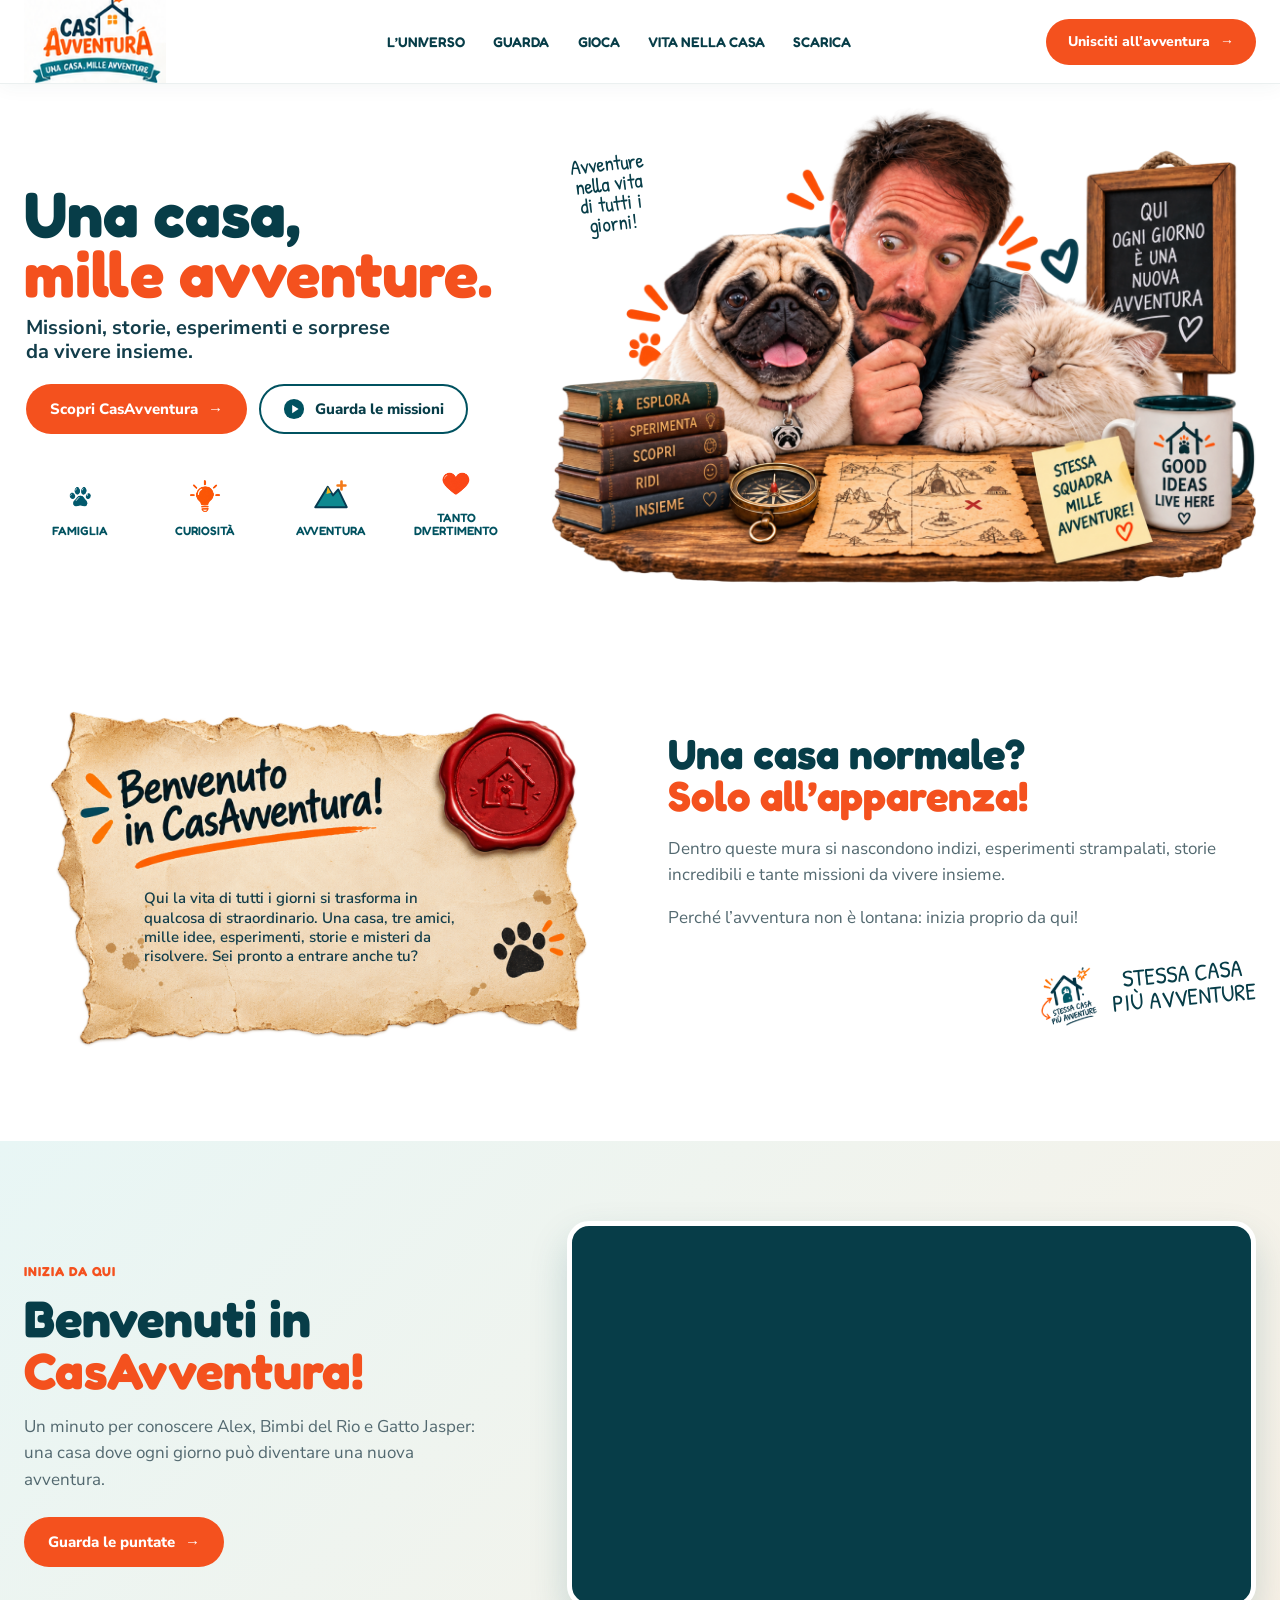
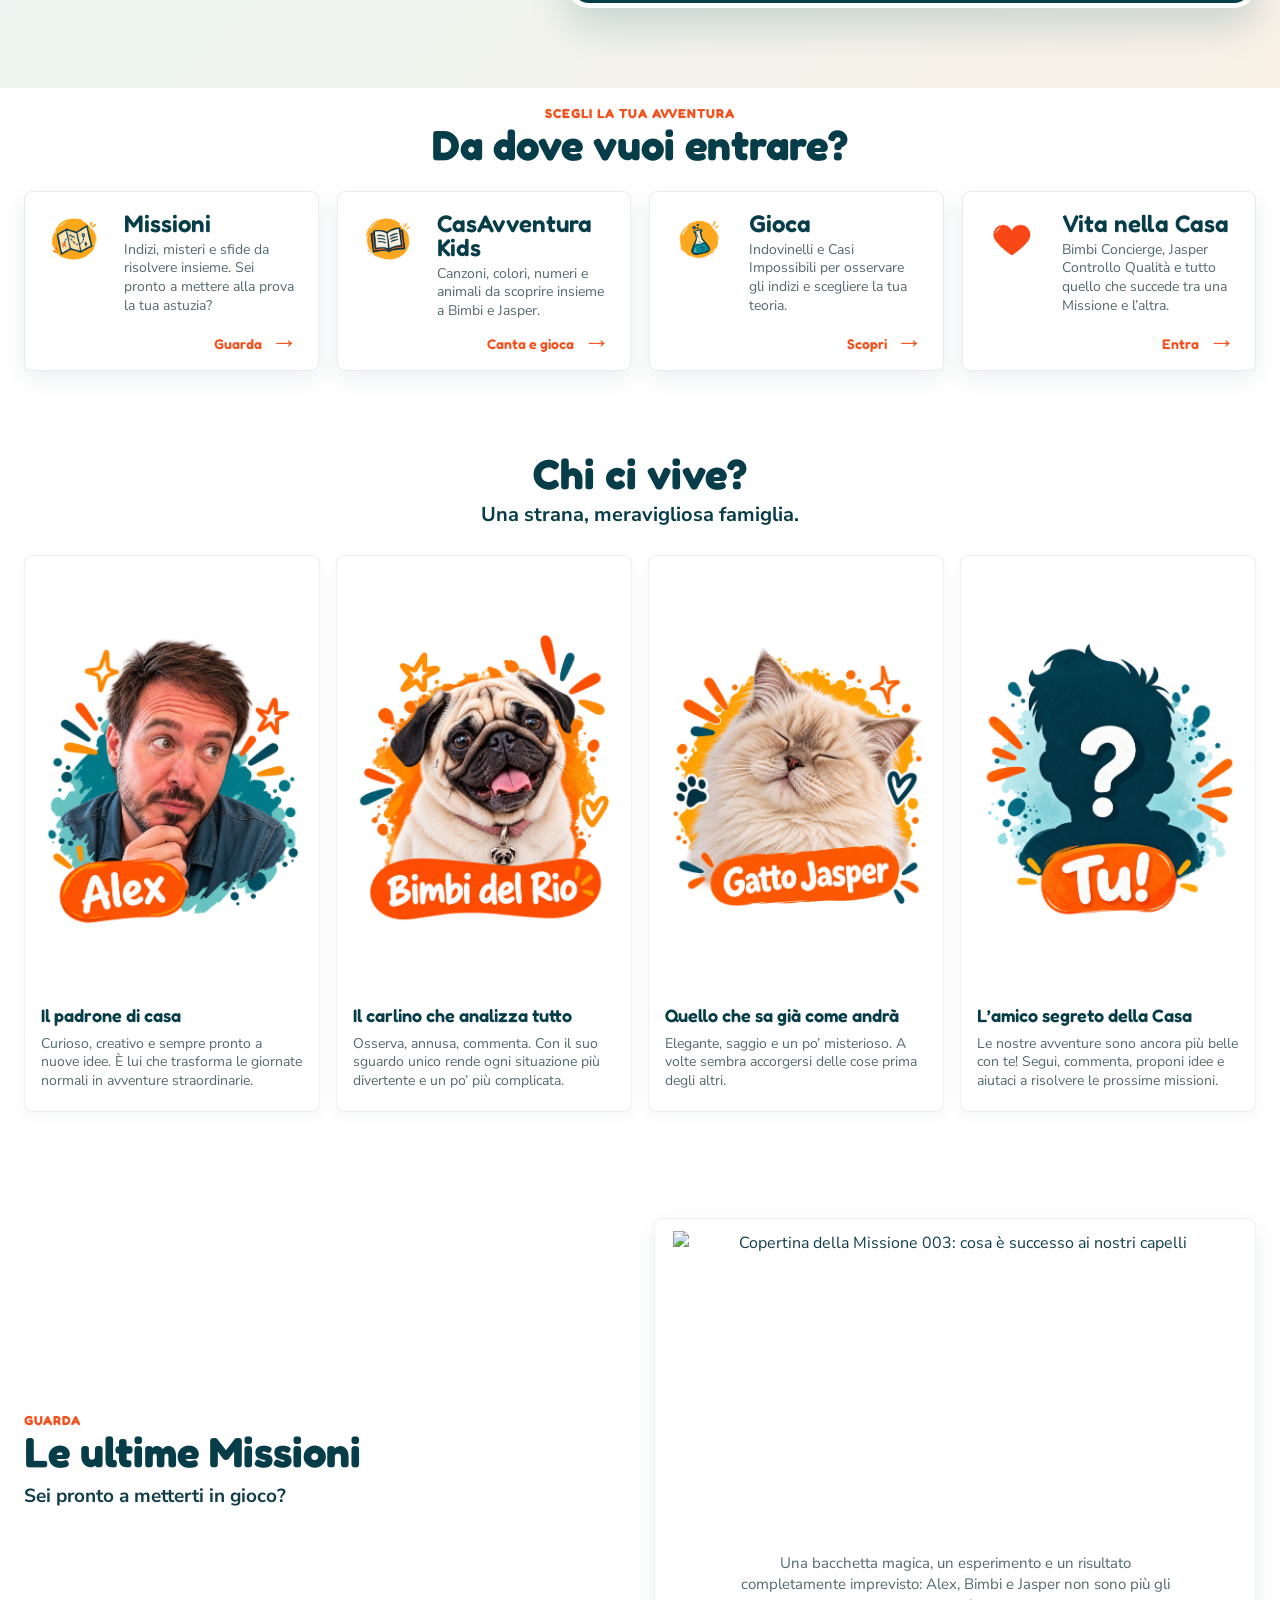
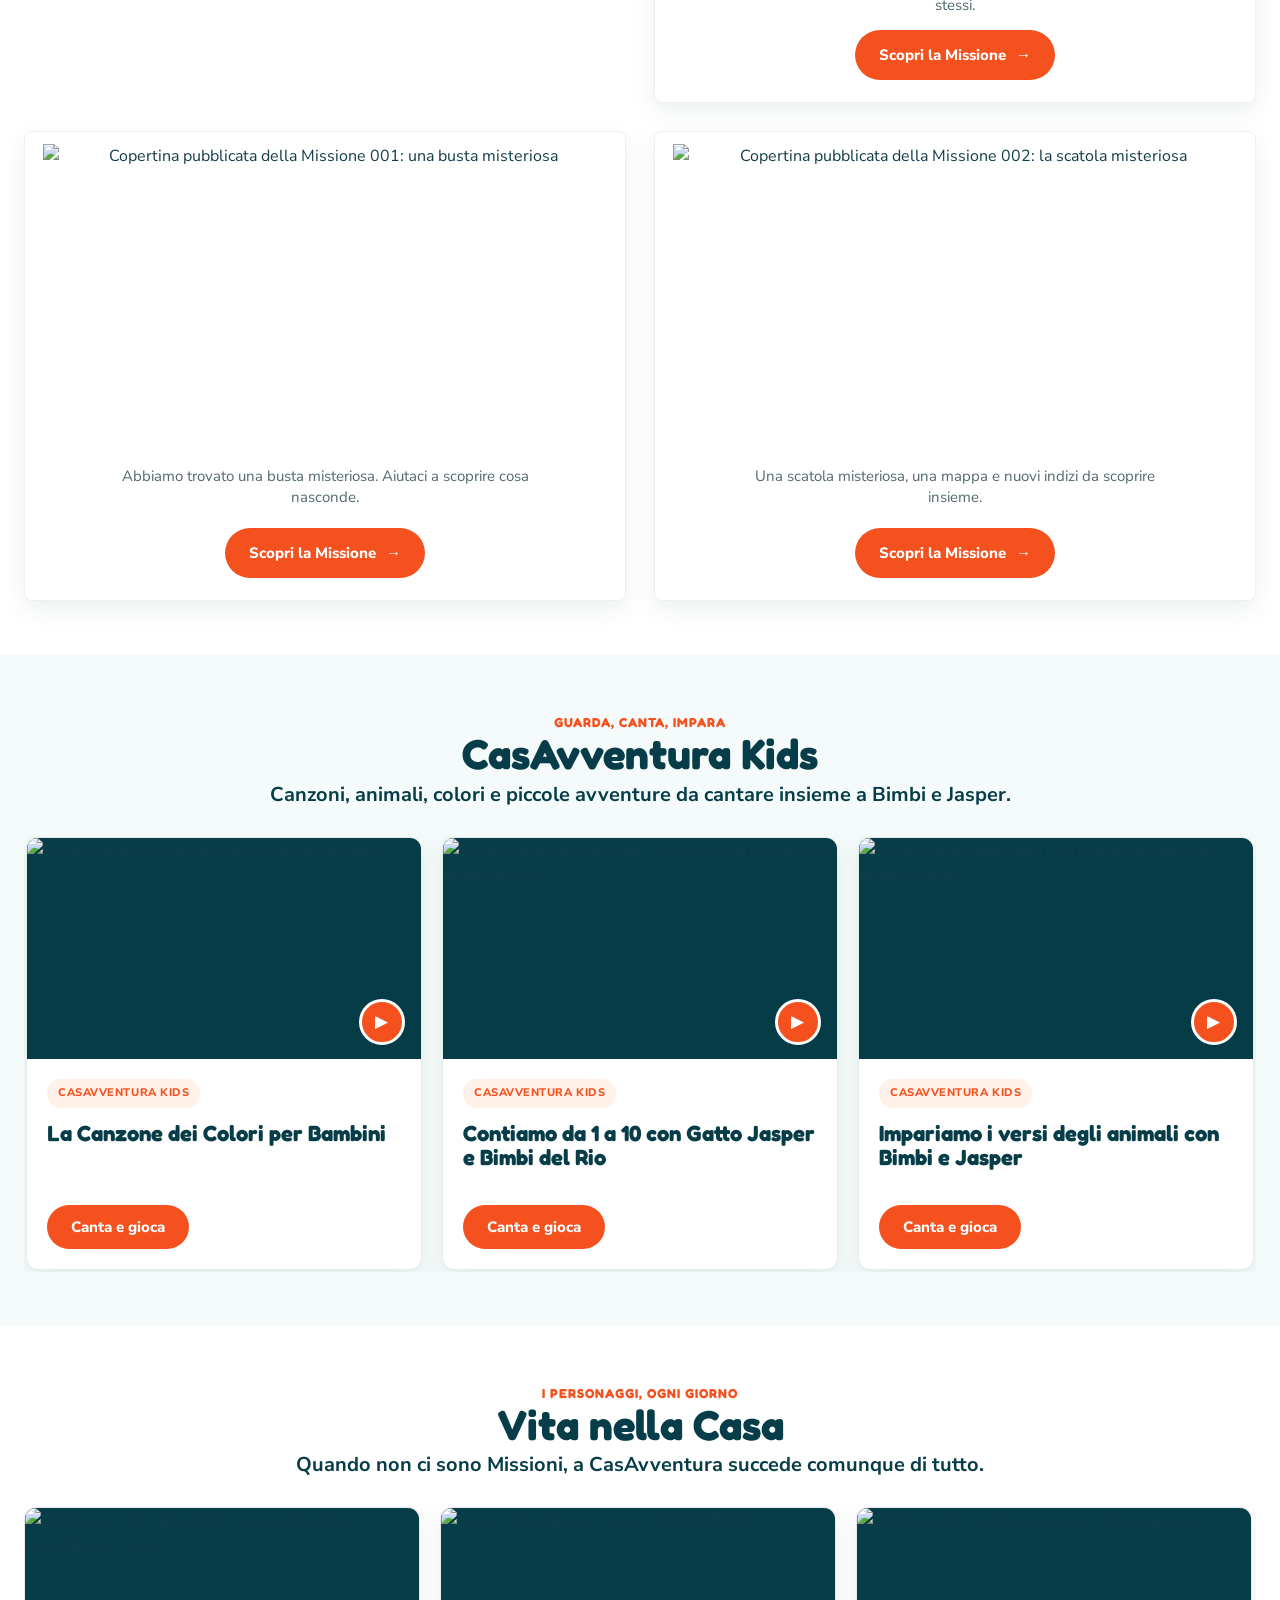
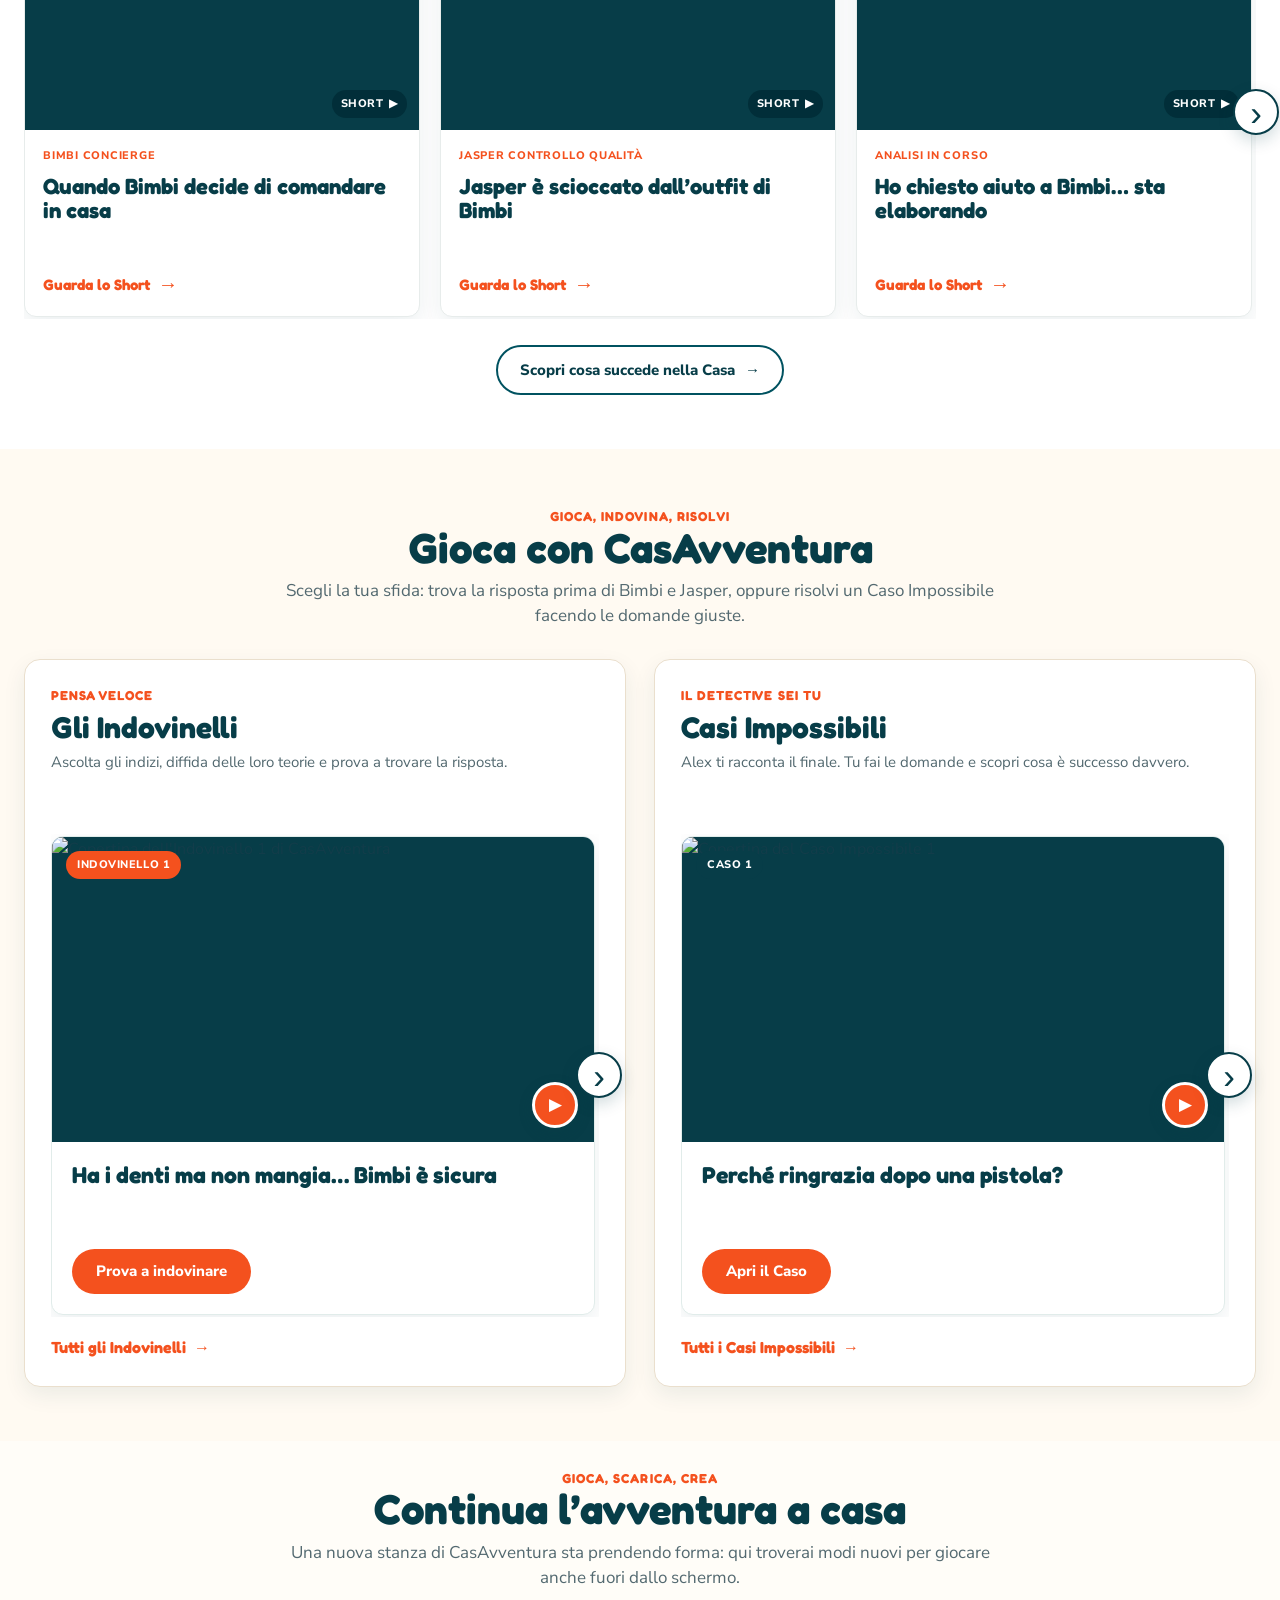
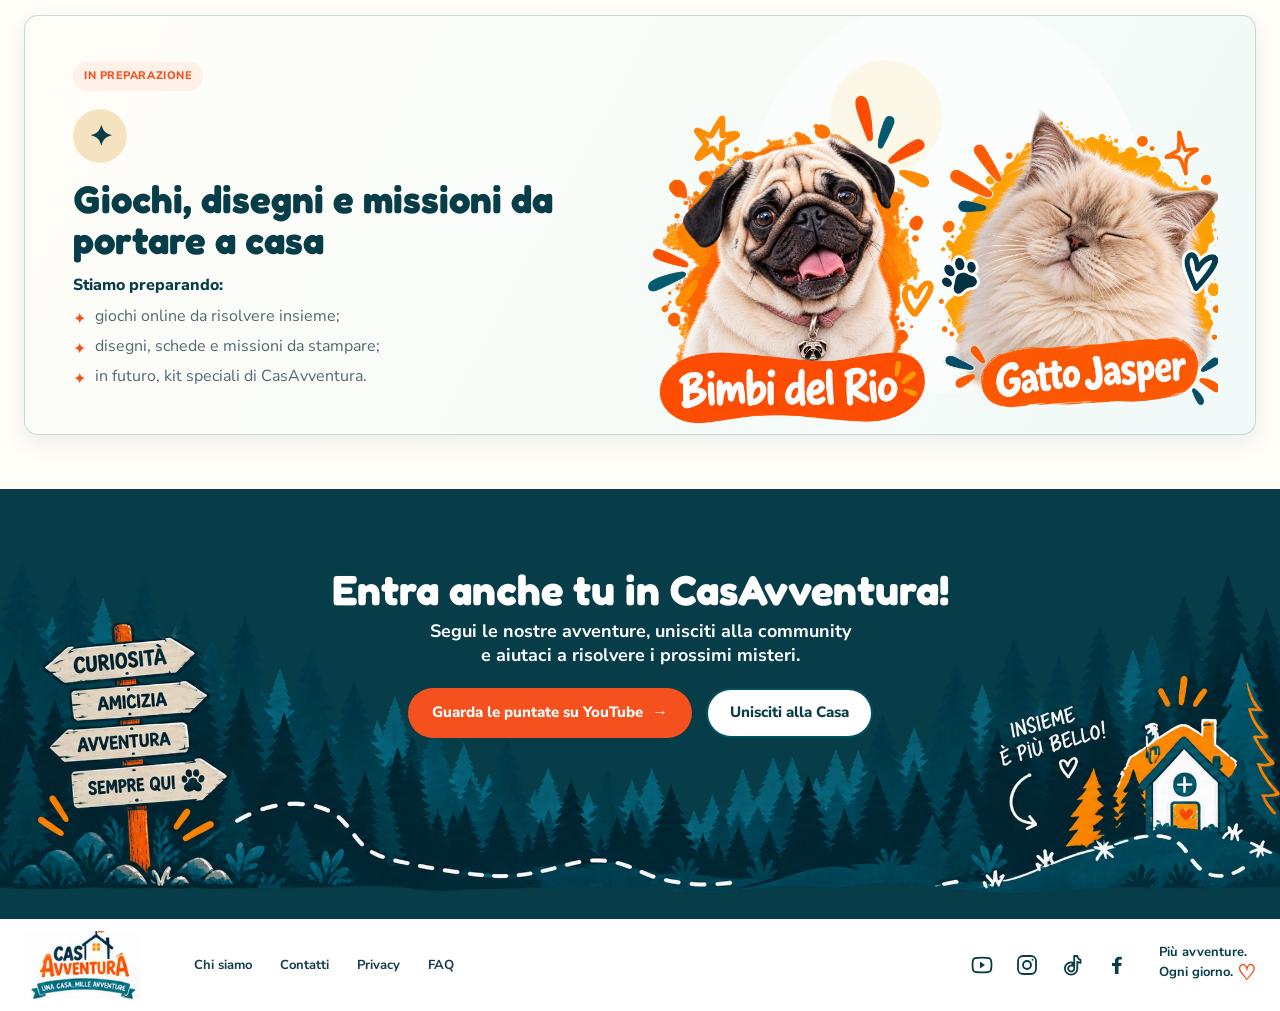
==== index.html @ 4837376b "Move trailer after CasAvventura introduction" ====
<!doctype html>
<html lang="it">
  <head>
    <meta charset="UTF-8" />
    <meta name="viewport" content="width=device-width, initial-scale=1.0" />
    <meta name="theme-color" content="#ffffff" />
    <meta name="robots" content="index,follow,max-image-preview:large" />
    <link rel="canonical" href="https://casavventura.it/" />
    <meta name="description" content="Entra a CasAvventura: Missioni, canzoni per bambini, indovinelli, animali e storie con Alex, Bimbi del Rio e Gatto Jasper." />
    <meta property="og:type" content="website" />
    <meta property="og:url" content="https://casavventura.it/" />
    <meta property="og:locale" content="it_IT" />
    <meta property="og:title" content="CasAvventura | Una casa, mille avventure" />
    <meta property="og:description" content="Missioni, canzoni per bambini, indovinelli, animali e storie con Alex, Bimbi del Rio e Gatto Jasper." />
    <meta property="og:image" content="https://casavventura.it/referenza/hero.png" />
    <meta name="twitter:card" content="summary_large_image" />
    <meta name="twitter:title" content="CasAvventura | Una casa, mille avventure" />
    <meta name="twitter:description" content="Missioni, canzoni per bambini, indovinelli, animali e storie con Alex, Bimbi del Rio e Gatto Jasper." />
    <meta name="twitter:image" content="https://casavventura.it/referenza/hero.png" />
    <title>CasAvventura | Una casa, mille avventure</title>
    <link rel="icon" href="data:image/svg+xml,%3Csvg xmlns='http://www.w3.org/2000/svg' viewBox='0 0 64 64'%3E%3Crect width='64' height='64' rx='16' fill='%23005260'/%3E%3Cpath d='M13 31 32 14l19 17v20H13z' fill='none' stroke='%23fff' stroke-width='5'/%3E%3Cpath d='M25 51V38h14v13' fill='none' stroke='%23ff641f' stroke-width='5'/%3E%3C/svg%3E" />
    <link rel="preload" href="referenza/hero.png" as="image" fetchpriority="high" />
    <link rel="preload" href="referenza/fonts/X7nP4b87HvSqjb_WIi2yDCRwoQ_k7367_B-i2yQag0-mac3OFiXMFg.ttf" as="font" type="font/ttf" crossorigin />
    <link rel="stylesheet" href="styles.css" />
    <script type="application/ld+json">
      {
        "@context": "https://schema.org",
        "@graph": [
          {
            "@type": "Organization",
            "@id": "https://casavventura.it/#organization",
            "name": "CasAvventura",
            "url": "https://casavventura.it/",
            "logo": "https://casavventura.it/public/approved/logo-approved.png",
            "description": "CasAvventura è un universo italiano di Missioni, indovinelli, canzoni per bambini e storie con Alex, Bimbi del Rio e Gatto Jasper.",
            "sameAs": [
              "https://www.youtube.com/@CasAvventura",
              "https://www.instagram.com/casavventura.it/",
              "https://www.tiktok.com/@casavventura.it",
              "https://www.facebook.com/profile.php?id=61593976480629"
            ]
          },
          {
            "@type": "WebSite",
            "@id": "https://casavventura.it/#website",
            "url": "https://casavventura.it/",
            "name": "CasAvventura",
            "description": "Una casa, mille avventure.",
            "inLanguage": "it-IT",
            "publisher": { "@id": "https://casavventura.it/#organization" }
          },
          {
            "@type": "WebPage",
            "@id": "https://casavventura.it/#webpage",
            "url": "https://casavventura.it/",
            "name": "CasAvventura | Una casa, mille avventure",
            "description": "Entra a CasAvventura: Missioni, canzoni per bambini, indovinelli, animali e storie con Alex, Bimbi del Rio e Gatto Jasper.",
            "inLanguage": "it-IT",
            "isPartOf": { "@id": "https://casavventura.it/#website" },
            "about": [
              "Missioni per bambini",
              "Indovinelli",
              "Casi Impossibili",
              "Canzoni per bambini",
              "Bimbi del Rio",
              "Gatto Jasper"
            ]
          }
        ]
      }
    </script>
    <script src="site.js" defer></script>
  </head>
  <body>
    <a class="skip-link" href="#main-content">Vai al contenuto</a>

    <header class="site-header">
      <div class="header-inner container">
        <a class="brand" href="#top" aria-label="CasAvventura, pagina iniziale">
          <img src="public/approved/logo-approved.png" alt="CasAvventura — Una casa, mille avventure" width="157" height="92" />
        </a>

        <button class="menu-toggle" type="button" aria-controls="primary-navigation" aria-expanded="false">
          <span class="menu-toggle-lines" aria-hidden="true"><i></i><i></i><i></i></span>
          <span class="visually-hidden">Apri il menu</span>
        </button>

        <nav class="main-nav" id="primary-navigation" aria-label="Navigazione principale">
          <a href="#universo">L’universo</a>
          <a href="#missioni">Guarda</a>
          <a href="#gioca">Gioca</a>
          <a href="#vita-casa">Vita nella Casa</a>
          <a href="#scarica">Scarica</a>
        </nav>

        <a class="button button-primary header-cta" href="#entra">Unisciti all’avventura <span aria-hidden="true">→</span></a>
      </div>
    </header>

    <main id="main-content">
      <section class="hero" id="top" aria-labelledby="hero-title">
        <div class="hero-inner container">
          <div class="hero-copy">
            <p class="hero-note">Avventure<br />nella vita<br />di tutti i giorni!</p>
            <h1 id="hero-title" aria-label="Una casa, mille avventure.">Una casa,<br /> <span>mille avventure.</span></h1>
            <p class="hero-summary">Missioni, storie, esperimenti e sorprese<br class="desktop-break" /> da vivere insieme.</p>
            <div class="hero-actions">
              <a class="button button-primary" href="#universo">Scopri CasAvventura <span aria-hidden="true">→</span></a>
              <a class="button button-secondary" href="https://www.youtube.com/playlist?list=PLPsmUCACW2MM" target="_blank" rel="noopener noreferrer">
                <svg class="play-icon" viewBox="0 0 24 24" aria-hidden="true"><circle cx="12" cy="12" r="11" fill="currentColor"/><path d="M10 7.5 17 12l-7 4.5z" fill="#fff"/></svg>
                Guarda le missioni
              </a>
            </div>
            <div class="values" aria-label="I valori di CasAvventura">
              <div class="value-item"><img src="referenza/zampa.png" alt="" width="1254" height="1254" /><span>Famiglia</span></div>
              <div class="value-item"><img src="referenza/lampadina.png" alt="" width="1254" height="1254" /><span>Curiosità</span></div>
              <div class="value-item"><img src="public/icons/avventura.svg" alt="" width="64" height="64" /><span>Avventura</span></div>
              <div class="value-item"><img src="referenza/cuore.png" alt="" width="1254" height="1254" /><span>Tanto divertimento</span></div>
            </div>
          </div>
          <div class="hero-art">
            <img src="referenza/hero.png" alt="Alex, Bimbi del Rio con collare rosa e targhetta a forma di cane, e Gatto Jasper esplorano una mappa con una busta sigillata, una bussola e una lente." width="1448" height="1086" fetchpriority="high" />
          </div>
        </div>
      </section>

      <section class="welcome section-space" id="universo" aria-labelledby="welcome-title">
        <div class="welcome-inner container">
          <div class="welcome-paper">
            <img src="referenza/pergamena.png" alt="" width="1448" height="1086" loading="lazy" />
            <p>Qui la vita di tutti i giorni si trasforma in qualcosa di straordinario. Una casa, tre amici, mille idee, esperimenti, storie e misteri da risolvere. Sei pronto a entrare anche tu?</p>
          </div>
          <div class="welcome-copy">
            <h2 id="welcome-title">Una casa normale?<br /><span>Solo all’apparenza!</span></h2>
            <p>Dentro queste mura si nascondono indizi, esperimenti strampalati, storie incredibili e tante missioni da vivere insieme.</p>
            <p>Perché l’avventura non è lontana: inizia proprio da qui!</p>
            <div class="house-doodle" aria-label="Stessa casa, più avventure">
              <img src="referenza/casa.png" alt="" width="1254" height="1254" loading="lazy" />
              <span>STESSA CASA<br />PIÙ AVVENTURE</span>
            </div>
          </div>
        </div>
      </section>


      <section class="trailer-section" id="trailer" aria-labelledby="trailer-title">
        <div class="container trailer-inner">
          <div class="trailer-copy">
            <p class="eyebrow">Inizia da qui</p>
            <h2 id="trailer-title">Benvenuti in<br /><span>CasAvventura!</span></h2>
            <p>Un minuto per conoscere Alex, Bimbi del Rio e Gatto Jasper: una casa dove ogni giorno può diventare una nuova avventura.</p>
            <a class="button button-primary" href="https://www.youtube.com/playlist?list=PLPsmUCACW2MM" target="_blank" rel="noopener noreferrer">Guarda le puntate <span aria-hidden="true">→</span></a>
          </div>
          <div class="trailer-player">
            <iframe src="https://www.youtube-nocookie.com/embed/9OMfd0qINvo?rel=0" title="Benvenuti a CasAvventura — Trailer ufficiale" loading="lazy" referrerpolicy="strict-origin-when-cross-origin" allow="accelerometer; autoplay; clipboard-write; encrypted-media; gyroscope; picture-in-picture; web-share" allowfullscreen></iframe>
          </div>
        </div>
      </section>

      <section class="features section-space" id="contenuti" aria-labelledby="adventure-title">
        <div class="container">
          <header class="section-heading">
            <p class="eyebrow">Scegli la tua avventura</p>
            <h2 id="adventure-title">Da dove vuoi entrare?</h2>
          </header>
          <div class="feature-grid">
            <article class="feature-card">
              <img class="feature-icon" src="referenza/missioni.png" alt="" width="1254" height="1254" loading="lazy" />
              <div class="feature-copy"><h3>Missioni</h3><p>Indizi, misteri e sfide da risolvere insieme. Sei pronto a mettere alla prova la tua astuzia?</p></div>
              <a class="feature-link" href="#missioni" aria-label="Scopri le missioni"><span>Guarda</span><b aria-hidden="true">→</b></a>
            </article>
            <article class="feature-card">
              <img class="feature-icon" src="referenza/libro.png" alt="" width="1254" height="1254" loading="lazy" />
              <div class="feature-copy"><h3>CasAvventura Kids</h3><p>Canzoni, colori, numeri e animali da scoprire insieme a Bimbi e Jasper.</p></div>
              <a class="feature-link" href="#kids" aria-label="Scopri CasAvventura Kids"><span>Canta e gioca</span><b aria-hidden="true">→</b></a>
            </article>
            <article class="feature-card">
              <img class="feature-icon" src="referenza/esperimenti.png" alt="" width="1254" height="1254" loading="lazy" />
              <div class="feature-copy"><h3>Gioca</h3><p>Indovinelli e Casi Impossibili per osservare gli indizi e scegliere la tua teoria.</p></div>
              <a class="feature-link" href="#gioca" aria-label="Scopri i giochi in arrivo"><span>Scopri</span><b aria-hidden="true">→</b></a>
            </article>
            <article class="feature-card">
              <img class="feature-icon" src="referenza/cuore.png" alt="" width="1254" height="1254" loading="lazy" />
              <div class="feature-copy"><h3>Vita nella Casa</h3><p>Bimbi Concierge, Jasper Controllo Qualità e tutto quello che succede tra una Missione e l’altra.</p></div>
              <a class="feature-link" href="#vita-casa" aria-label="Entra nella vita della Casa"><span>Entra</span><b aria-hidden="true">→</b></a>
            </article>
          </div>
        </div>
      </section>

      <section class="characters section-space" id="chi-ci-vive" aria-labelledby="characters-title">
        <div class="container">
          <header class="section-heading">
            <h2 id="characters-title">Chi ci vive?</h2>
            <p>Una strana, meravigliosa famiglia.</p>
          </header>
          <div class="character-grid">
            <article class="character-card">
              <div class="character-art"><img src="referenza/alex.png" alt="Ritratto approvato di Alex" width="1086" height="1448" loading="lazy" /></div>
              <h3 class="visually-hidden">Alex</h3>
              <h4>Il padrone di casa</h4>
              <p>Curioso, creativo e sempre pronto a nuove idee. È lui che trasforma le giornate normali in avventure straordinarie.</p>
            </article>
            <article class="character-card">
              <div class="character-art"><img src="referenza/bimbidelrio.png" alt="Ritratto approvato di Bimbi del Rio, con collare rosa e targhetta metallica a forma di cane" width="1086" height="1448" loading="lazy" /></div>
              <h3 class="visually-hidden">Bimbi del Rio</h3>
              <h4>Il carlino che analizza tutto</h4>
              <p>Osserva, annusa, commenta. Con il suo sguardo unico rende ogni situazione più divertente e un po’ più complicata.</p>
            </article>
            <article class="character-card">
              <div class="character-art"><img src="referenza/gatto%20jasper.png" alt="Ritratto approvato di Gatto Jasper" width="1086" height="1448" loading="lazy" /></div>
              <h3 class="visually-hidden">Gatto Jasper</h3>
              <h4>Quello che sa già come andrà</h4>
              <p>Elegante, saggio e un po’ misterioso. A volte sembra accorgersi delle cose prima degli altri.</p>
            </article>
            <article class="character-card">
              <div class="character-art"><img src="referenza/tu.png" alt="Silhouette approvata di un personaggio con punto interrogativo" width="1086" height="1448" loading="lazy" /></div>
              <h3 class="visually-hidden">Tu!</h3>
              <h4>L’amico segreto della Casa</h4>
              <p>Le nostre avventure sono ancora più belle con te! Segui, commenta, proponi idee e aiutaci a risolvere le prossime missioni.</p>
            </article>
          </div>
        </div>
      </section>

      <section class="missions section-space" id="missioni" aria-labelledby="missions-title">
        <div class="container">
          <header class="missions-heading">
            <div>
              <p class="eyebrow">Guarda</p>
              <h2 id="missions-title">Le ultime Missioni</h2>
              <p class="missions-intro">Sei pronto a metterti in gioco?</p>
            </div>
          </header>
          <div class="mission-grid">
            <a class="mission-card mission-card-current" href="https://www.youtube.com/watch?v=XoDnbZqmpvA" target="_blank" rel="noopener noreferrer">
              <img class="mission-art mission-video-thumb" src="https://img.youtube.com/vi/XoDnbZqmpvA/maxresdefault.jpg" alt="Copertina della Missione 003: cosa è successo ai nostri capelli" width="1280" height="720" loading="lazy" />
              <h3 class="visually-hidden">Missione 003: Cosa è successo ai nostri capelli?</h3>
              <p>Una bacchetta magica, un esperimento e un risultato completamente imprevisto: Alex, Bimbi e Jasper non sono più gli stessi.</p>
              <span class="button button-primary">Scopri la Missione <span aria-hidden="true">→</span></span>
            </a>
            <a class="mission-card" href="https://www.youtube.com/watch?v=BpN09pbK9RM" target="_blank" rel="noopener noreferrer">
              <img class="mission-art mission-video-thumb" src="https://img.youtube.com/vi/BpN09pbK9RM/maxresdefault.jpg" alt="Copertina pubblicata della Missione 001: una busta misteriosa" width="1280" height="720" loading="lazy" />
              <h3 class="visually-hidden">Missione 001: Cosa c’è dentro?</h3>
              <p>Abbiamo trovato una busta misteriosa. Aiutaci a scoprire cosa nasconde.</p>
              <span class="button button-primary">Scopri la Missione <span aria-hidden="true">→</span></span>
            </a>
            <a class="mission-card" href="https://www.youtube.com/watch?v=KFKEp5t91QI" target="_blank" rel="noopener noreferrer">
              <img class="mission-art mission-video-thumb" src="https://img.youtube.com/vi/KFKEp5t91QI/maxresdefault.jpg" alt="Copertina pubblicata della Missione 002: la scatola misteriosa" width="1280" height="720" loading="lazy" />
              <h3 class="visually-hidden">Missione 002: La scatola misteriosa</h3>
              <p>Una scatola misteriosa, una mappa e nuovi indizi da scoprire insieme.</p>
              <span class="button button-primary">Scopri la Missione <span aria-hidden="true">→</span></span>
            </a>
          </div>
        </div>
      </section>

      <section class="kids section-space" id="kids" aria-labelledby="kids-title">
        <div class="container">
          <header class="section-heading">
            <p class="eyebrow">Guarda, canta, impara</p>
            <h2 id="kids-title">CasAvventura Kids</h2>
            <p>Canzoni, animali, colori e piccole avventure da cantare insieme a Bimbi e Jasper.</p>
          </header>
          <div class="carousel-shell" data-carousel>
            <button class="carousel-button carousel-button-prev" type="button" aria-label="Video Kids precedenti" aria-controls="kids-carousel" disabled><span aria-hidden="true">‹</span></button>
            <div class="video-card-grid carousel-track" id="kids-carousel" tabindex="0" aria-label="Video CasAvventura Kids">
            <article class="video-card">
              <a href="https://www.youtube.com/watch?v=tFwk2NNmTDI" target="_blank" rel="noopener noreferrer" aria-label="Guarda La Canzone dei Colori per Bambini su YouTube">
                <div class="video-thumb"><img src="https://img.youtube.com/vi/tFwk2NNmTDI/maxresdefault.jpg" alt="Copertina de La Canzone dei Colori per Bambini" width="1280" height="720" loading="lazy" /><span class="play-badge" aria-hidden="true">▶</span></div>
                <div class="video-copy"><span class="content-badge">CasAvventura Kids</span><h3>La Canzone dei Colori per Bambini</h3><span class="button button-primary">Canta e gioca</span></div>
              </a>
            </article>
            <article class="video-card">
              <a href="https://www.youtube.com/watch?v=2VinsjH8l4A" target="_blank" rel="noopener noreferrer" aria-label="Guarda Contiamo da 1 a 10 su YouTube">
                <div class="video-thumb"><img src="https://img.youtube.com/vi/2VinsjH8l4A/maxresdefault.jpg" alt="Copertina di Contiamo da 1 a 10 con Gatto Jasper e Bimbi del Rio" width="1280" height="720" loading="lazy" /><span class="play-badge" aria-hidden="true">▶</span></div>
                <div class="video-copy"><span class="content-badge">CasAvventura Kids</span><h3>Contiamo da 1 a 10 con Gatto Jasper e Bimbi del Rio</h3><span class="button button-primary">Canta e gioca</span></div>
              </a>
            </article>
            <article class="video-card">
              <a href="https://www.youtube.com/watch?v=KaRyonJ6BM0" target="_blank" rel="noopener noreferrer" aria-label="Guarda Impariamo i versi degli animali su YouTube">
                <div class="video-thumb"><img src="https://img.youtube.com/vi/KaRyonJ6BM0/maxresdefault.jpg" alt="Copertina di Impariamo i versi degli animali con Bimbi e Jasper" width="1280" height="720" loading="lazy" /><span class="play-badge" aria-hidden="true">▶</span></div>
                <div class="video-copy"><span class="content-badge">CasAvventura Kids</span><h3>Impariamo i versi degli animali con Bimbi e Jasper</h3><span class="button button-primary">Canta e gioca</span></div>
              </a>
            </article>
            </div>
            <button class="carousel-button carousel-button-next" type="button" aria-label="Altri video Kids" aria-controls="kids-carousel" disabled><span aria-hidden="true">›</span></button>
          </div>
        </div>
      </section>

      <section class="house-life section-space" id="vita-casa" aria-labelledby="house-life-title">
        <div class="container">
          <header class="section-heading">
            <p class="eyebrow">I personaggi, ogni giorno</p>
            <h2 id="house-life-title">Vita nella Casa</h2>
            <p>Quando non ci sono Missioni, a CasAvventura succede comunque di tutto.</p>
          </header>
          <div class="carousel-shell" data-carousel>
            <button class="carousel-button carousel-button-prev" type="button" aria-label="Short precedenti della Vita nella Casa" aria-controls="life-carousel" disabled><span aria-hidden="true">‹</span></button>
            <div class="life-grid carousel-track" id="life-carousel" tabindex="0" aria-label="Short della Vita nella Casa">
            <a class="life-card life-card-video" href="https://www.youtube.com/shorts/oz83cMyIlSY" target="_blank" rel="noopener noreferrer">
              <div class="life-card-media"><img src="https://i.ytimg.com/vi/oz83cMyIlSY/hqdefault.jpg" alt="Bimbi nel video Quando il tuo cane decide di comandare in casa" width="480" height="360" loading="lazy" /><span class="life-video-badge">Short <b aria-hidden="true">▶</b></span></div>
              <div class="life-card-body"><p class="life-kicker">Bimbi Concierge</p><h3>Quando Bimbi decide di comandare in casa</h3><span class="life-action">Guarda lo Short <b aria-hidden="true">→</b></span></div>
            </a>
            <a class="life-card life-card-video" href="https://www.youtube.com/shorts/auT_URd8Vuo" target="_blank" rel="noopener noreferrer">
              <div class="life-card-media"><img src="https://i.ytimg.com/vi/auT_URd8Vuo/hqdefault.jpg" alt="Jasper nel video sul nuovo outfit di Bimbi" width="480" height="360" loading="lazy" /><span class="life-video-badge">Short <b aria-hidden="true">▶</b></span></div>
              <div class="life-card-body"><p class="life-kicker">Jasper Controllo Qualità</p><h3>Jasper è scioccato dall’outfit di Bimbi</h3><span class="life-action">Guarda lo Short <b aria-hidden="true">→</b></span></div>
            </a>
            <a class="life-card life-card-video" href="https://www.youtube.com/shorts/PF2UidvdM-I" target="_blank" rel="noopener noreferrer">
              <div class="life-card-media"><img src="https://i.ytimg.com/vi/PF2UidvdM-I/hqdefault.jpg" alt="Bimbi mentre elabora un aiuto chiesto da Alex" width="480" height="360" loading="lazy" /><span class="life-video-badge">Short <b aria-hidden="true">▶</b></span></div>
              <div class="life-card-body"><p class="life-kicker">Analisi in corso</p><h3>Ho chiesto aiuto a Bimbi… sta elaborando</h3><span class="life-action">Guarda lo Short <b aria-hidden="true">→</b></span></div>
            </a>
            <a class="life-card life-card-video" href="https://www.youtube.com/shorts/SPSXxUUwZvg" target="_blank" rel="noopener noreferrer">
              <div class="life-card-media"><img src="https://i.ytimg.com/vi/SPSXxUUwZvg/hqdefault.jpg" alt="Alex nel video La sorpresa di Alex a casa" width="480" height="360" loading="lazy" /><span class="life-video-badge">Short <b aria-hidden="true">▶</b></span></div>
              <div class="life-card-body"><p class="life-kicker">Alex fa una cavolata</p><h3>La sorpresa di Alex a casa</h3><span class="life-action">Guarda lo Short <b aria-hidden="true">→</b></span></div>
            </a>
            </div>
            <button class="carousel-button carousel-button-next" type="button" aria-label="Altri Short della Vita nella Casa" aria-controls="life-carousel" disabled><span aria-hidden="true">›</span></button>
          </div>
          <div class="section-action"><a class="button button-secondary" href="https://www.youtube.com/@CasAvventura/shorts" target="_blank" rel="noopener noreferrer">Scopri cosa succede nella Casa <span aria-hidden="true">→</span></a></div>
        </div>
      </section>

                  <section class="play-hub section-space" id="gioca" aria-labelledby="play-title">
        <div class="container">
          <header class="section-heading">
            <p class="eyebrow">Gioca, indovina, risolvi</p>
            <h2 id="play-title">Gioca con CasAvventura</h2>
            <p>Scegli la tua sfida: trova la risposta prima di Bimbi e Jasper, oppure risolvi un Caso Impossibile facendo le domande giuste.</p>
          </header>

          <div class="play-collections">
            <section class="play-collection" aria-labelledby="riddles-title">
              <header class="play-collection-heading">
                <p class="eyebrow">Pensa veloce</p>
                <h3 id="riddles-title">Gli Indovinelli</h3>
                <p>Ascolta gli indizi, diffida delle loro teorie e prova a trovare la risposta.</p>
              </header>
              <div class="carousel-shell" data-carousel>
                <button class="carousel-button carousel-button-prev" type="button" aria-label="Indovinelli precedenti" aria-controls="riddles-carousel" disabled><span aria-hidden="true">‹</span></button>
                <div class="video-card-grid carousel-track" id="riddles-carousel" tabindex="0" aria-label="Raccolta degli Indovinelli">
                  <article class="video-card riddle-card">
                    <a href="https://www.youtube.com/shorts/T7DZ0Qqjdnc" target="_blank" rel="noopener noreferrer" aria-label="Apri l'Indovinello 1 su YouTube">
                      <div class="video-thumb"><img src="https://i.ytimg.com/vi/T7DZ0Qqjdnc/hqdefault.jpg" alt="Copertina dell'Indovinello 1 di CasAvventura" width="480" height="360" loading="lazy" /><span class="content-badge riddle-badge">Indovinello 1</span><span class="play-badge" aria-hidden="true">▶</span></div>
                      <div class="video-copy"><h4>Ha i denti ma non mangia… Bimbi è sicura</h4><span class="button button-primary">Prova a indovinare</span></div>
                    </a>
                  </article>
                  <article class="video-card riddle-card">
                    <a href="https://www.youtube.com/shorts/VB2hSF0dsL4" target="_blank" rel="noopener noreferrer" aria-label="Apri l'Indovinello 2 su YouTube">
                      <div class="video-thumb"><img src="https://i.ytimg.com/vi/VB2hSF0dsL4/hqdefault.jpg" alt="Copertina dell'Indovinello 2 di CasAvventura" width="480" height="360" loading="lazy" /><span class="content-badge riddle-badge">Indovinello 2</span><span class="play-badge" aria-hidden="true">▶</span></div>
                      <div class="video-copy"><h4>Più asciuga, più si bagna… Jasper è sicuro</h4><span class="button button-primary">Prova a indovinare</span></div>
                    </a>
                  </article>
                  <article class="video-card riddle-card">
                    <a href="https://www.youtube.com/shorts/WQAWI6QhrNE" target="_blank" rel="noopener noreferrer" aria-label="Apri l'Indovinello 3 su YouTube">
                      <div class="video-thumb"><img src="https://i.ytimg.com/vi/WQAWI6QhrNE/hqdefault.jpg" alt="Copertina dell'Indovinello 3 di CasAvventura" width="480" height="360" loading="lazy" /><span class="content-badge riddle-badge">Indovinello 3</span><span class="play-badge" aria-hidden="true">▶</span></div>
                      <div class="video-copy"><h4>Più ne togli, più diventa grande… Bimbi è sicura</h4><span class="button button-primary">Prova a indovinare</span></div>
                    </a>
                  </article>
                </div>
                <button class="carousel-button carousel-button-next" type="button" aria-label="Altri Indovinelli" aria-controls="riddles-carousel" disabled><span aria-hidden="true">›</span></button>
              </div>
              <a class="play-collection-link" href="https://www.youtube.com/playlist?list=PLfNiM0KgQefM" target="_blank" rel="noopener noreferrer">Tutti gli Indovinelli <span aria-hidden="true">→</span></a>
            </section>

            <section class="play-collection" aria-labelledby="cases-title">
              <header class="play-collection-heading">
                <p class="eyebrow">Il detective sei tu</p>
                <h3 id="cases-title">Casi Impossibili</h3>
                <p>Alex ti racconta il finale. Tu fai le domande e scopri cosa è successo davvero.</p>
              </header>
              <div class="carousel-shell" data-carousel>
                <button class="carousel-button carousel-button-prev" type="button" aria-label="Casi precedenti" aria-controls="cases-carousel" disabled><span aria-hidden="true">‹</span></button>
                <div class="video-card-grid carousel-track" id="cases-carousel" tabindex="0" aria-label="Raccolta dei Casi Impossibili">
                  <article class="video-card case-card">
                    <a href="https://www.youtube.com/shorts/Te0BZPPb0Kw" target="_blank" rel="noopener noreferrer" aria-label="Apri il Caso Impossibile 1 su YouTube">
                      <div class="video-thumb"><img src="https://i.ytimg.com/vi/Te0BZPPb0Kw/hqdefault.jpg" alt="Copertina del Caso Impossibile 1" width="480" height="360" loading="lazy" /><span class="content-badge case-badge">Caso 1</span><span class="play-badge" aria-hidden="true">▶</span></div>
                      <div class="video-copy"><h4>Perché ringrazia dopo una pistola?</h4><span class="button button-primary">Apri il Caso</span></div>
                    </a>
                  </article>
                  <article class="video-card case-card">
                    <a href="https://www.youtube.com/shorts/NO4c37TQB2g" target="_blank" rel="noopener noreferrer" aria-label="Apri il Caso Impossibile 2 su YouTube">
                      <div class="video-thumb"><img src="https://i.ytimg.com/vi/NO4c37TQB2g/hqdefault.jpg" alt="Copertina del Caso Impossibile 2" width="480" height="360" loading="lazy" /><span class="content-badge case-badge">Caso 2</span><span class="play-badge" aria-hidden="true">▶</span></div>
                      <div class="video-copy"><h4>Perché arriva al decimo piano solo quando piove?</h4><span class="button button-primary">Apri il Caso</span></div>
                    </a>
                  </article>
                  <article class="video-card case-card">
                    <a href="https://www.youtube.com/shorts/jXhB_4Ksw4E" target="_blank" rel="noopener noreferrer" aria-label="Apri il Caso Impossibile 3 su YouTube">
                      <div class="video-thumb"><img src="https://i.ytimg.com/vi/jXhB_4Ksw4E/hqdefault.jpg" alt="Copertina del Caso Impossibile 3" width="480" height="360" loading="lazy" /><span class="content-badge case-badge">Caso 3</span><span class="play-badge" aria-hidden="true">▶</span></div>
                      <div class="video-copy"><h4>Stessa bibita: uno vive, l’altro muore. Perché?</h4><span class="button button-primary">Apri il Caso</span></div>
                    </a>
                  </article>
                </div>
                <button class="carousel-button carousel-button-next" type="button" aria-label="Altri Casi Impossibili" aria-controls="cases-carousel" disabled><span aria-hidden="true">›</span></button>
              </div>
              <a class="play-collection-link" href="https://www.youtube.com/playlist?list=PLZn339Wxx0XM" target="_blank" rel="noopener noreferrer">Tutti i Casi Impossibili <span aria-hidden="true">→</span></a>
            </section>
          </div>
        </div>
      </section>

      <section class="coming downloads section-space" id="scarica" aria-labelledby="downloads-title">
        <div class="container">
          <header class="section-heading">
            <p class="eyebrow">Gioca, scarica, crea</p>
            <h2 id="downloads-title">Continua l’avventura a casa</h2>
            <p>Una nuova stanza di CasAvventura sta prendendo forma: qui troverai modi nuovi per giocare anche fuori dallo schermo.</p>
          </header>
          <div class="coming-grid">
            <article class="coming-card coming-card-download">
              <div class="download-copy">
                <span class="coming-label">In preparazione</span>
                <span class="coming-icon" aria-hidden="true">✦</span>
                <h3>Giochi, disegni e missioni da portare a casa</h3>
                <p>Stiamo preparando:</p>
                <ul class="download-list">
                  <li>giochi online da risolvere insieme;</li>
                  <li>disegni, schede e missioni da stampare;</li>
                  <li>in futuro, kit speciali di CasAvventura.</li>
                </ul>
              </div>
              <div class="download-characters" aria-hidden="true">
                <img class="download-bimbi" src="referenza/bimbidelrio.png" alt="" width="1086" height="1448" loading="lazy" />
                <img class="download-jasper" src="referenza/gatto%20jasper.png" alt="" width="1086" height="1448" loading="lazy" />
              </div>
            </article>
          </div>
        </div>
      </section>

<section class="community" id="entra" aria-labelledby="community-title">
        <div class="community-art" aria-hidden="true"><img src="referenza/footer.png" alt="" width="2172" height="724" loading="lazy" /></div>
        <div class="community-copy container">
          <h2 id="community-title">Entra anche tu in CasAvventura!</h2>
          <p>Segui le nostre avventure, unisciti alla community<br class="desktop-break" /> e aiutaci a risolvere i prossimi misteri.</p>
          <div class="community-actions">
            <a class="button button-primary" href="https://www.youtube.com/playlist?list=PLPsmUCACW2MM" target="_blank" rel="noopener noreferrer">Guarda le puntate su YouTube <span aria-hidden="true">→</span></a>
            <a class="button button-secondary" href="mailto:casavventura@alessandroveneziani.it">Unisciti alla Casa</a>
          </div>
        </div>
      </section>
    </main>

    <footer class="site-footer">
      <div class="footer-inner container">
        <a class="footer-brand" href="#top" aria-label="Torna all’inizio">
          <img src="public/approved/logo-approved.png" alt="CasAvventura" width="157" height="92" loading="lazy" />
        </a>
        <nav class="footer-nav" aria-label="Link utili">
          <a href="#universo">Chi siamo</a>
          <a href="mailto:casavventura@alessandroveneziani.it">Contatti</a>
          <a href="mailto:casavventura@alessandroveneziani.it?subject=Informazioni%20Privacy">Privacy</a>
          <a href="mailto:casavventura@alessandroveneziani.it?subject=Domande%20CasAvventura">FAQ</a>
        </nav>
        <div class="social-links" aria-label="Social CasAvventura">
          <a href="https://www.youtube.com/@CasAvventura" aria-label="YouTube CasAvventura" target="_blank" rel="noopener noreferrer">
            <svg viewBox="0 0 24 24" aria-hidden="true"><path d="M21 7.2a2.8 2.8 0 0 0-2-2C17.2 4.7 12 4.7 12 4.7s-5.2 0-7 .5a2.8 2.8 0 0 0-2 2A29 29 0 0 0 2.5 12 29 29 0 0 0 3 16.8a2.8 2.8 0 0 0 2 2c1.8.5 7 .5 7 .5s5.2 0 7-.5a2.8 2.8 0 0 0 2-2 29 29 0 0 0 .5-4.8 29 29 0 0 0-.5-4.8Z"/><path class="social-fill" d="m10 15.5 5-3.5-5-3.5z"/></svg>
          </a>
          <a href="https://www.instagram.com/casavventura.it/" aria-label="Instagram CasAvventura" target="_blank" rel="noopener noreferrer">
            <svg viewBox="0 0 24 24" aria-hidden="true"><rect x="3" y="3" width="18" height="18" rx="5"/><circle cx="12" cy="12" r="4"/><circle class="social-dot" cx="17.5" cy="6.8" r="1"/></svg>
          </a>
          <a href="https://www.tiktok.com/@casavventura.it" aria-label="TikTok CasAvventura" target="_blank" rel="noopener noreferrer">
            <svg viewBox="0 0 24 24" aria-hidden="true"><path d="M14.2 3h3.1c.2 1.8 1.2 3.2 3.2 3.8v3.1a9 9 0 0 1-3.2-1.2v6.8a6.2 6.2 0 1 1-6.2-6.2c.5 0 1 .1 1.4.2v3.3a3 3 0 1 0 1.7 2.7V3Z"/></svg>
          </a>
          <a href="https://www.facebook.com/profile.php?id=61593976480629&amp;locale=it_IT" aria-label="Facebook CasAvventura" target="_blank" rel="noopener noreferrer">
            <svg viewBox="0 0 24 24" aria-hidden="true"><path class="social-fill" d="M13.5 21v-8h2.7l.4-3h-3.1V8.1c0-.9.3-1.5 1.6-1.5h1.7V3.9c-.3 0-1.4-.1-2.6-.1-2.6 0-4.3 1.6-4.3 4.4V10H7v3h2.9v8h3.6Z"/></svg>
          </a>
        </div>
        <p class="footer-motto">Più avventure.<br />Ogni giorno. <span aria-hidden="true">♡</span></p>
      </div>
    </footer>
  </body>
</html>
---- styles.css ----
@font-face {
  font-family: "Fredoka";
  src: url("referenza/fonts/X7nP4b87HvSqjb_WIi2yDCRwoQ_k7367_B-i2yQag0-mac3O8SLMFg.ttf") format("truetype");
  font-style: normal;
  font-weight: 400;
  font-display: swap;
}

@font-face {
  font-family: "Fredoka";
  src: url("referenza/fonts/X7nP4b87HvSqjb_WIi2yDCRwoQ_k7367_B-i2yQag0-mac3OwyLMFg.ttf") format("truetype");
  font-style: normal;
  font-weight: 500;
  font-display: swap;
}

@font-face {
  font-family: "Fredoka";
  src: url("referenza/fonts/X7nP4b87HvSqjb_WIi2yDCRwoQ_k7367_B-i2yQag0-mac3OLyXMFg.ttf") format("truetype");
  font-style: normal;
  font-weight: 600;
  font-display: swap;
}

@font-face {
  font-family: "Fredoka";
  src: url("referenza/fonts/X7nP4b87HvSqjb_WIi2yDCRwoQ_k7367_B-i2yQag0-mac3OFiXMFg.ttf") format("truetype");
  font-style: normal;
  font-weight: 700;
  font-display: swap;
}

@font-face {
  font-family: "Nunito Sans";
  src: url("referenza/fonts/pe1mMImSLYBIv1o4X1M8ce2xCx3yop4tQpF_MeTm0lfGWVpNn64CL7U8upHZIbMV51Q42ptCp5F5bxqqtQ1yiU4G1ilntA.ttf") format("truetype");
  font-style: normal;
  font-weight: 400;
  font-display: swap;
}

@font-face {
  font-family: "Nunito Sans";
  src: url("referenza/fonts/pe1mMImSLYBIv1o4X1M8ce2xCx3yop4tQpF_MeTm0lfGWVpNn64CL7U8upHZIbMV51Q42ptCp5F5bxqqtQ1yiU4GCC5ntA.ttf") format("truetype");
  font-style: normal;
  font-weight: 600;
  font-display: swap;
}

@font-face {
  font-family: "Nunito Sans";
  src: url("referenza/fonts/pe1mMImSLYBIv1o4X1M8ce2xCx3yop4tQpF_MeTm0lfGWVpNn64CL7U8upHZIbMV51Q42ptCp5F5bxqqtQ1yiU4GMS5ntA.ttf") format("truetype");
  font-style: normal;
  font-weight: 700;
  font-display: swap;
}

@font-face {
  font-family: "Nunito Sans";
  src: url("referenza/fonts/pe1mMImSLYBIv1o4X1M8ce2xCx3yop4tQpF_MeTm0lfGWVpNn64CL7U8upHZIbMV51Q42ptCp5F5bxqqtQ1yiU4GVi5ntA.ttf") format("truetype");
  font-style: normal;
  font-weight: 800;
  font-display: swap;
}

@font-face {
  font-family: "Patrick Hand";
  src: url("referenza/fonts/LDI1apSQOAYtSuYWp8ZhfYeMWQ.ttf") format("truetype");
  font-style: normal;
  font-weight: 400;
  font-display: swap;
}

:root {
  --color-teal: #005260;
  --color-teal-dark: #073d48;
  --color-orange: #f4511e;
  --color-cream: #fffdf8;
  --color-parchment: #f5e3bf;
  --color-text: #123d4a;
  --color-muted: #536970;
  --radius-card: 8px;
  --radius-pill: 999px;
  --shadow-soft: 0 8px 22px rgba(7, 61, 72, .08);
  --container-width: 1280px;
  --section-spacing: 54px;
  --font-display: "Fredoka", sans-serif;
  --font-body: "Nunito Sans", sans-serif;
  --font-handwritten: "Patrick Hand", cursive;
}

*,
*::before,
*::after {
  box-sizing: border-box;
}

html {
  scroll-behavior: smooth;
  scroll-padding-top: 92px;
}

body {
  margin: 0;
  background: #fff;
  color: var(--color-text);
  font-family: var(--font-body);
  font-size: 16px;
  line-height: 1.5;
  overflow-x: clip;
}

img,
svg {
  display: block;
}

img {
  max-width: 100%;
}

a {
  color: inherit;
  text-decoration: none;
}

button,
a {
  -webkit-tap-highlight-color: transparent;
}

a:focus-visible,
button:focus-visible {
  outline: 3px solid #e88700;
  outline-offset: 4px;
}

.container {
  width: min(var(--container-width), calc(100% - 48px));
  margin-inline: auto;
}

.visually-hidden {
  position: absolute;
  width: 1px;
  height: 1px;
  padding: 0;
  margin: -1px;
  overflow: hidden;
  clip: rect(0, 0, 0, 0);
  white-space: nowrap;
  border: 0;
}

.skip-link {
  position: fixed;
  z-index: 100;
  top: 10px;
  left: 10px;
  padding: 10px 16px;
  border-radius: var(--radius-pill);
  background: var(--color-teal-dark);
  color: white;
  transform: translateY(-160%);
}

.skip-link:focus {
  transform: translateY(0);
}

.site-header {
  position: sticky;
  top: 0;
  z-index: 20;
  min-height: 76px;
  background: rgba(255, 255, 255, .97);
  border-bottom: 1px solid rgba(7, 61, 72, .08);
  box-shadow: 0 4px 18px rgba(7, 61, 72, .045);
  backdrop-filter: blur(10px);
}

.header-inner {
  min-height: 76px;
  display: grid;
  grid-template-columns: 168px minmax(0, 1fr) auto;
  align-items: center;
  gap: 22px;
}

.brand {
  display: inline-flex;
  width: 142px;
  align-items: center;
}

.brand img,
.footer-brand img {
  width: 100%;
  height: auto;
}

.main-nav {
  display: flex;
  justify-content: center;
  align-items: center;
  gap: clamp(16px, 2.2vw, 32px);
  color: var(--color-teal-dark);
  font-family: var(--font-display);
  font-size: 14px;
  font-weight: 600;
  text-transform: uppercase;
}

.main-nav a,
.footer-nav a {
  transition: color .18s ease;
}

.main-nav a:hover,
.footer-nav a:hover {
  color: var(--color-orange);
}

.button {
  min-height: 50px;
  display: inline-flex;
  align-items: center;
  justify-content: center;
  gap: 10px;
  padding: 12px 22px;
  border: 2px solid transparent;
  border-radius: var(--radius-pill);
  font-family: var(--font-body);
  font-size: 15px;
  font-weight: 800;
  line-height: 1.1;
  text-align: center;
  transition: transform .18s ease, box-shadow .18s ease, filter .18s ease;
}

.button:hover {
  transform: translateY(-2px);
  box-shadow: 0 8px 18px rgba(7, 61, 72, .14);
}

.button-primary {
  background: var(--color-orange);
  color: #fff;
}

.button-primary:hover {
  filter: brightness(1.05);
}

.button-secondary {
  border-color: var(--color-teal);
  background: #fff;
  color: var(--color-teal-dark);
}

.header-cta {
  min-height: 46px;
  padding-inline: 20px;
  font-size: 14px;
  white-space: nowrap;
}

.menu-toggle {
  display: none;
}

.hero {
  background: #fff;
}

.hero-inner {
  min-height: 510px;
  display: grid;
  grid-template-columns: 45% 55%;
  align-items: stretch;
  position: relative;
}

.hero-copy {
  position: relative;
  z-index: 2;
  align-self: center;
  padding-block: 40px 34px;
}

.hero-note {
  position: absolute;
  top: 28px;
  right: -82px;
  width: 100px;
  margin: 0;
  color: var(--color-teal-dark);
  font-family: var(--font-handwritten);
  font-size: 21px;
  font-weight: 400;
  line-height: .95;
  text-align: center;
  transform: rotate(-6deg);
}

.hero h1 {
  margin: 18px 0 12px;
  color: var(--color-teal-dark);
  font-family: var(--font-display);
  font-size: 64px;
  font-weight: 700;
  line-height: .94;
}

.hero h1 span {
  color: var(--color-orange);
  white-space: nowrap;
}

.hero-summary {
  max-width: 495px;
  margin: 0 0 20px 2px;
  color: var(--color-text);
  font-size: 20px;
  font-weight: 700;
  line-height: 1.2;
}

.hero-actions {
  display: flex;
  flex-wrap: wrap;
  gap: 12px;
  margin-left: 2px;
}

.play-icon {
  width: 22px;
  height: 22px;
  color: var(--color-teal);
  flex: 0 0 auto;
}

.values {
  position: relative;
  z-index: 3;
  display: grid;
  grid-template-columns: repeat(4, minmax(0, 1fr));
  gap: 14px;
  align-items: end;
  width: 88%;
  margin: 28px 0 0;
}

.value-item {
  display: grid;
  justify-items: center;
  gap: 7px;
  color: var(--color-teal);
  font-family: var(--font-display);
  font-size: 12px;
  font-weight: 600;
  line-height: 1.1;
  text-align: center;
  text-transform: uppercase;
}

.value-item img {
  width: 42px;
  height: 42px;
  object-fit: contain;
}

.hero-art {
  position: relative;
  z-index: 1;
  width: 104%;
  min-width: 0;
  margin-left: -4%;
  display: flex;
  align-items: flex-end;
  justify-content: center;
  align-self: stretch;
}

.hero-art img {
  width: 100%;
  height: 100%;
  max-height: 560px;
  object-fit: contain;
  object-position: center bottom;
}

.section-space {
  padding-block: var(--section-spacing);
}

.welcome {
  background: #fff;
}

.welcome-inner {
  display: grid;
  grid-template-columns: 1fr 1fr;
  align-items: center;
  gap: 56px;
}

.welcome-paper {
  position: relative;
  width: 100%;
  max-width: 560px;
  margin-inline: auto;
}

.welcome-paper > img {
  width: 100%;
  height: auto;
}

.welcome-paper p {
  position: absolute;
  top: 53%;
  left: 19%;
  width: 59%;
  margin: 0;
  color: var(--color-text);
  font-size: 15px;
  font-weight: 600;
  line-height: 1.28;
}

.welcome-copy h2,
.section-heading h2,
.missions-heading h2,
.community-copy h2 {
  margin: 0;
  color: var(--color-teal-dark);
  font-family: var(--font-display);
  font-size: 42px;
  font-weight: 700;
  line-height: 1.02;
}

.welcome-copy h2 span {
  color: var(--color-orange);
}

.welcome-copy > p {
  max-width: 565px;
  margin: 18px 0 0;
  color: var(--color-muted);
  font-size: 17px;
  line-height: 1.5;
}

.house-doodle {
  display: flex;
  align-items: center;
  gap: 12px;
  margin: 26px 0 0 auto;
  width: max-content;
  color: var(--color-teal-dark);
  font-family: var(--font-handwritten);
  font-size: 24px;
  line-height: .98;
  text-align: center;
  transform: rotate(-5deg);
}

.house-doodle img {
  width: 64px;
  height: 64px;
  object-fit: contain;
}

.features {
  padding-top: 12px;
}

.feature-grid {
  display: grid;
  grid-template-columns: repeat(3, minmax(0, 1fr));
  gap: 18px;
}

.feature-card {
  min-width: 0;
  min-height: 176px;
  display: grid;
  grid-template-columns: 78px minmax(0, 1fr);
  grid-template-rows: auto 1fr;
  align-items: start;
  column-gap: 15px;
  padding: 18px 20px 16px;
  border: 1px solid #e7eceb;
  border-radius: var(--radius-card);
  background: #fff;
  box-shadow: var(--shadow-soft);
}

.feature-icon {
  width: 72px;
  height: 72px;
  grid-row: 1 / span 2;
  object-fit: contain;
}

.feature-copy h3 {
  margin: 2px 0 5px;
  color: var(--color-teal-dark);
  font-family: var(--font-display);
  font-size: 24px;
  font-weight: 600;
  line-height: 1;
}

.feature-copy p {
  margin: 0;
  color: var(--color-muted);
  font-size: 14px;
  line-height: 1.34;
}

.feature-link {
  grid-column: 2;
  justify-self: end;
  align-self: end;
  display: flex;
  align-items: center;
  gap: 9px;
  margin-top: 12px;
  color: var(--color-orange);
  font-family: var(--font-display);
  font-size: 14px;
  font-weight: 600;
}

.feature-link b {
  font-family: var(--font-body);
  font-size: 27px;
  font-weight: 600;
  line-height: .75;
}

.characters {
  padding-top: 28px;
}

.section-heading {
  margin-bottom: 25px;
  text-align: center;
}

.section-heading p {
  margin: 4px 0 0;
  color: var(--color-teal-dark);
  font-size: 20px;
  font-weight: 700;
}

.character-grid {
  display: grid;
  grid-template-columns: repeat(4, minmax(0, 1fr));
  gap: 16px;
}

.character-card {
  min-width: 0;
  padding: 0 16px 20px;
  border: 1px solid #edf0ef;
  border-radius: var(--radius-card);
  background: #fff;
  box-shadow: 0 4px 14px rgba(7, 61, 72, .04);
  transition: transform .2s ease, box-shadow .2s ease;
}

.character-card:hover {
  transform: translateY(-3px);
  box-shadow: var(--shadow-soft);
}

.character-art {
  min-height: 450px;
  height: auto;
  display: grid;
  place-items: center;
  align-content: center;
  overflow: visible;
}

.character-art img {
  width: 100%;
  height: auto;
  object-fit: contain;
  object-position: center;
}

.character-card h4 {
  margin: 0 0 9px;
  color: var(--color-teal-dark);
  font-family: var(--font-display);
  font-size: 18px;
  font-weight: 600;
  line-height: 1.1;
}

.character-card p {
  margin: 0;
  color: var(--color-muted);
  font-size: 14px;
  line-height: 1.35;
}

.missions {
  padding-top: 52px;
}

.missions-heading {
  display: flex;
  align-items: baseline;
  gap: 24px;
  margin-bottom: 20px;
}

.missions-heading p {
  margin: 0;
  color: var(--color-text);
  font-weight: 700;
}

.mission-grid {
  display: grid;
  grid-template-columns: repeat(2, minmax(0, 1fr));
  gap: 28px;
}

.mission-card {
  min-width: 0;
  display: flex;
  flex-direction: column;
  align-items: center;
  padding: 12px 18px 22px;
  border: 1px solid #edf0ef;
  border-radius: var(--radius-card);
  background: #fff;
  box-shadow: var(--shadow-soft);
  text-align: center;
}

.mission-art {
  width: 100%;
  height: 320px;
  object-fit: contain;
}

.mission-card > p {
  max-width: 450px;
  min-height: 48px;
  margin: 2px 0 14px;
  color: var(--color-muted);
  font-size: 15px;
  line-height: 1.4;
}

.community {
  min-height: max(430px, 33.333vw);
  position: relative;
  z-index: 1;
  margin-top: 0;
  padding-top: 0;
  overflow: hidden;
  background: var(--color-teal-dark);
}

.community-art {
  position: absolute;
  z-index: 0;
  bottom: 0;
  left: 50%;
  width: 100%;
  transform: translateX(-50%);
  pointer-events: none;
}

.community-art img {
  width: 100%;
  height: auto;
}

.community-copy {
  position: relative;
  z-index: 1;
  padding-top: 80px;
  color: #fff;
  text-align: center;
}

.community-copy h2 {
  color: #fff;
  font-size: 42px;
}

.community-copy p {
  margin: 8px auto 0;
  color: #fff;
  font-size: 18px;
  font-weight: 700;
  line-height: 1.32;
}

.community-actions {
  display: flex;
  justify-content: center;
  flex-wrap: wrap;
  gap: 14px;
  margin-top: 20px;
}

.site-footer {
  position: relative;
  z-index: 2;
  background: #fff;
}

.footer-inner {
  min-height: 92px;
  display: grid;
  grid-template-columns: 142px minmax(0, 1fr) auto auto;
  align-items: center;
  gap: 28px;
  padding-block: 12px;
}

.footer-brand {
  width: 116px;
}

.footer-nav {
  display: flex;
  align-items: center;
  gap: 28px;
  color: var(--color-text);
  font-size: 13px;
  font-weight: 700;
}

.social-links {
  display: flex;
  align-items: center;
  gap: 17px;
}

.social-links a {
  width: 28px;
  height: 28px;
  display: grid;
  place-items: center;
  color: var(--color-teal-dark);
}

.social-links a:hover {
  color: var(--color-orange);
}

.social-links svg {
  width: 24px;
  height: 24px;
  fill: none;
  stroke: currentColor;
  stroke-width: 1.8;
  stroke-linecap: round;
  stroke-linejoin: round;
}

.social-links .social-dot,
.social-links .social-fill {
  fill: currentColor;
  stroke: none;
}

.footer-motto {
  margin: 0;
  color: var(--color-teal-dark);
  font-size: 13px;
  font-weight: 700;
  line-height: 1.25;
  white-space: nowrap;
}

.footer-motto span {
  color: var(--color-orange);
  font-size: 21px;
  vertical-align: middle;
}

@media (max-width: 1080px) {
  :root {
    --section-spacing: 44px;
  }

  .header-inner {
    grid-template-columns: 140px minmax(0, 1fr) auto;
    gap: 14px;
  }

  .brand {
    width: 128px;
  }

  .main-nav {
    gap: 14px;
    font-size: 12px;
  }

  .header-cta {
    padding-inline: 15px;
    font-size: 13px;
  }

  .hero h1 {
    font-size: 56px;
  }

  .hero-summary {
    font-size: 18px;
  }

  .values {
    gap: 8px;
  }

  .value-item {
    font-size: 10px;
  }

  .feature-grid {
    gap: 12px;
  }

  .feature-card {
    grid-template-columns: 62px minmax(0, 1fr);
    gap: 12px;
    padding-inline: 14px;
  }

  .feature-icon {
    width: 60px;
    height: 60px;
  }

  .footer-inner {
    grid-template-columns: 120px minmax(0, 1fr) auto;
  }

  .footer-motto {
    display: none;
  }
}

@media (max-width: 780px) {
  html {
    scroll-padding-top: 78px;
  }

  .site-header,
  .header-inner {
    min-height: 72px;
  }

  .header-inner {
    grid-template-columns: 1fr auto auto;
    gap: 12px;
    position: relative;
  }

  .brand {
    width: 112px;
  }

  .header-cta {
    min-height: 44px;
    padding-inline: 14px;
    font-size: 13px;
  }

  .menu-toggle {
    width: 44px;
    height: 44px;
    display: grid;
    place-items: center;
    padding: 0;
    border: 1.5px solid var(--color-teal);
    border-radius: 50%;
    background: #fff;
    color: var(--color-teal-dark);
    cursor: pointer;
  }

  .menu-toggle-lines {
    width: 19px;
    display: grid;
    gap: 4px;
  }

  .menu-toggle-lines i {
    height: 2px;
    display: block;
    border-radius: 2px;
    background: currentColor;
    transition: transform .18s ease, opacity .18s ease;
  }

  .menu-toggle[aria-expanded="true"] .menu-toggle-lines i:first-child {
    transform: translateY(6px) rotate(45deg);
  }

  .menu-toggle[aria-expanded="true"] .menu-toggle-lines i:nth-child(2) {
    opacity: 0;
  }

  .menu-toggle[aria-expanded="true"] .menu-toggle-lines i:last-child {
    transform: translateY(-6px) rotate(-45deg);
  }

  .main-nav {
    position: absolute;
    top: calc(100% - 1px);
    right: -24px;
    left: -24px;
    display: none;
    padding: 12px 24px 18px;
    border-bottom: 1px solid #e6edeb;
    background: #fff;
    box-shadow: 0 12px 18px rgba(7, 61, 72, .08);
  }

  .main-nav.is-open {
    display: grid;
    justify-content: stretch;
    gap: 0;
  }

  .main-nav a {
    min-height: 44px;
    display: flex;
    align-items: center;
    border-bottom: 1px solid #edf1f0;
  }

  .main-nav a:last-child {
    border-bottom: 0;
  }

  .hero-inner {
    min-height: 0;
    grid-template-columns: 1fr;
  }

  .hero-copy {
    padding-block: 38px 10px;
  }

  .hero-note {
    top: 28px;
    right: 8px;
    width: 82px;
    font-size: 18px;
  }

  .hero h1 {
    max-width: 600px;
    margin-top: 14px;
    font-size: 56px;
  }

  .hero-summary {
    max-width: 470px;
    font-size: 19px;
  }

  .values {
    max-width: 520px;
    width: 100%;
    margin-top: 24px;
  }

  .hero-art {
    width: min(100%, 690px);
    max-height: 470px;
    margin: -2px auto 0;
  }

  .hero-art img {
    height: auto;
    max-height: 470px;
  }

  .welcome-inner {
    grid-template-columns: 1fr;
    gap: 32px;
  }

  .welcome-paper {
    width: min(100%, 520px);
  }

  .welcome-copy h2,
  .section-heading h2,
  .missions-heading h2 {
    font-size: 38px;
  }

  .feature-grid {
    grid-template-columns: repeat(2, minmax(0, 1fr));
  }

  .feature-card:last-child {
    grid-column: 1 / -1;
  }

  .character-grid {
    grid-template-columns: repeat(2, minmax(0, 1fr));
    gap: 14px;
  }

  .character-card {
    padding-inline: 14px;
  }

  .character-art {
    min-height: 480px;
    height: auto;
    overflow: visible;
  }

  .mission-grid {
    gap: 18px;
  }

  .mission-card {
    padding-inline: 12px;
  }

  .mission-art {
    height: 250px;
  }

  .community {
    min-height: 430px;
    margin-top: 0;
    padding-top: 0;
  }

  .community-art {
    left: 50%;
    width: 100%;
  }

  .community-copy {
    padding-top: 70px;
  }

  .community-copy h2 {
    font-size: 36px;
  }

  .footer-inner {
    grid-template-columns: 1fr auto;
    gap: 12px 24px;
  }

  .footer-brand {
    width: 105px;
  }

  .footer-nav {
    grid-column: 1 / -1;
    grid-row: 2;
    flex-wrap: wrap;
    gap: 12px 22px;
  }

  .social-links {
    justify-self: end;
  }
}

@media (max-width: 560px) {
  :root {
    --section-spacing: 36px;
  }

  .container {
    width: calc(100% - 36px);
  }

  .header-inner {
    width: calc(100% - 28px);
    gap: 8px;
  }

  .brand {
    width: 96px;
  }

  .header-cta {
    min-height: 42px;
    gap: 5px;
    padding: 9px 10px;
    font-size: 12px;
  }

  .menu-toggle {
    width: 42px;
    height: 42px;
  }

  .main-nav {
    right: -14px;
    left: -14px;
    padding-inline: 18px;
  }

  .hero-copy {
    padding-top: 28px;
  }

  .hero-note {
    top: 25px;
    right: 0;
    width: 74px;
    font-size: 16px;
  }

  .hero h1 {
    max-width: 355px;
    font-size: 46px;
  }

  .hero h1 span {
    white-space: normal;
  }

  .hero-summary {
    max-width: 320px;
    font-size: 17px;
  }

  .desktop-break {
    display: none;
  }

  .hero-actions {
    width: min(100%, 330px);
    flex-direction: column;
    align-items: stretch;
  }

  .values {
    gap: 10px 6px;
  }

  .value-item {
    font-size: 10px;
  }

  .value-item img {
    width: 36px;
    height: 36px;
  }

  .hero-art {
    width: calc(100% + 12px);
    margin-left: -6px;
  }

  .welcome-paper p {
    top: 52%;
    left: 18%;
    width: 60%;
    font-size: 13px;
    line-height: 1.25;
  }

  .welcome-copy h2,
  .section-heading h2,
  .missions-heading h2 {
    font-size: 34px;
  }

  .welcome-copy > p {
    font-size: 16px;
  }

  .house-doodle {
    margin-top: 20px;
    font-size: 22px;
  }

  .feature-grid {
    grid-template-columns: 1fr;
  }

  .feature-card:last-child {
    grid-column: auto;
  }

  .feature-card {
    min-height: 150px;
  }

  .character-grid {
    grid-template-columns: 1fr;
    gap: 16px;
  }

  .character-card {
    padding: 0 18px 18px;
  }

  .character-art {
    min-height: 560px;
    height: auto;
    overflow: visible;
  }

  .character-art img {
    width: 76%;
  }

  .character-card h4 {
    font-size: 19px;
  }

  .character-card p {
    font-size: 15px;
  }

  .missions-heading {
    display: block;
  }

  .missions-heading p {
    margin-top: 6px;
  }

  .mission-grid {
    grid-template-columns: 1fr;
    gap: 16px;
  }

  .mission-card {
    padding: 10px 14px 18px;
  }

  .mission-art {
    height: 260px;
  }

  .mission-card > p {
    min-height: 0;
  }

  .community {
    min-height: 430px;
    margin-top: 0;
    padding-top: 0;
  }

  .community-art {
    left: 50%;
    width: 100%;
  }

  .community-copy {
    padding-top: 48px;
  }

  .community-copy h2 {
    font-size: 32px;
  }

  .community-copy p {
    max-width: 360px;
    font-size: 16px;
  }

  .community-actions {
    width: min(100%, 330px);
    margin-inline: auto;
    flex-direction: column;
    gap: 10px;
  }

  .footer-inner {
    min-height: 142px;
    gap: 12px 16px;
  }

  .footer-nav {
    gap: 10px 18px;
    font-size: 12px;
  }
}

@media (max-width: 380px) {
  .hero h1 {
    font-size: 42px;
  }

  .header-cta {
    font-size: 11px;
  }
}

@media (prefers-reduced-motion: reduce) {
  *,
  *::before,
  *::after {
    scroll-behavior: auto !important;
    animation-duration: .01ms !important;
    animation-iteration-count: 1 !important;
    transition-duration: .01ms !important;
  }
}


/* Content hub — Phase 1 */
.eyebrow {
  margin: 0 0 6px;
  color: var(--color-orange) !important;
  font-family: var(--font-display);
  font-size: 13px !important;
  font-weight: 700 !important;
  letter-spacing: .08em;
  text-transform: uppercase;
}

.features .section-heading {
  margin-bottom: 24px;
}

.features .feature-grid {
  grid-template-columns: repeat(4, minmax(0, 1fr));
}

.features .feature-card {
  grid-template-columns: 64px minmax(0, 1fr);
}

.features .feature-icon {
  width: 58px;
  height: 58px;
}

.missions-heading > div {
  min-width: 0;
}

.mission-card-latest {
  grid-column: 1 / -1;
  display: grid;
  grid-template-columns: minmax(0, 1.25fr) minmax(280px, .75fr);
  align-items: center;
  gap: 28px;
  padding: 22px;
  border-color: rgba(244, 81, 30, .24);
  background: linear-gradient(135deg, #fff 0%, #fff9f2 100%);
  text-align: left;
}

.mission-card-latest .mission-art {
  height: auto;
  aspect-ratio: 16 / 9;
  border-radius: 7px;
  object-fit: cover;
}

.mission-card-copy {
  display: flex;
  flex-direction: column;
  align-items: flex-start;
}

.mission-card-copy h3 {
  margin: 12px 0 10px;
  color: var(--color-teal-dark);
  font-family: var(--font-display);
  font-size: clamp(25px, 3vw, 38px);
  line-height: 1.04;
}

.mission-card-copy p {
  margin: 0 0 20px;
  color: var(--color-muted);
  font-size: 16px;
  line-height: 1.5;
}

.content-badge,
.coming-label {
  display: inline-flex;
  width: max-content;
  padding: 6px 11px;
  border-radius: var(--radius-pill);
  background: #fff0e8;
  color: var(--color-orange);
  font-size: 11px;
  font-weight: 800;
  letter-spacing: .05em;
  text-transform: uppercase;
}

.kids {
  background: #f5fbfa;
}

.video-card-grid {
  display: grid;
  grid-template-columns: repeat(3, minmax(0, 1fr));
  gap: 20px;
}

.video-card {
  overflow: hidden;
  border: 1px solid #e1ecea;
  border-radius: 12px;
  background: #fff;
  box-shadow: var(--shadow-soft);
  transition: transform .2s ease, box-shadow .2s ease;
}

.video-card:hover {
  transform: translateY(-4px);
  box-shadow: 0 14px 28px rgba(7, 61, 72, .14);
}

.video-thumb {
  position: relative;
  overflow: hidden;
  aspect-ratio: 16 / 9;
  background: var(--color-teal-dark);
}

.video-thumb img {
  width: 100%;
  height: 100%;
  object-fit: cover;
}

.play-badge {
  position: absolute;
  right: 16px;
  bottom: 14px;
  width: 46px;
  height: 46px;
  display: grid;
  place-items: center;
  border: 3px solid #fff;
  border-radius: 50%;
  background: var(--color-orange);
  color: #fff;
  font-size: 17px;
  box-shadow: 0 5px 14px rgba(7, 61, 72, .24);
}

.video-copy {
  min-height: 210px;
  display: flex;
  flex-direction: column;
  align-items: flex-start;
  padding: 20px;
}

.video-copy h3 {
  flex: 1;
  margin: 13px 0 18px;
  color: var(--color-teal-dark);
  font-family: var(--font-display);
  font-size: 22px;
  line-height: 1.12;
}

.video-copy .button {
  min-height: 44px;
}

.name-songs {
  max-width: 830px;
  display: flex;
  align-items: center;
  gap: 18px;
  margin: 28px auto 0;
  padding: 20px 24px;
  border: 2px dashed rgba(0, 82, 96, .28);
  border-radius: 14px;
  background: #fff;
}

.name-songs > span {
  color: var(--color-orange);
  font-family: var(--font-display);
  font-size: 46px;
  line-height: 1;
}

.name-songs h3 {
  margin: 0 0 3px;
  color: var(--color-teal-dark);
  font-family: var(--font-display);
  font-size: 23px;
}

.name-songs p {
  margin: 0;
  color: var(--color-muted);
}

.house-life {
  background: #fff;
}

.life-grid {
  display: grid;
  grid-template-columns: repeat(4, minmax(0, 1fr));
  gap: 16px;
}

.life-card {
  min-height: 190px;
  padding: 22px;
  border: 1px solid #e7eceb;
  border-radius: 12px;
  background: #fff;
  box-shadow: var(--shadow-soft);
}

.life-symbol {
  width: 44px;
  height: 44px;
  display: grid;
  place-items: center;
  border-radius: 50%;
  background: var(--color-teal);
  color: #fff;
  font-family: var(--font-display);
  font-size: 23px;
  font-weight: 700;
}

.life-card:nth-child(even) .life-symbol {
  background: var(--color-orange);
}

.life-card h3,
.coming-card h3 {
  margin: 18px 0 8px;
  color: var(--color-teal-dark);
  font-family: var(--font-display);
  font-size: 22px;
  line-height: 1.08;
}

.life-card p,
.coming-card p {
  margin: 0;
  color: var(--color-muted);
  line-height: 1.45;
}

.section-action {
  display: flex;
  justify-content: center;
  margin-top: 26px;
}

.coming {
  padding-top: 24px;
  background: #fffdf8;
}

.coming-grid {
  display: grid;
  grid-template-columns: repeat(2, minmax(0, 1fr));
  gap: 22px;
}

.coming-card {
  position: relative;
  min-height: 220px;
  padding: 28px;
  border: 1px solid #eadfcd;
  border-radius: 14px;
  background: #fff;
  box-shadow: var(--shadow-soft);
}

.coming-label {
  position: absolute;
  top: 20px;
  right: 20px;
}

.coming-icon {
  width: 54px;
  height: 54px;
  display: grid;
  place-items: center;
  border-radius: 50%;
  background: var(--color-parchment);
  color: var(--color-teal-dark);
  font-family: var(--font-display);
  font-size: 28px;
  font-weight: 700;
}

.coming-card h3 {
  font-size: 27px;
}

@media (max-width: 1080px) {
  .features .feature-grid,
  .life-grid {
    grid-template-columns: repeat(2, minmax(0, 1fr));
  }
}

@media (max-width: 780px) {
  .mission-card-latest {
    grid-template-columns: 1fr;
    gap: 18px;
    text-align: left;
  }

  .mission-card-latest .mission-art {
    order: -1;
  }

  .video-card-grid {
    grid-template-columns: 1fr;
  }

  .video-card {
    max-width: 620px;
    width: 100%;
    margin-inline: auto;
  }

  .video-copy {
    min-height: 0;
  }

  .coming-grid {
    grid-template-columns: 1fr;
  }
}

@media (max-width: 560px) {
  .features .feature-grid,
  .life-grid {
    grid-template-columns: 1fr;
  }

  .mission-card-latest {
    padding: 14px;
  }

  .mission-card-copy h3 {
    font-size: 27px;
  }

  .name-songs {
    align-items: flex-start;
    padding: 18px;
  }

  .life-card {
    min-height: 0;
  }

  .coming-label {
    position: static;
    margin-bottom: 16px;
  }

  .coming-card {
    min-height: 0;
    padding: 22px;
  }
}


/* Vita nella Casa: contenuti reali */
.missions-heading {
  display: block;
  margin-bottom: 24px;
}

.missions-intro {
  max-width: 520px;
  margin: 8px 0 0 !important;
  color: var(--color-text) !important;
  font-size: 19px;
  font-weight: 700;
}

.life-card-video {
  min-height: 0;
  display: flex;
  flex-direction: column;
  overflow: hidden;
  padding: 0;
  color: inherit;
  text-decoration: none;
  transition: transform .2s ease, box-shadow .2s ease;
}

.life-card-video:hover {
  transform: translateY(-4px);
  box-shadow: 0 14px 28px rgba(7, 61, 72, .14);
}

.life-card-media,
.coming-card-media {
  position: relative;
  overflow: hidden;
  aspect-ratio: 16 / 9;
  background: var(--color-teal-dark);
}

.life-card-media img,
.coming-card-media img {
  width: 100%;
  height: 100%;
  display: block;
  object-fit: cover;
  transition: transform .25s ease;
}

.life-card-video:hover .life-card-media img,
.coming-card-live:hover .coming-card-media img {
  transform: scale(1.04);
}

.life-video-badge {
  position: absolute;
  right: 12px;
  bottom: 12px;
  display: inline-flex;
  align-items: center;
  gap: 6px;
  padding: 6px 9px;
  border-radius: var(--radius-pill);
  background: rgba(0, 45, 55, .88);
  color: #fff;
  font-size: 11px;
  font-weight: 800;
  letter-spacing: .05em;
  text-transform: uppercase;
}

.life-card-body {
  min-height: 186px;
  display: flex;
  flex: 1;
  flex-direction: column;
  align-items: flex-start;
  padding: 18px 18px 20px;
}

.life-kicker {
  margin: 0 !important;
  color: var(--color-orange) !important;
  font-size: 11px !important;
  font-weight: 800 !important;
  letter-spacing: .07em;
  text-transform: uppercase;
}

.life-card-video h3 {
  margin: 11px 0 16px;
  font-size: 22px;
}

.life-action {
  display: inline-flex;
  align-items: center;
  gap: 8px;
  margin-top: auto;
  color: var(--color-orange);
  font-family: var(--font-display);
  font-size: 15px;
  font-weight: 700;
}

.life-action b {
  font-family: var(--font-body);
  font-size: 20px;
  line-height: .7;
}

.coming .section-heading > p:last-child {
  max-width: 680px;
  margin: 10px auto 0;
  color: var(--color-muted);
  font-size: 17px;
  font-weight: 500;
  line-height: 1.45;
}

.coming-card-live {
  display: flex;
  flex-direction: column;
  overflow: hidden;
  padding: 0;
  color: inherit;
  text-decoration: none;
  transition: transform .2s ease, box-shadow .2s ease;
}

.coming-card-live:hover {
  transform: translateY(-4px);
  box-shadow: 0 14px 28px rgba(7, 61, 72, .14);
}

.coming-card-media .coming-label {
  position: absolute;
  top: 14px;
  right: 14px;
}

.coming-card-copy {
  min-height: 220px;
  display: flex;
  flex: 1;
  flex-direction: column;
  align-items: flex-start;
  padding: 20px 24px 24px;
}

.coming-card-copy h3 {
  margin-top: 14px;
}

.coming-card-copy .life-action {
  margin-top: 16px;
}

.coming-card-download {
  overflow: hidden;
  padding-right: 38%;
}

.coming-card-download .coming-label {
  position: static;
  margin-bottom: 16px;
}

.coming-card-illustration {
  position: absolute;
  right: -9%;
  bottom: -17%;
  width: 47%;
  height: auto;
  opacity: .96;
  transform: rotate(9deg);
}

.coming-card-download .coming-icon {
  position: relative;
  z-index: 1;
}

.coming-card-download h3,
.coming-card-download p {
  position: relative;
  z-index: 1;
}

@media (max-width: 780px) {
  .missions-intro {
    font-size: 17px;
  }

  .life-card-body {
    min-height: 0;
  }

  .coming-card-download {
    min-height: 250px;
  }
}

@media (max-width: 560px) {
  .missions-intro {
    margin-top: 7px !important;
    font-size: 16px;
  }

  .coming-card-media .coming-label {
    position: absolute;
    margin: 0;
  }

  .coming-card-download {
    padding-right: 42%;
  }

  .coming-card-illustration {
    right: -13%;
    width: 58%;
  }
}


/* Tablet: il testo resta sempre dentro la pergamena di benvenuto */
@media (min-width: 781px) and (max-width: 1080px) {
  .welcome-inner {
    gap: 32px;
  }

  .welcome-paper p {
    top: 51%;
    left: 19%;
    width: 60%;
    font-size: clamp(10px, 1.25vw, 13px);
    line-height: 1.23;
  }
}


/* Desktop: la Missione 3 allinea la copertina alla colonna delle Missioni precedenti */
@media (min-width: 1081px) {
  .mission-card-latest {
    grid-template-columns: minmax(0, 1.12fr) minmax(0, 1fr);
    padding-inline: 42px;
  }
}


/* Desktop: composizione a L per allineare Missione 3 sopra Missione 2 */
@media (min-width: 1081px) {
  .missions .container {
    display: grid;
    grid-template-columns: repeat(2, minmax(0, 1fr));
    gap: 28px;
  }

  .missions-heading {
    grid-column: 1;
    grid-row: 1;
    align-self: center;
    margin: 0;
  }

  .mission-grid {
    display: contents;
  }

  .mission-card-latest {
    grid-column: 2;
    grid-row: 1;
    display: flex;
    flex-direction: column;
    align-items: center;
    gap: 0;
    padding: 12px 18px 22px;
    border-color: #edf0ef;
    background: #fff;
    text-align: center;
  }

  .mission-grid > .mission-card:nth-child(2) {
    grid-column: 1;
    grid-row: 2;
  }

  .mission-grid > .mission-card:nth-child(3) {
    grid-column: 2;
    grid-row: 2;
  }

  .mission-card-latest .mission-art {
    order: -1;
    width: 100%;
    height: 320px;
    aspect-ratio: auto;
    border-radius: 0;
    object-fit: cover;
  }

  .mission-card-latest .mission-card-copy {
    width: 100%;
    display: flex;
    align-items: center;
  }

  .mission-card-latest .content-badge,
  .mission-card-latest h3 {
    display: none;
  }

  .mission-card-latest .mission-card-copy p {
    max-width: 450px;
    min-height: 48px;
    margin: 16px 0 14px;
    color: var(--color-muted);
    font-size: 15px;
    line-height: 1.4;
  }
}


/* La copertina della Missione più recente usa lo stesso taglio delle altre */
.mission-card-latest .mission-art {
  border-radius: 0;
}


/* Missione 3: stessa card delle altre, soltanto nella posizione più recente */
@media (min-width: 1081px) {
  .mission-card-current {
    grid-column: 2;
    grid-row: 1;
  }
}


/* Caroselli editoriali: stessi contenuti, più spazio per le nuove uscite */
.carousel-shell {
  position: relative;
}

.carousel-track {
  display: grid;
  grid-auto-flow: column;
  grid-auto-columns: calc((100% - 40px) / 3);
  grid-template-columns: none !important;
  gap: 20px;
  overflow-x: auto;
  overscroll-behavior-inline: contain;
  padding: 2px;
  scroll-behavior: smooth;
  scroll-snap-type: x mandatory;
  scrollbar-width: none;
}

.carousel-track::-webkit-scrollbar {
  display: none;
}

.carousel-track > * {
  width: auto;
  scroll-snap-align: start;
}

.carousel-button {
  position: absolute;
  z-index: 2;
  top: 50%;
  width: 46px;
  height: 46px;
  display: grid;
  place-items: center;
  padding: 0;
  border: 2px solid var(--color-teal-dark);
  border-radius: 50%;
  background: #fff;
  color: var(--color-teal-dark);
  font-family: Arial, sans-serif;
  font-size: 35px;
  line-height: 1;
  box-shadow: 0 6px 16px rgba(7, 61, 72, .18);
  cursor: pointer;
  transform: translateY(-50%);
  transition: background .2s ease, color .2s ease, opacity .2s ease, transform .2s ease;
}

.carousel-button:hover:not(:disabled),
.carousel-button:focus-visible:not(:disabled) {
  background: var(--color-teal-dark);
  color: #fff;
  transform: translateY(-50%) scale(1.06);
}

.carousel-button:focus-visible {
  outline: 3px solid var(--color-orange);
  outline-offset: 3px;
}

.carousel-button:disabled {
  cursor: default;
}

.carousel-shell:not(.has-overflow) .carousel-button,
.carousel-button:disabled {
  visibility: hidden;
  pointer-events: none;
}

.carousel-button-prev {
  left: -23px;
}

.carousel-button-next {
  right: -23px;
}

.video-card-grid.carousel-track .video-card,
.life-grid.carousel-track .life-card {
  margin: 0;
}

@media (max-width: 1080px) {
  .carousel-track {
    grid-auto-columns: calc((100% - 20px) / 2);
  }
}

@media (max-width: 780px) {
  .carousel-track {
    grid-auto-columns: minmax(84%, 440px);
  }

  .carousel-button {
    width: 42px;
    height: 42px;
    font-size: 31px;
  }

  .carousel-button-prev {
    left: -13px;
  }

  .carousel-button-next {
    right: -13px;
  }
}


/* Casi Impossibili: raccolta reale e archivio pronto a crescere */
.cases {
  background: #fffaf2;
}

.cases .section-heading > p:last-child,
.downloads .section-heading > p:last-child {
  max-width: 650px;
  margin: 10px auto 0;
  color: var(--color-muted);
  font-size: 17px;
  font-weight: 500;
  line-height: 1.45;
}

.case-card .video-copy {
  min-height: 185px;
}

.case-badge {
  position: absolute;
  top: 14px;
  left: 14px;
  z-index: 1;
  background: var(--color-teal-dark);
  color: #fff;
}

.downloads .coming-grid {
  grid-template-columns: minmax(0, 760px);
  justify-content: center;
}

.downloads .coming-card-download {
  min-height: 245px;
}

@media (max-width: 560px) {
  .cases .section-heading > p:last-child,
  .downloads .section-heading > p:last-child {
    font-size: 16px;
  }
}


/* Hub Gioca: due raccolte sorelle, una per indovinare e una per investigare */
.play-hub {
  background: #fffaf2;
}

.play-hub .section-heading > p:last-child,
.downloads .section-heading > p:last-child {
  max-width: 720px;
  margin: 10px auto 0;
  color: var(--color-muted);
  font-size: 17px;
  font-weight: 500;
  line-height: 1.45;
}

.play-collections {
  display: grid;
  grid-template-columns: repeat(2, minmax(0, 1fr));
  gap: 28px;
  margin-top: 30px;
}

.play-collection {
  min-width: 0;
  padding: 26px;
  border: 1px solid #eadfcd;
  border-radius: 16px;
  background: #fff;
  box-shadow: var(--shadow-soft);
}

.play-collection-heading {
  min-height: 148px;
}

.play-collection-heading .eyebrow {
  margin-bottom: 7px;
}

.play-collection-heading h3 {
  margin: 0 0 8px;
  color: var(--color-teal-dark);
  font-family: var(--font-display);
  font-size: 30px;
  line-height: 1.06;
}

.play-collection-heading > p:last-child {
  margin: 0;
  color: var(--color-muted);
  font-size: 15px;
  line-height: 1.42;
}

.play-collection .carousel-track {
  grid-auto-columns: 100%;
}

.play-collection .carousel-button {
  top: 50%;
}

.play-collection .video-copy {
  min-height: 172px;
}

.play-collection .video-copy h4 {
  flex: 1;
  margin: 0 0 18px;
  color: var(--color-teal-dark);
  font-family: var(--font-display);
  font-size: 23px;
  line-height: 1.12;
}

.case-badge,
.riddle-badge {
  position: absolute;
  top: 14px;
  left: 14px;
  z-index: 1;
  background: var(--color-teal-dark);
  color: #fff;
}

.riddle-badge {
  background: var(--color-orange);
}

.play-collection-link {
  display: inline-flex;
  align-items: center;
  gap: 8px;
  margin-top: 18px;
  color: var(--color-orange);
  font-family: var(--font-display);
  font-size: 16px;
  font-weight: 700;
  text-decoration: none;
}

.play-collection-link:hover,
.play-collection-link:focus-visible {
  text-decoration: underline;
  text-underline-offset: 4px;
}

.downloads .coming-grid {
  grid-template-columns: minmax(0, 760px);
  justify-content: center;
}

.downloads .coming-card-download {
  min-height: 245px;
}

@media (max-width: 900px) {
  .play-collections {
    grid-template-columns: 1fr;
    max-width: 620px;
    margin-inline: auto;
  }
}

@media (max-width: 560px) {
  .play-collection {
    padding: 22px 18px;
  }

  .play-collection-heading {
    min-height: 0;
    margin-bottom: 18px;
  }

  .play-collection-heading h3 {
    font-size: 28px;
  }

  .play-hub .section-heading > p:last-child,
  .downloads .section-heading > p:last-child {
    font-size: 16px;
  }
}


/* Fascia Scarica: promessa editoriale a tutta larghezza */
.downloads .coming-grid {
  grid-template-columns: 1fr;
  max-width: none;
}

.downloads .coming-card-download {
  min-height: 420px;
  display: flex;
  align-items: center;
  padding: 46px 48% 46px 48px;
  border-color: rgba(0, 82, 96, .2);
  background:
    radial-gradient(circle at 70% 24%, rgba(255, 203, 61, .28) 0 6%, transparent 6.2%),
    linear-gradient(118deg, #fffdf8 0%, #f0faf8 100%);
}

.download-copy {
  position: relative;
  z-index: 1;
  max-width: 540px;
}

.downloads .coming-card-download .coming-label {
  display: inline-flex;
  margin-bottom: 18px;
}

.downloads .coming-card-download .coming-icon {
  margin-bottom: 16px;
}

.downloads .coming-card-download h3 {
  max-width: 510px;
  margin: 0 0 12px;
  font-size: clamp(29px, 3vw, 40px);
}

.downloads .coming-card-download p {
  margin: 0 0 8px;
  color: var(--color-teal-dark);
  font-weight: 800;
}

.download-list {
  display: grid;
  gap: 7px;
  margin: 0;
  padding: 0;
  color: var(--color-muted);
  list-style: none;
  line-height: 1.45;
}

.download-list li {
  position: relative;
  padding-left: 22px;
}

.download-list li::before {
  position: absolute;
  top: .2em;
  left: 0;
  color: var(--color-orange);
  content: "✦";
}

.download-characters {
  position: absolute;
  right: 3%;
  bottom: 0;
  width: 47%;
  height: 100%;
  overflow: hidden;
  pointer-events: none;
}

.download-characters::before {
  position: absolute;
  right: 13%;
  bottom: 10%;
  width: 68%;
  aspect-ratio: 1;
  border-radius: 50%;
  background: rgba(255, 255, 255, .6);
  content: "";
}

.download-characters img {
  position: absolute;
  bottom: -7%;
  z-index: 1;
  width: auto;
  max-width: none;
  height: 106%;
  object-fit: contain;
  object-position: bottom;
}

.download-bimbi {
  right: 48%;
  height: 96% !important;
}

.download-jasper {
  right: -2%;
  height: 96% !important;
}

@media (max-width: 900px) {
  .downloads .coming-card-download {
    min-height: 400px;
    padding-right: 45%;
  }

  .download-characters {
    right: 0;
    width: 52%;
  }
}

@media (max-width: 620px) {
  .downloads .coming-card-download {
    min-height: 560px;
    align-items: flex-start;
    padding: 34px 26px 230px;
  }

  .download-characters {
    width: 100%;
    height: 260px;
  }

  .download-characters::before {
    right: 18%;
    bottom: 3%;
    width: 58%;
  }

  .download-characters img {
    height: 112%;
    bottom: -8%;
  }

  .download-bimbi {
    right: 49%;
    height: 104% !important;
  }

  .download-jasper {
    right: -3%;
    height: 100% !important;
  }
}


/* Trailer ufficiale */
.trailer-section {
  padding-block: clamp(46px, 7vw, 80px);
  background: linear-gradient(135deg, #e8f6f5 0%, #f9f1e6 100%);
}

.trailer-inner {
  display: grid;
  grid-template-columns: minmax(260px, .82fr) minmax(0, 1.18fr);
  gap: clamp(28px, 5vw, 70px);
  align-items: center;
}

.trailer-copy .eyebrow {
  margin-bottom: 10px;
}

.trailer-copy h2 {
  margin: 0;
  color: var(--color-teal-dark);
  font-family: var(--font-display);
  font-size: clamp(36px, 4vw, 52px);
  font-weight: 700;
  line-height: 1.02;
}

.trailer-copy h2 span {
  color: var(--color-orange);
}

.trailer-copy > p:not(.eyebrow) {
  max-width: 470px;
  margin: 18px 0 24px;
  color: var(--color-muted);
  font-size: 17px;
  line-height: 1.55;
}

.trailer-player {
  overflow: hidden;
  aspect-ratio: 16 / 9;
  border: 5px solid #fff;
  border-radius: 22px;
  background: var(--color-teal-dark);
  box-shadow: 0 18px 38px rgba(0, 82, 96, .18);
}

.trailer-player iframe {
  width: 100%;
  height: 100%;
  border: 0;
}

@media (max-width: 780px) {
  .trailer-inner {
    grid-template-columns: 1fr;
    gap: 28px;
  }

  .trailer-copy {
    text-align: center;
  }

  .trailer-copy > p:not(.eyebrow) {
    margin-inline: auto;
  }

  .trailer-player {
    border-width: 4px;
    border-radius: 16px;
  }
}
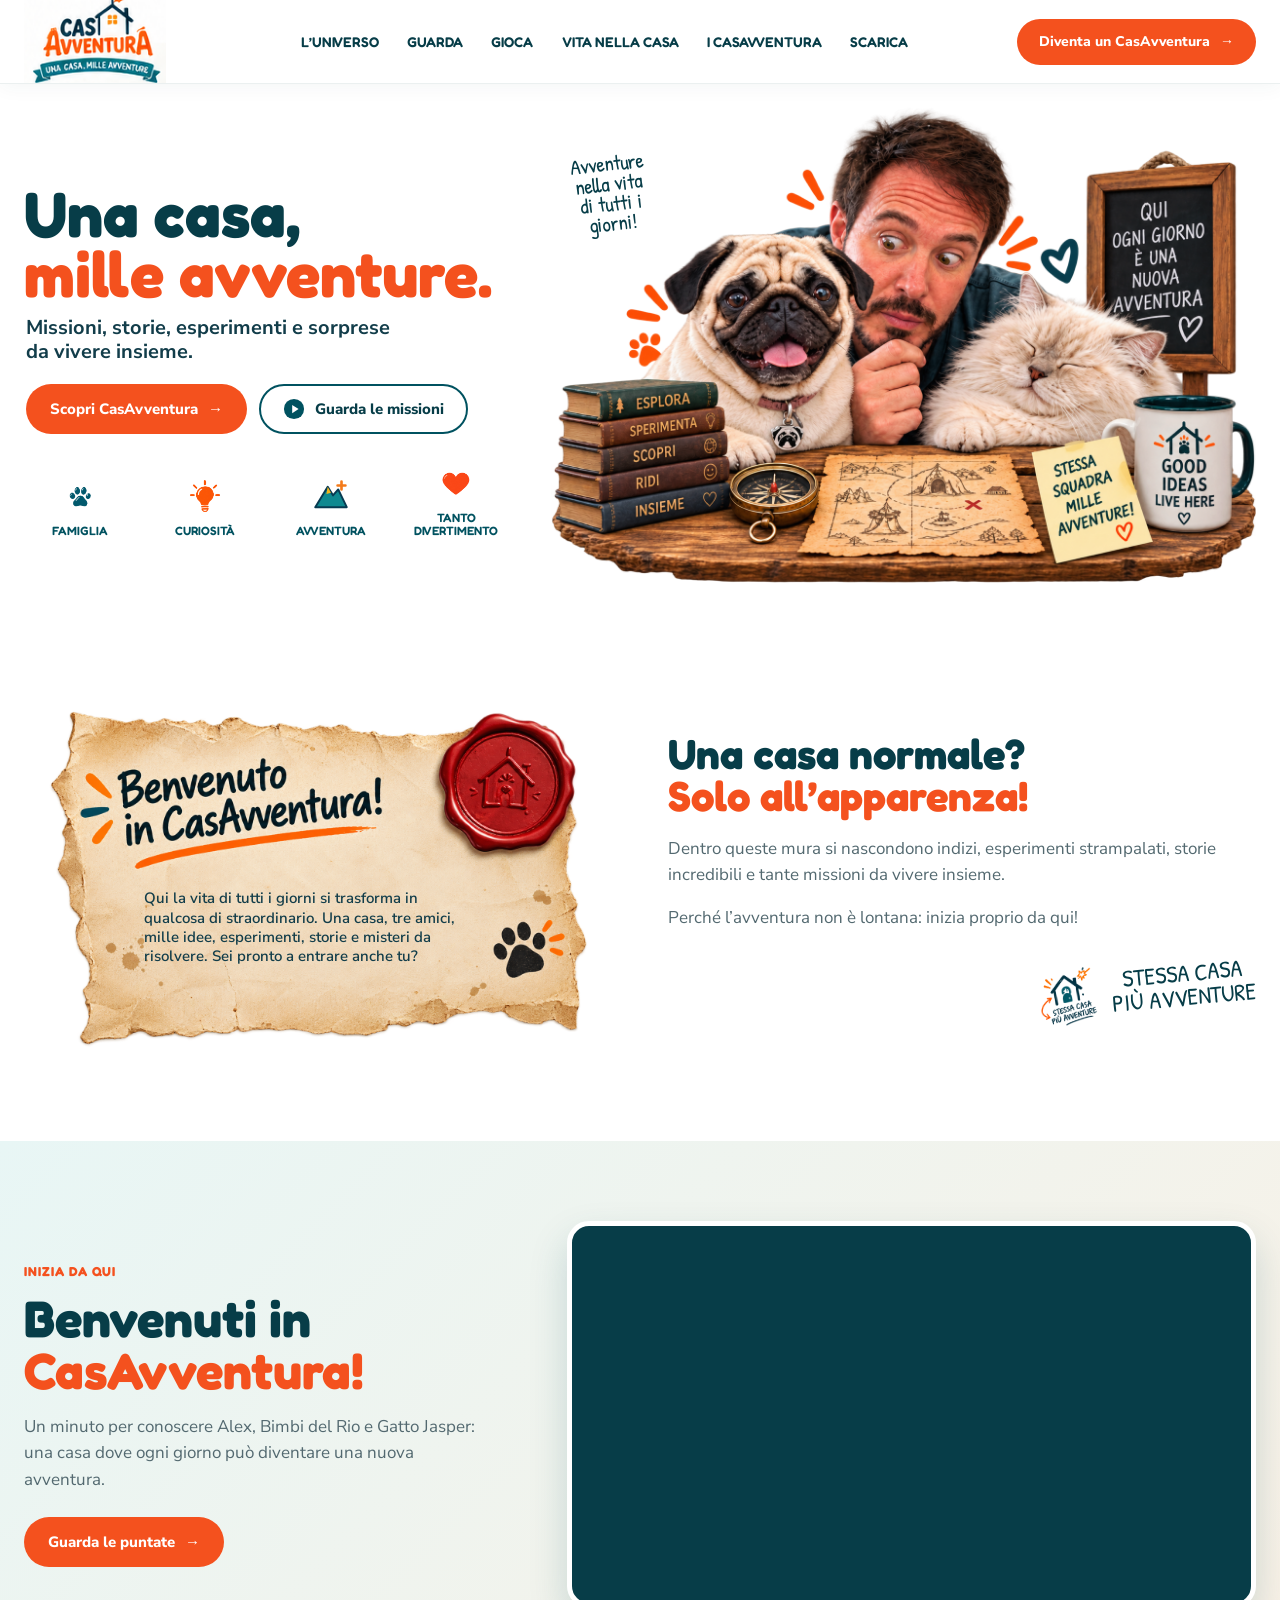
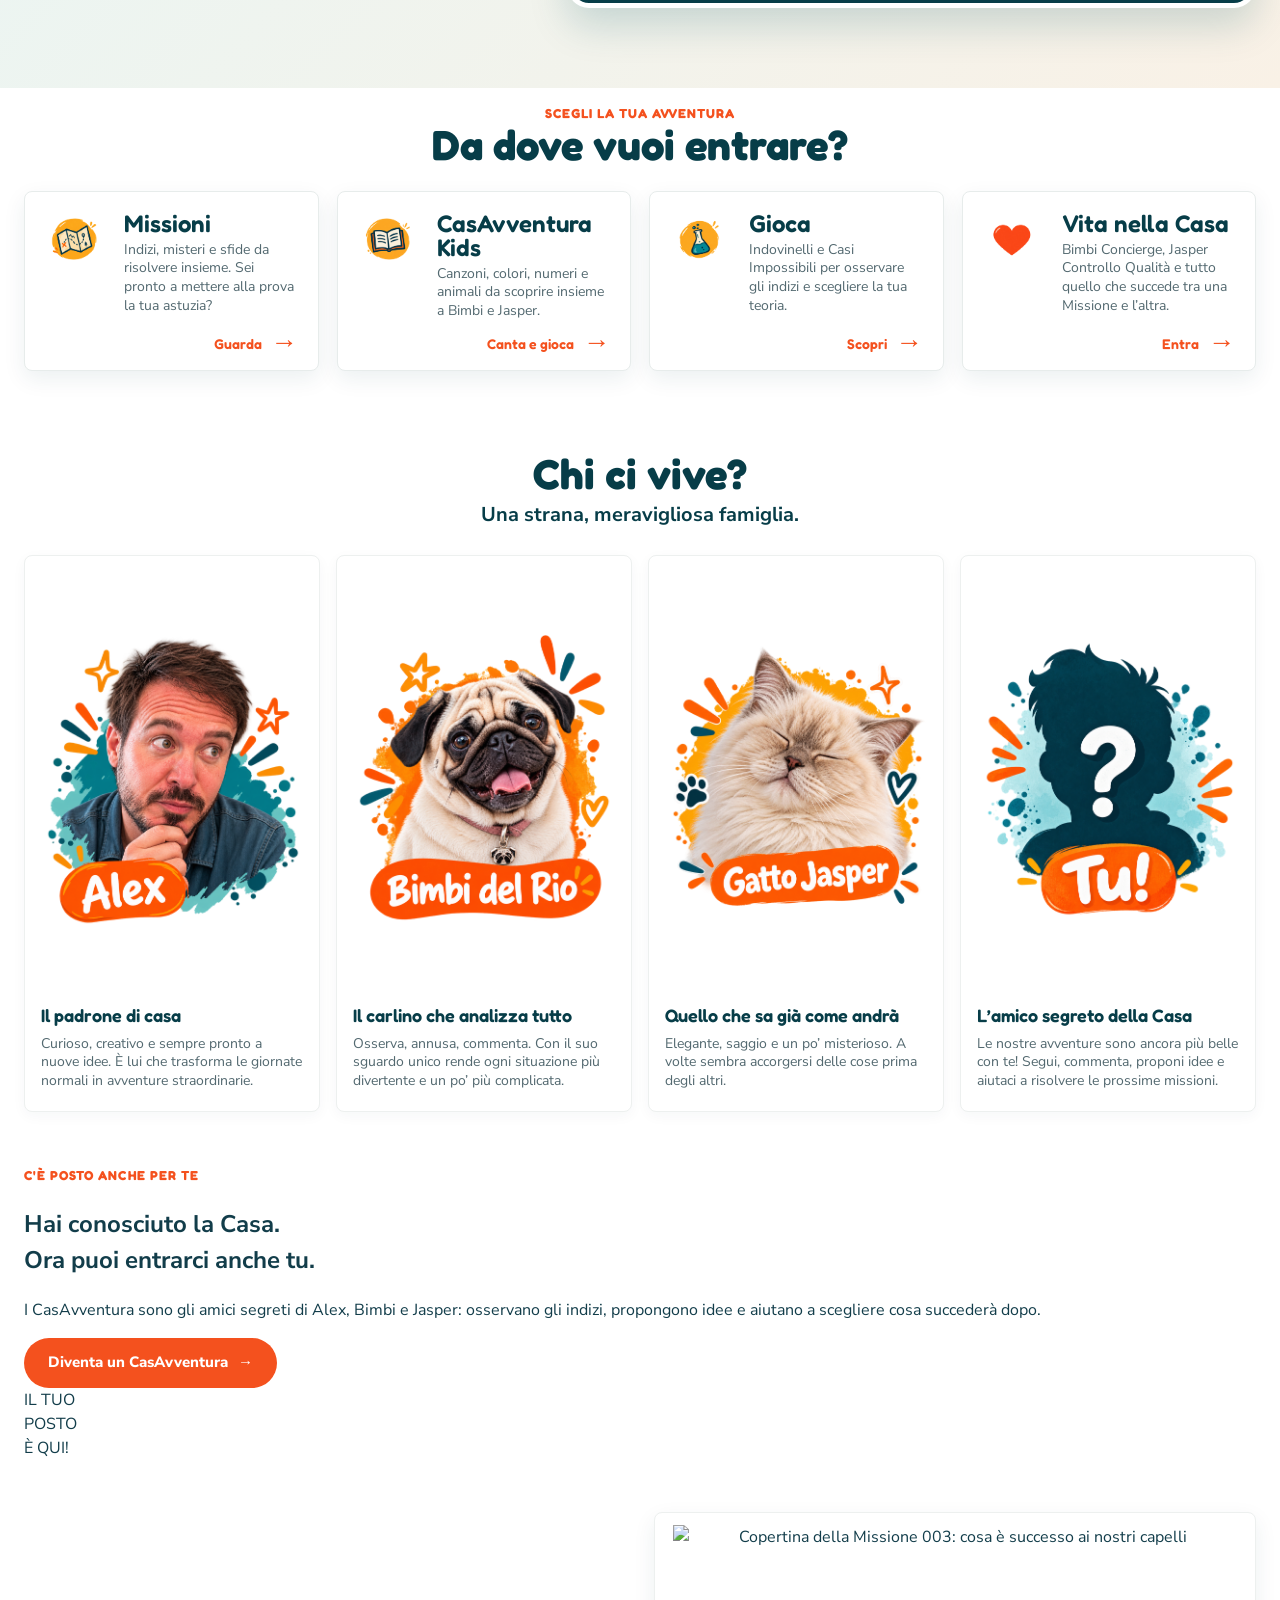
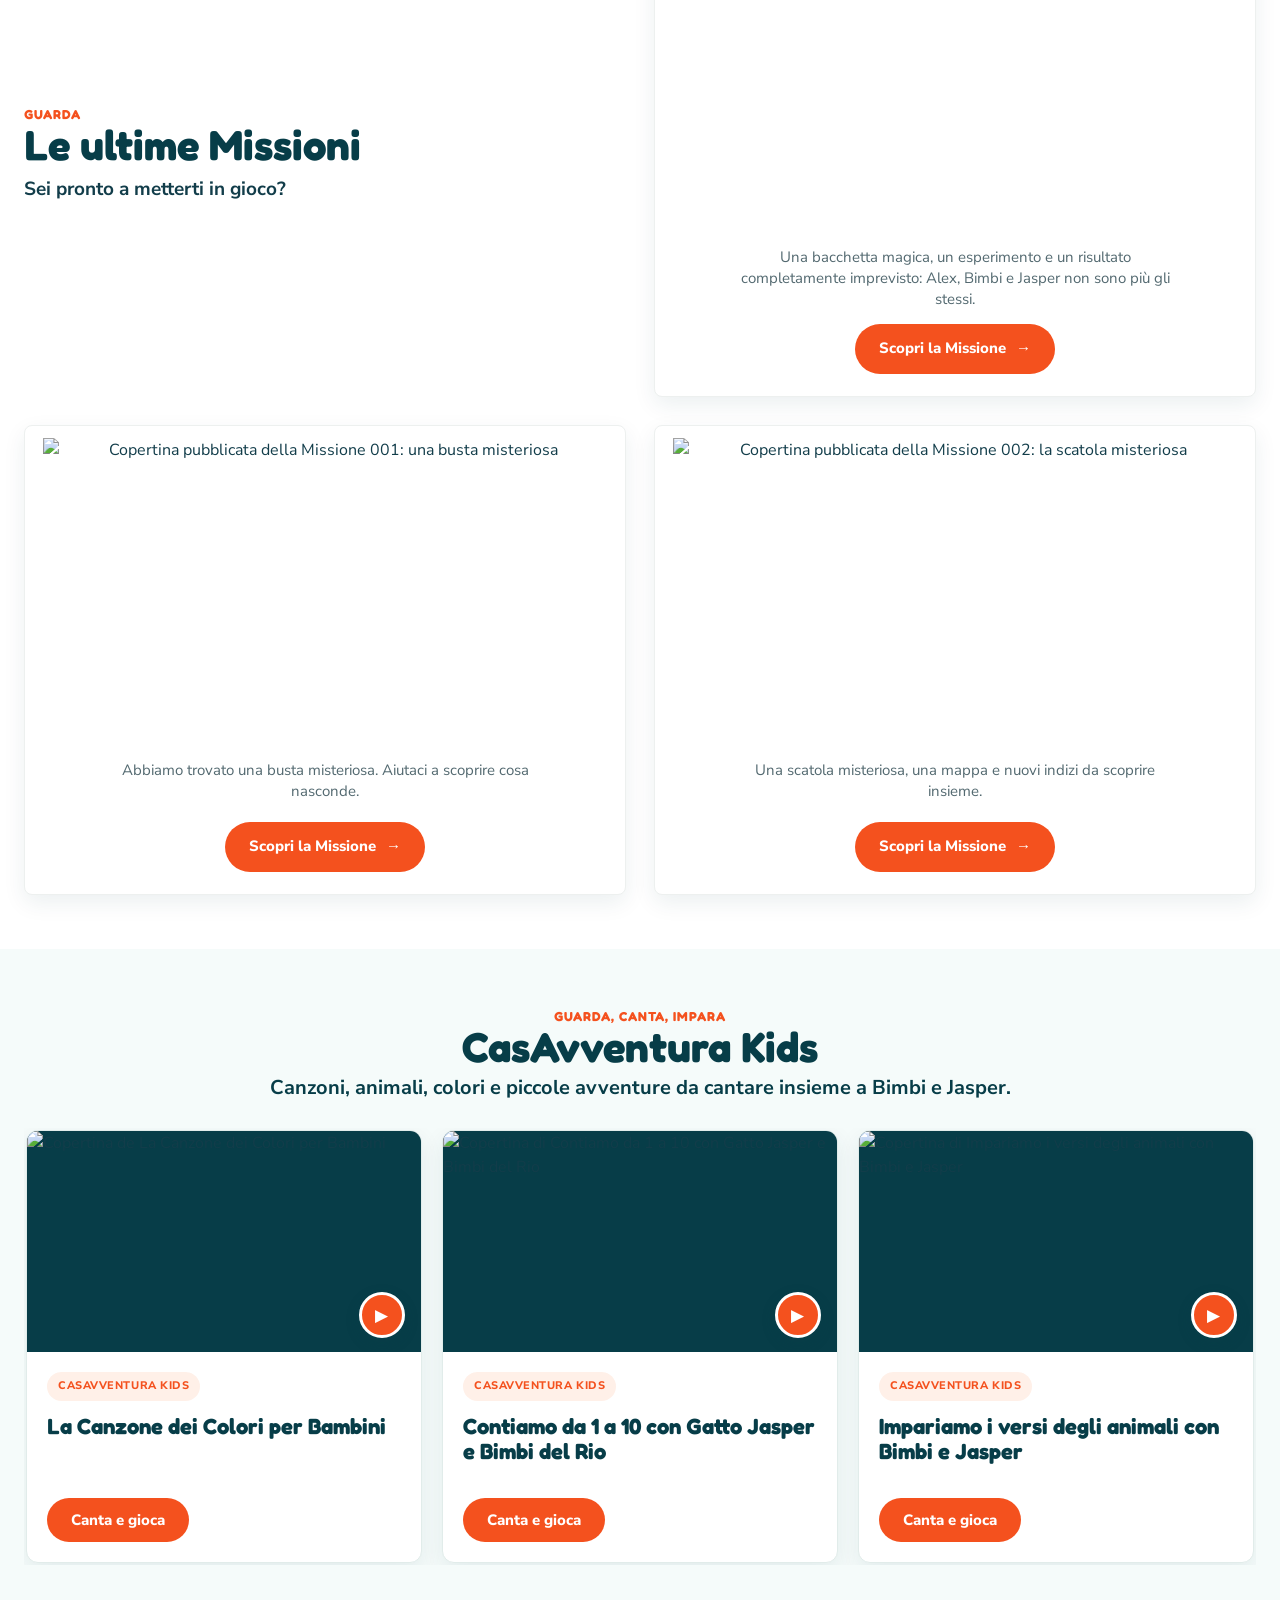
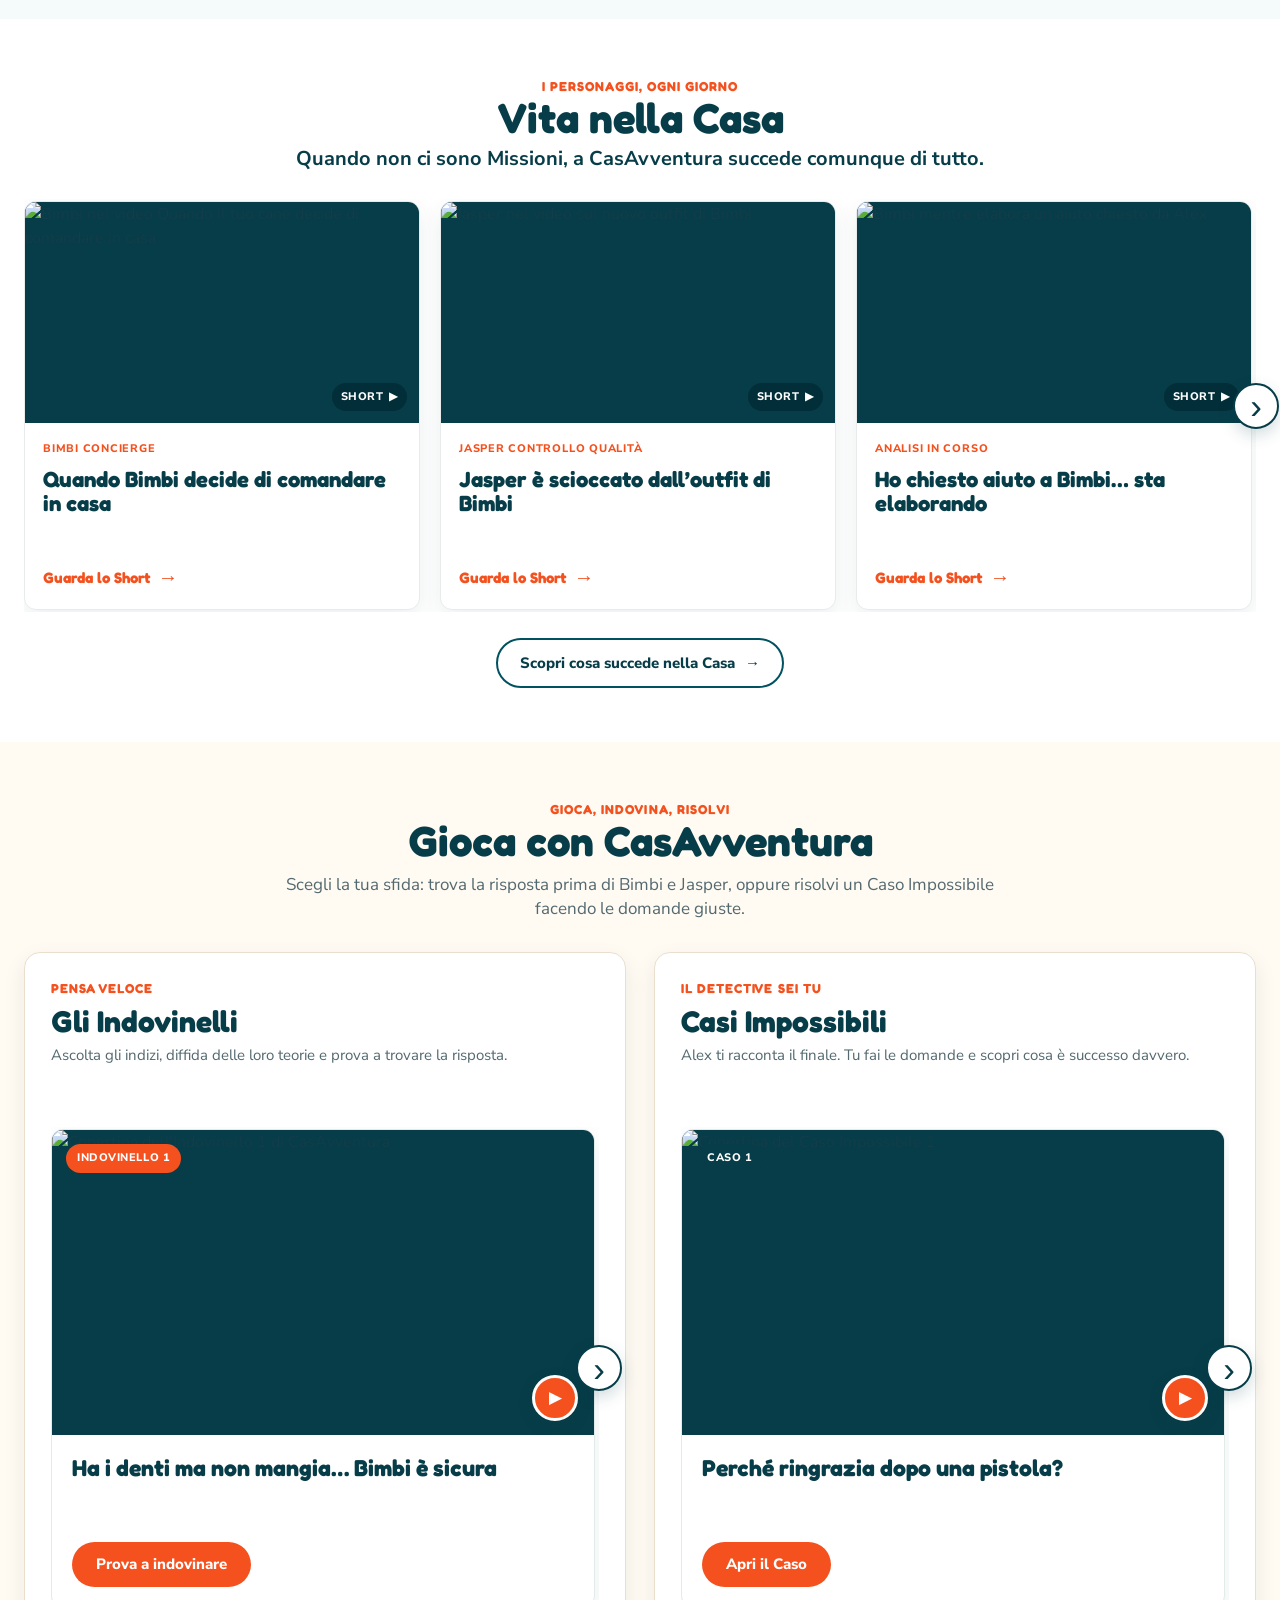
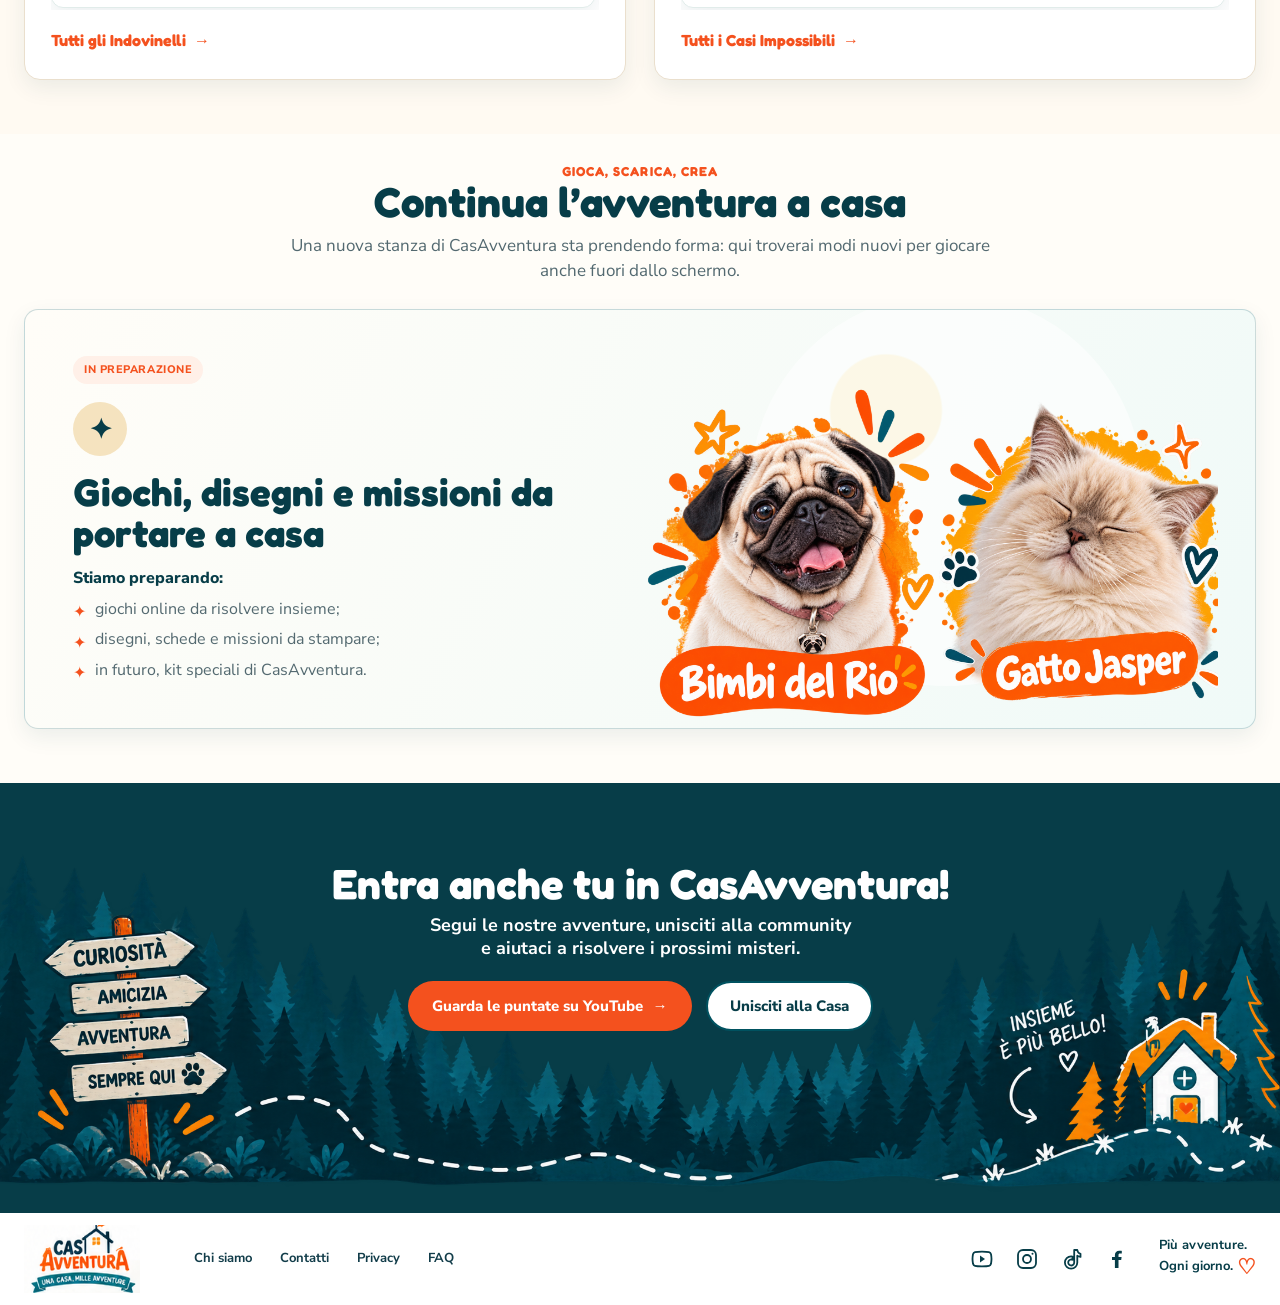
==== commit 3cbc8216: "Link home navigation to I CasAvventura" ====
--- a/index.html
+++ b/index.html
@@ -90,10 +90,11 @@
           <a href="#missioni">Guarda</a>
           <a href="#gioca">Gioca</a>
           <a href="#vita-casa">Vita nella Casa</a>
+          <a href="/i-casavventura/">I CasAvventura</a>
           <a href="#scarica">Scarica</a>
         </nav>
 
-        <a class="button button-primary header-cta" href="#entra">Unisciti all’avventura <span aria-hidden="true">→</span></a>
+        <a class="button button-primary header-cta" href="/i-casavventura/">Diventa un CasAvventura <span aria-hidden="true">→</span></a>
       </div>
     </header>
 
@@ -219,6 +220,21 @@
               <h4>L’amico segreto della Casa</h4>
               <p>Le nostre avventure sono ancora più belle con te! Segui, commenta, proponi idee e aiutaci a risolvere le prossime missioni.</p>
             </article>
+          </div>
+        </div>
+      </section>
+
+
+      <section class="community-ribbon" aria-labelledby="community-ribbon-title">
+        <div class="container community-ribbon-inner">
+          <div class="community-ribbon-copy">
+            <p class="eyebrow">C'è posto anche per te</p>
+            <h2 id="community-ribbon-title">Hai conosciuto la Casa.<br /><span>Ora puoi entrarci anche tu.</span></h2>
+            <p>I CasAvventura sono gli amici segreti di Alex, Bimbi e Jasper: osservano gli indizi, propongono idee e aiutano a scegliere cosa succederà dopo.</p>
+            <a class="button button-primary" href="/i-casavventura/">Diventa un CasAvventura <span aria-hidden="true">→</span></a>
+          </div>
+          <div class="community-ribbon-note" aria-label="Il tuo posto è qui">
+            <span>IL TUO<br />POSTO<br />È QUI!</span>
           </div>
         </div>
       </section>
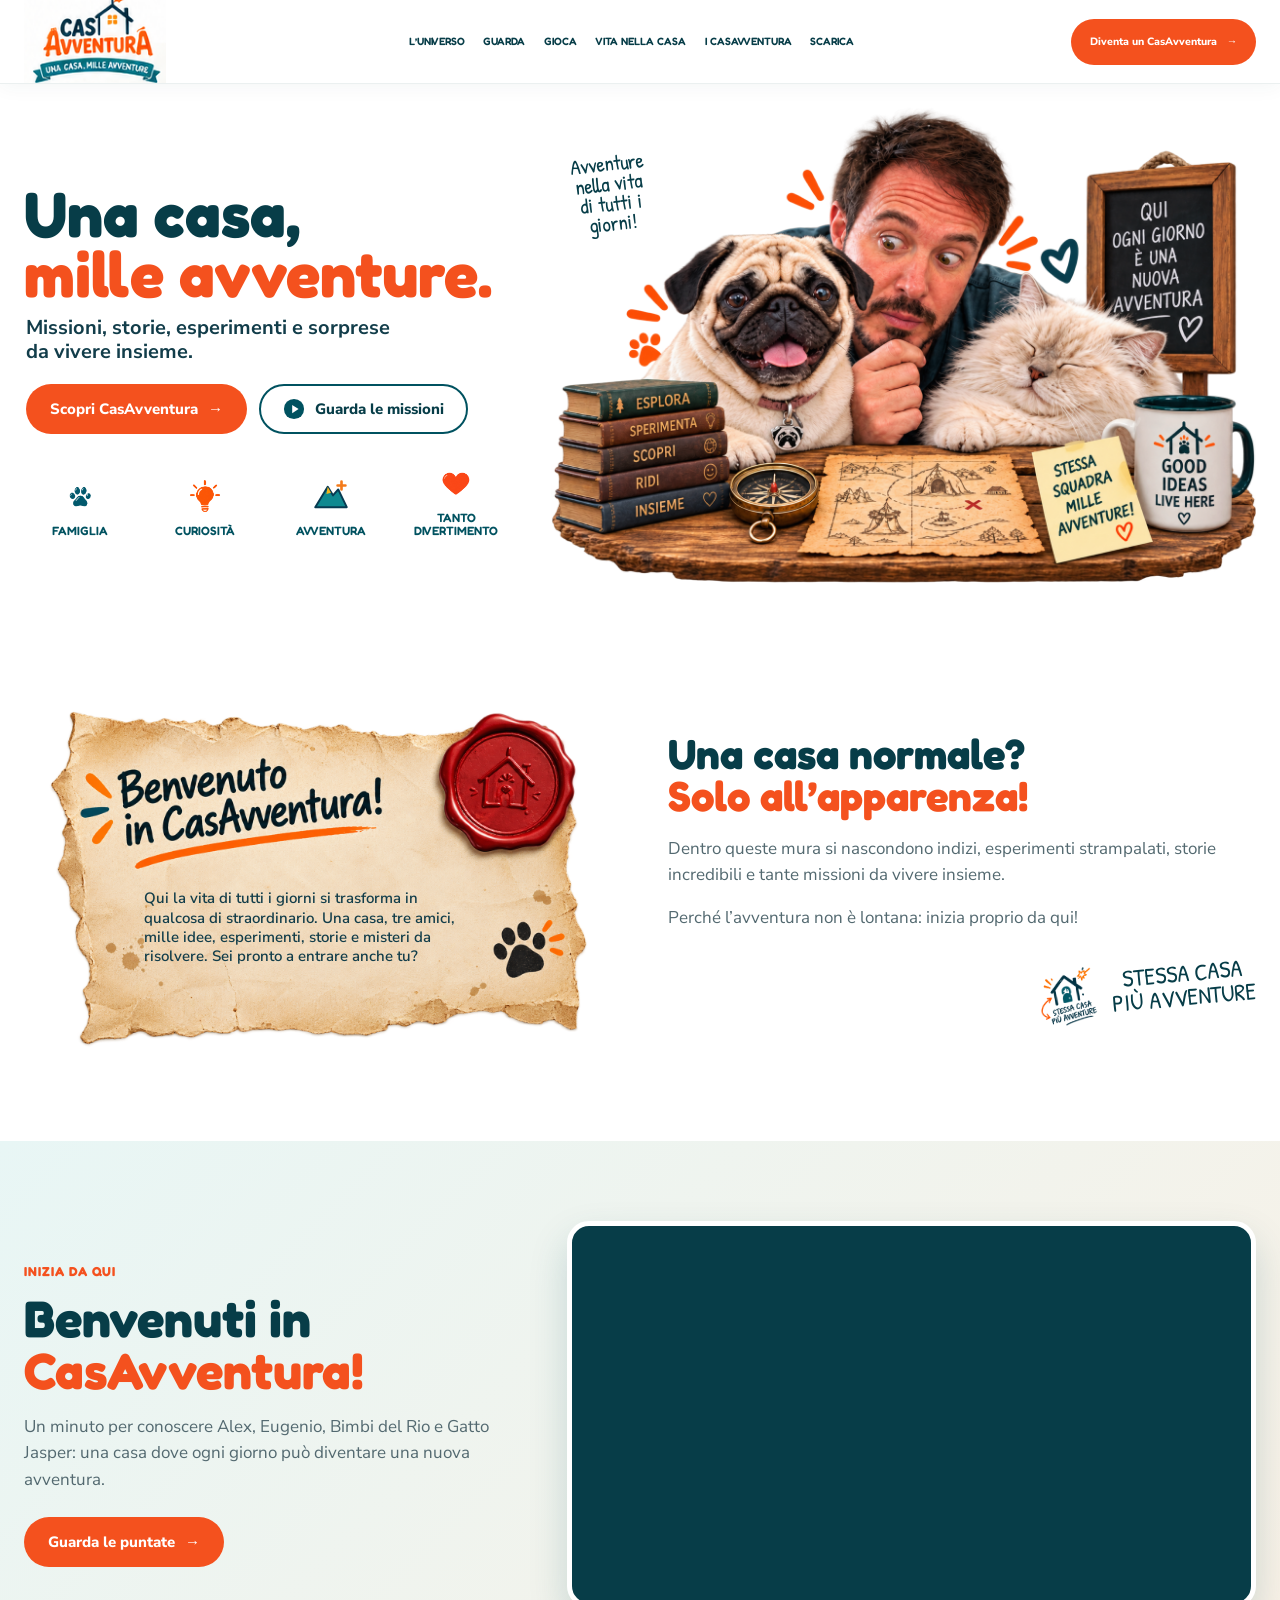
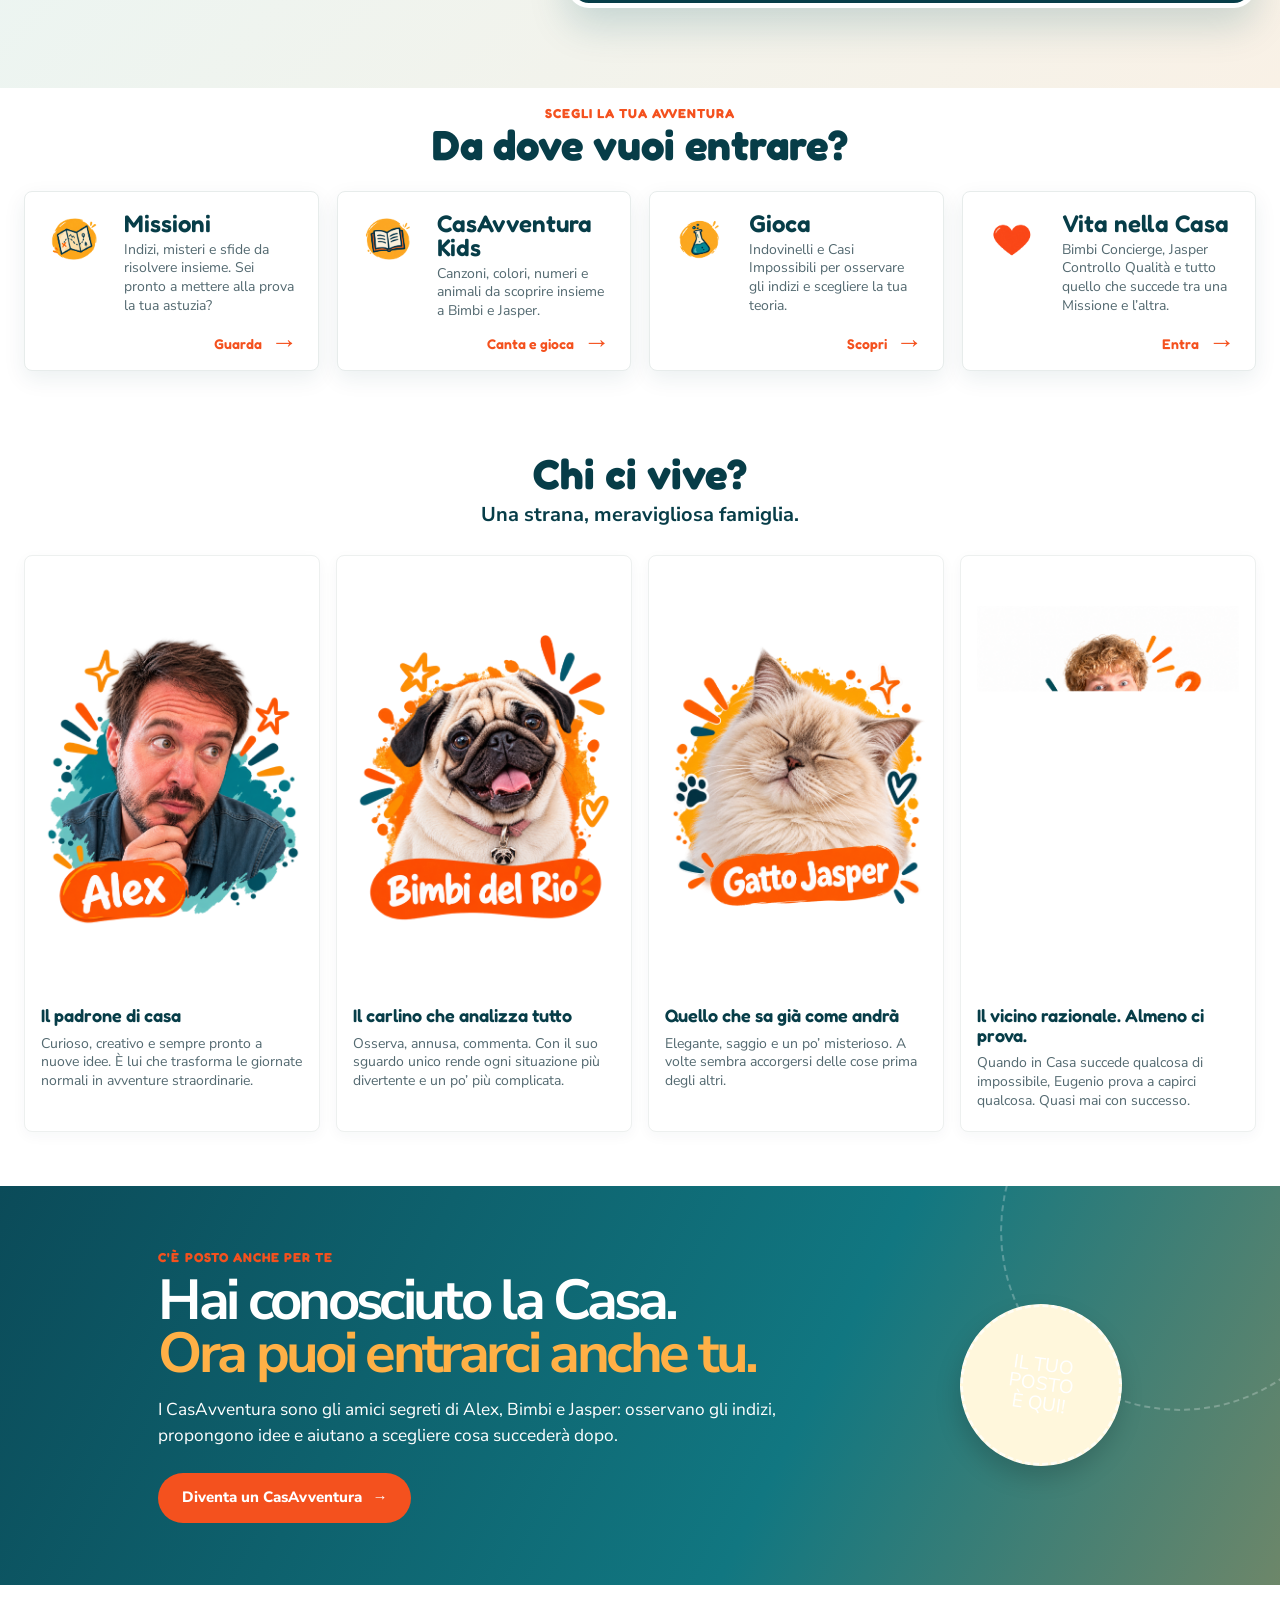
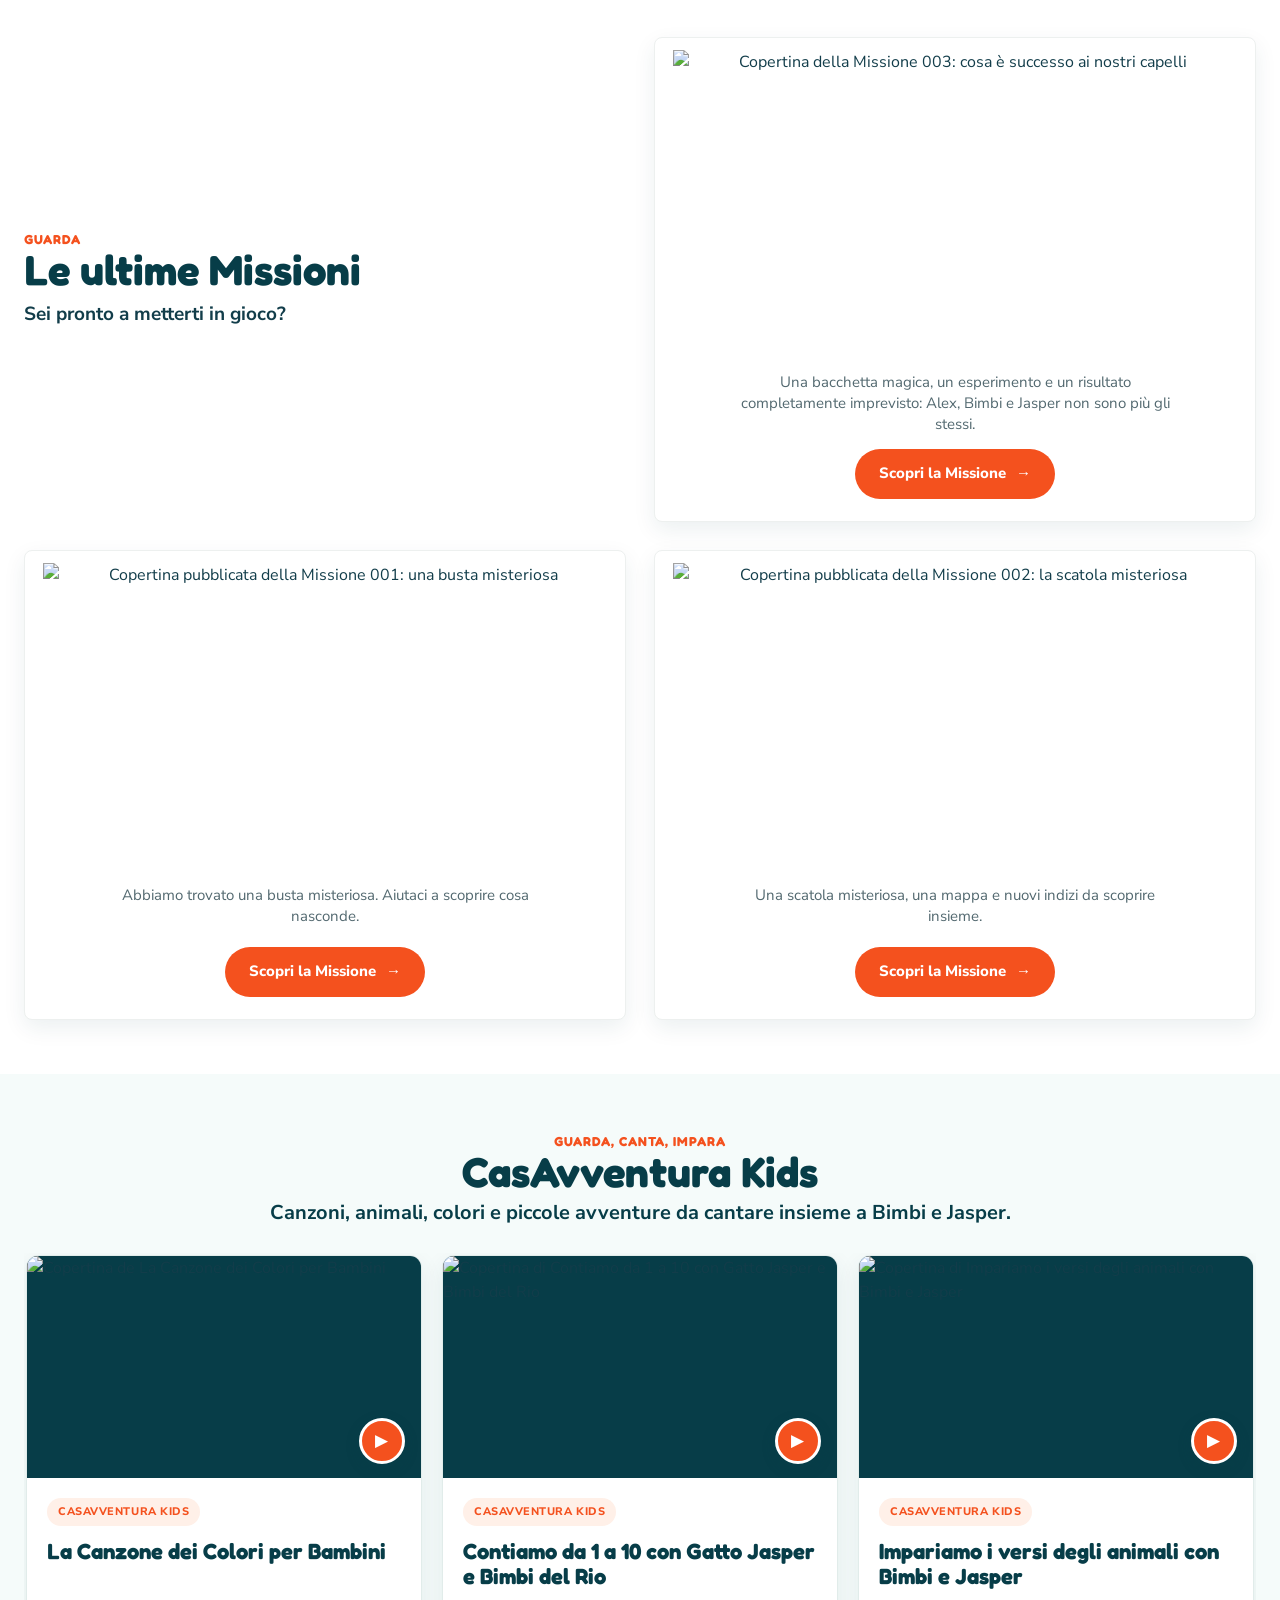
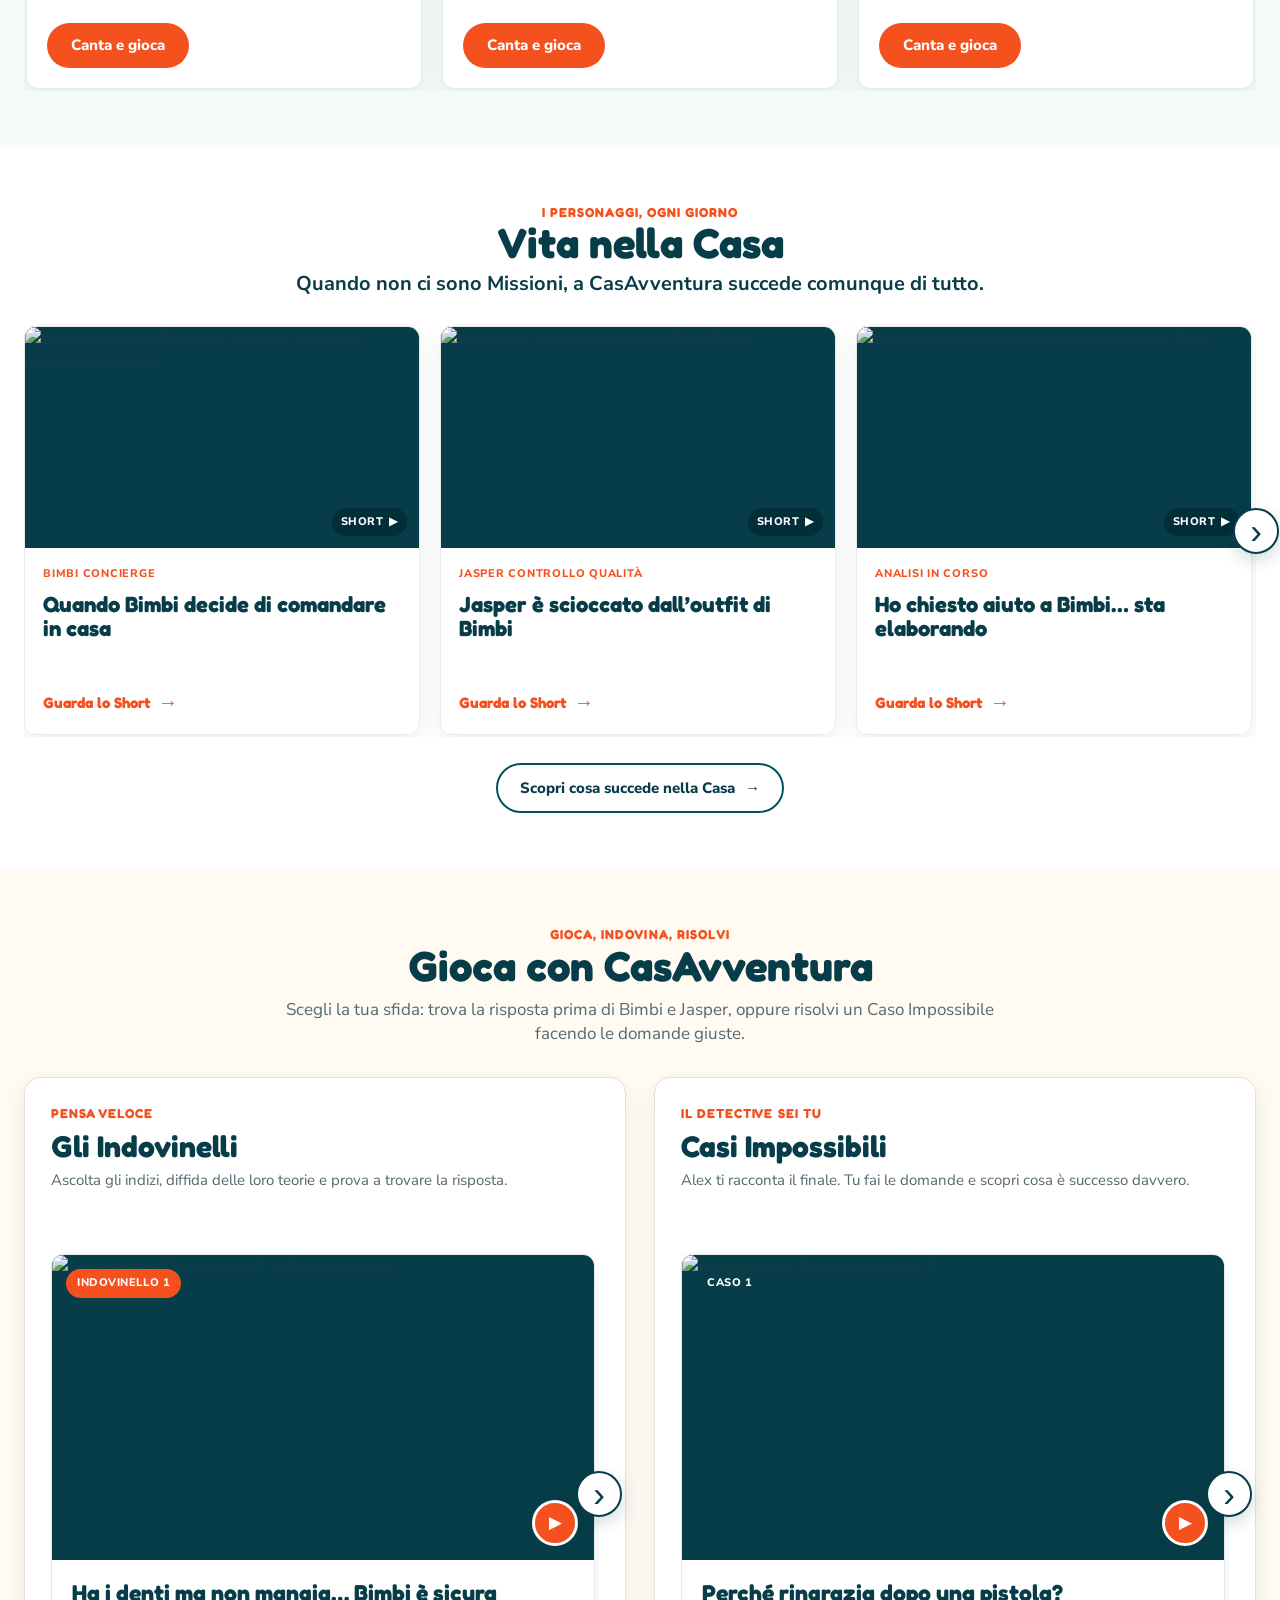
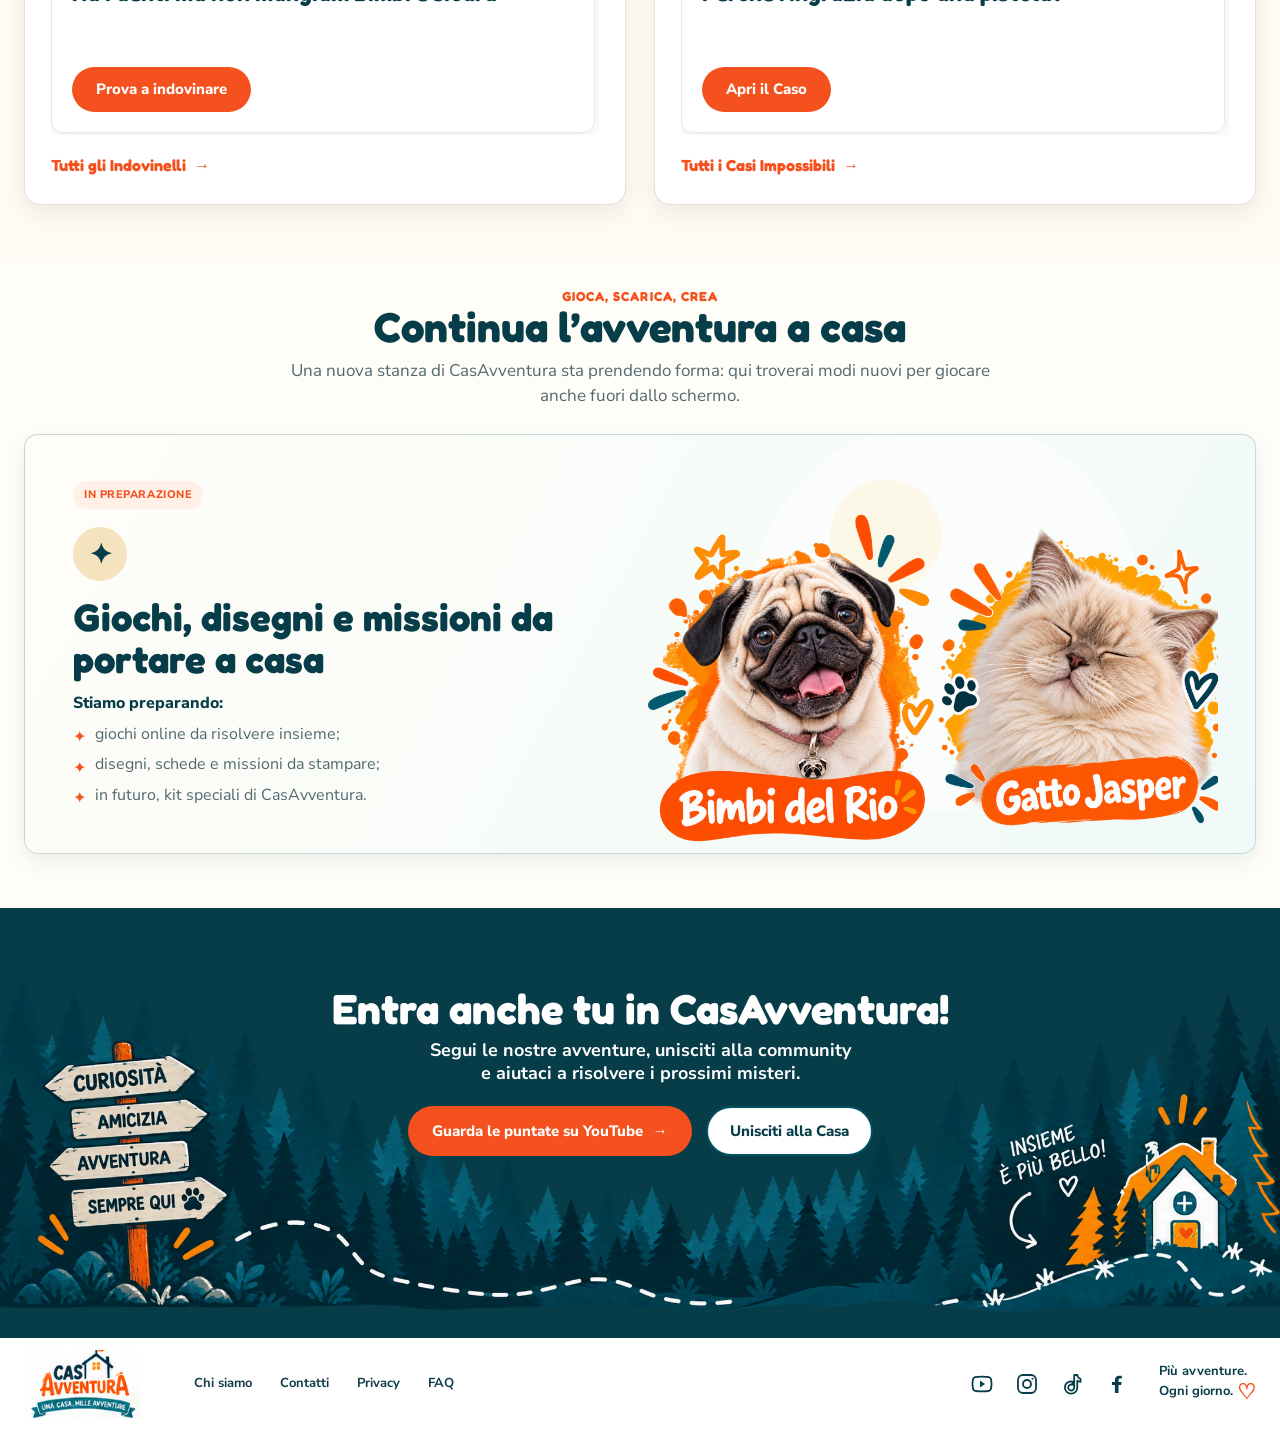
==== commit f4f430d4: "Aggiunge Eugenio alla famiglia in homepage" ====
--- a/index.html
+++ b/index.html
@@ -6,16 +6,16 @@
     <meta name="theme-color" content="#ffffff" />
     <meta name="robots" content="index,follow,max-image-preview:large" />
     <link rel="canonical" href="https://casavventura.it/" />
-    <meta name="description" content="Entra a CasAvventura: Missioni, canzoni per bambini, indovinelli, animali e storie con Alex, Bimbi del Rio e Gatto Jasper." />
+    <meta name="description" content="Entra a CasAvventura: Missioni, canzoni per bambini, indovinelli, animali e storie con Alex, Eugenio, Bimbi del Rio e Gatto Jasper." />
     <meta property="og:type" content="website" />
     <meta property="og:url" content="https://casavventura.it/" />
     <meta property="og:locale" content="it_IT" />
     <meta property="og:title" content="CasAvventura | Una casa, mille avventure" />
-    <meta property="og:description" content="Missioni, canzoni per bambini, indovinelli, animali e storie con Alex, Bimbi del Rio e Gatto Jasper." />
+    <meta property="og:description" content="Missioni, canzoni per bambini, indovinelli, animali e storie con Alex, Eugenio, Bimbi del Rio e Gatto Jasper." />
     <meta property="og:image" content="https://casavventura.it/referenza/hero.png" />
     <meta name="twitter:card" content="summary_large_image" />
     <meta name="twitter:title" content="CasAvventura | Una casa, mille avventure" />
-    <meta name="twitter:description" content="Missioni, canzoni per bambini, indovinelli, animali e storie con Alex, Bimbi del Rio e Gatto Jasper." />
+    <meta name="twitter:description" content="Missioni, canzoni per bambini, indovinelli, animali e storie con Alex, Eugenio, Bimbi del Rio e Gatto Jasper." />
     <meta name="twitter:image" content="https://casavventura.it/referenza/hero.png" />
     <title>CasAvventura | Una casa, mille avventure</title>
     <link rel="icon" href="data:image/svg+xml,%3Csvg xmlns='http://www.w3.org/2000/svg' viewBox='0 0 64 64'%3E%3Crect width='64' height='64' rx='16' fill='%23005260'/%3E%3Cpath d='M13 31 32 14l19 17v20H13z' fill='none' stroke='%23fff' stroke-width='5'/%3E%3Cpath d='M25 51V38h14v13' fill='none' stroke='%23ff641f' stroke-width='5'/%3E%3C/svg%3E" />
@@ -32,7 +32,7 @@
             "name": "CasAvventura",
             "url": "https://casavventura.it/",
             "logo": "https://casavventura.it/public/approved/logo-approved.png",
-            "description": "CasAvventura è un universo italiano di Missioni, indovinelli, canzoni per bambini e storie con Alex, Bimbi del Rio e Gatto Jasper.",
+            "description": "CasAvventura è un universo italiano di Missioni, indovinelli, canzoni per bambini e storie con Alex, Eugenio, Bimbi del Rio e Gatto Jasper.",
             "sameAs": [
               "https://www.youtube.com/@CasAvventura",
               "https://www.instagram.com/casavventura.it/",
@@ -54,7 +54,7 @@
             "@id": "https://casavventura.it/#webpage",
             "url": "https://casavventura.it/",
             "name": "CasAvventura | Una casa, mille avventure",
-            "description": "Entra a CasAvventura: Missioni, canzoni per bambini, indovinelli, animali e storie con Alex, Bimbi del Rio e Gatto Jasper.",
+            "description": "Entra a CasAvventura: Missioni, canzoni per bambini, indovinelli, animali e storie con Alex, Eugenio, Bimbi del Rio e Gatto Jasper.",
             "inLanguage": "it-IT",
             "isPartOf": { "@id": "https://casavventura.it/#website" },
             "about": [
@@ -149,7 +149,7 @@
           <div class="trailer-copy">
             <p class="eyebrow">Inizia da qui</p>
             <h2 id="trailer-title">Benvenuti in<br /><span>CasAvventura!</span></h2>
-            <p>Un minuto per conoscere Alex, Bimbi del Rio e Gatto Jasper: una casa dove ogni giorno può diventare una nuova avventura.</p>
+            <p>Un minuto per conoscere Alex, Eugenio, Bimbi del Rio e Gatto Jasper: una casa dove ogni giorno può diventare una nuova avventura.</p>
             <a class="button button-primary" href="https://www.youtube.com/playlist?list=PLPsmUCACW2MM" target="_blank" rel="noopener noreferrer">Guarda le puntate <span aria-hidden="true">→</span></a>
           </div>
           <div class="trailer-player">
@@ -215,10 +215,10 @@
               <p>Elegante, saggio e un po’ misterioso. A volte sembra accorgersi delle cose prima degli altri.</p>
             </article>
             <article class="character-card">
-              <div class="character-art"><img src="referenza/tu.png" alt="Silhouette approvata di un personaggio con punto interrogativo" width="1086" height="1448" loading="lazy" /></div>
-              <h3 class="visually-hidden">Tu!</h3>
-              <h4>L’amico segreto della Casa</h4>
-              <p>Le nostre avventure sono ancora più belle con te! Segui, commenta, proponi idee e aiutaci a risolvere le prossime missioni.</p>
+              <div class="character-art"><img src="public/eugenio-card.png" alt="Ritratto di Eugenio, il vicino razionale di CasAvventura, con il telefono in mano" width="1086" height="1448" loading="lazy" /></div>
+              <h3 class="visually-hidden">Eugenio</h3>
+              <h4>Il vicino razionale. Almeno ci prova.</h4>
+              <p>Quando in Casa succede qualcosa di impossibile, Eugenio prova a capirci qualcosa. Quasi mai con successo.</p>
             </article>
           </div>
         </div>
--- a/styles.css
+++ b/styles.css
@@ -2555,3 +2555,17 @@
     border-radius: 16px;
   }
 }
+
+
+/* I CasAvventura — community invitation on the home */
+.community-ribbon{background:linear-gradient(117deg,#0b4b59 0%,#117781 62%,#f29d47 155%);color:#fff;overflow:hidden;position:relative}
+.community-ribbon:before{content:"";position:absolute;width:360px;height:360px;border:2px dashed rgba(255,255,255,.25);border-radius:50%;right:-80px;top:-135px}
+.community-ribbon-inner{min-height:340px;display:flex;align-items:center;justify-content:space-between;gap:48px;padding:62px 10.5%;position:relative}
+.community-ribbon-copy{max-width:690px;position:relative;z-index:1}
+.community-ribbon .eyebrow{color:#ffe081}
+.community-ribbon h2{font-size:clamp(2.1rem,4.4vw,4.05rem);line-height:.95;letter-spacing:-.065em;margin:0 0 17px;color:#fff}
+.community-ribbon h2 span{color:#ffb046}
+.community-ribbon-copy>p:not(.eyebrow){max-width:620px;font-size:1.08rem;line-height:1.48;margin:0 0 24px}
+.community-ribbon-note{flex:0 0 162px;width:162px;height:162px;border-radius:50%;border:3px dashed rgba(255,255,255,.68);background:#fff7dc;color:var(--teal);display:grid;place-items:center;text-align:center;transform:rotate(8deg);box-shadow:0 12px 24px rgba(0,0,0,.16);font-family:var(--brush);font-size:1.2rem;line-height:1.02;position:relative;z-index:1}
+@media (min-width:901px){.main-nav{gap:clamp(13px,1.45vw,26px)}.main-nav a{font-size:clamp(.66rem,.83vw,.78rem)}.header-cta{padding-inline:clamp(12px,1.3vw,19px);font-size:clamp(.66rem,.83vw,.78rem)}}
+@media (max-width:760px){.community-ribbon-inner{padding:54px 0;min-height:0}.community-ribbon-note{display:none}.community-ribbon h2{font-size:2.45rem}.community-ribbon-copy>p:not(.eyebrow){font-size:1rem}}
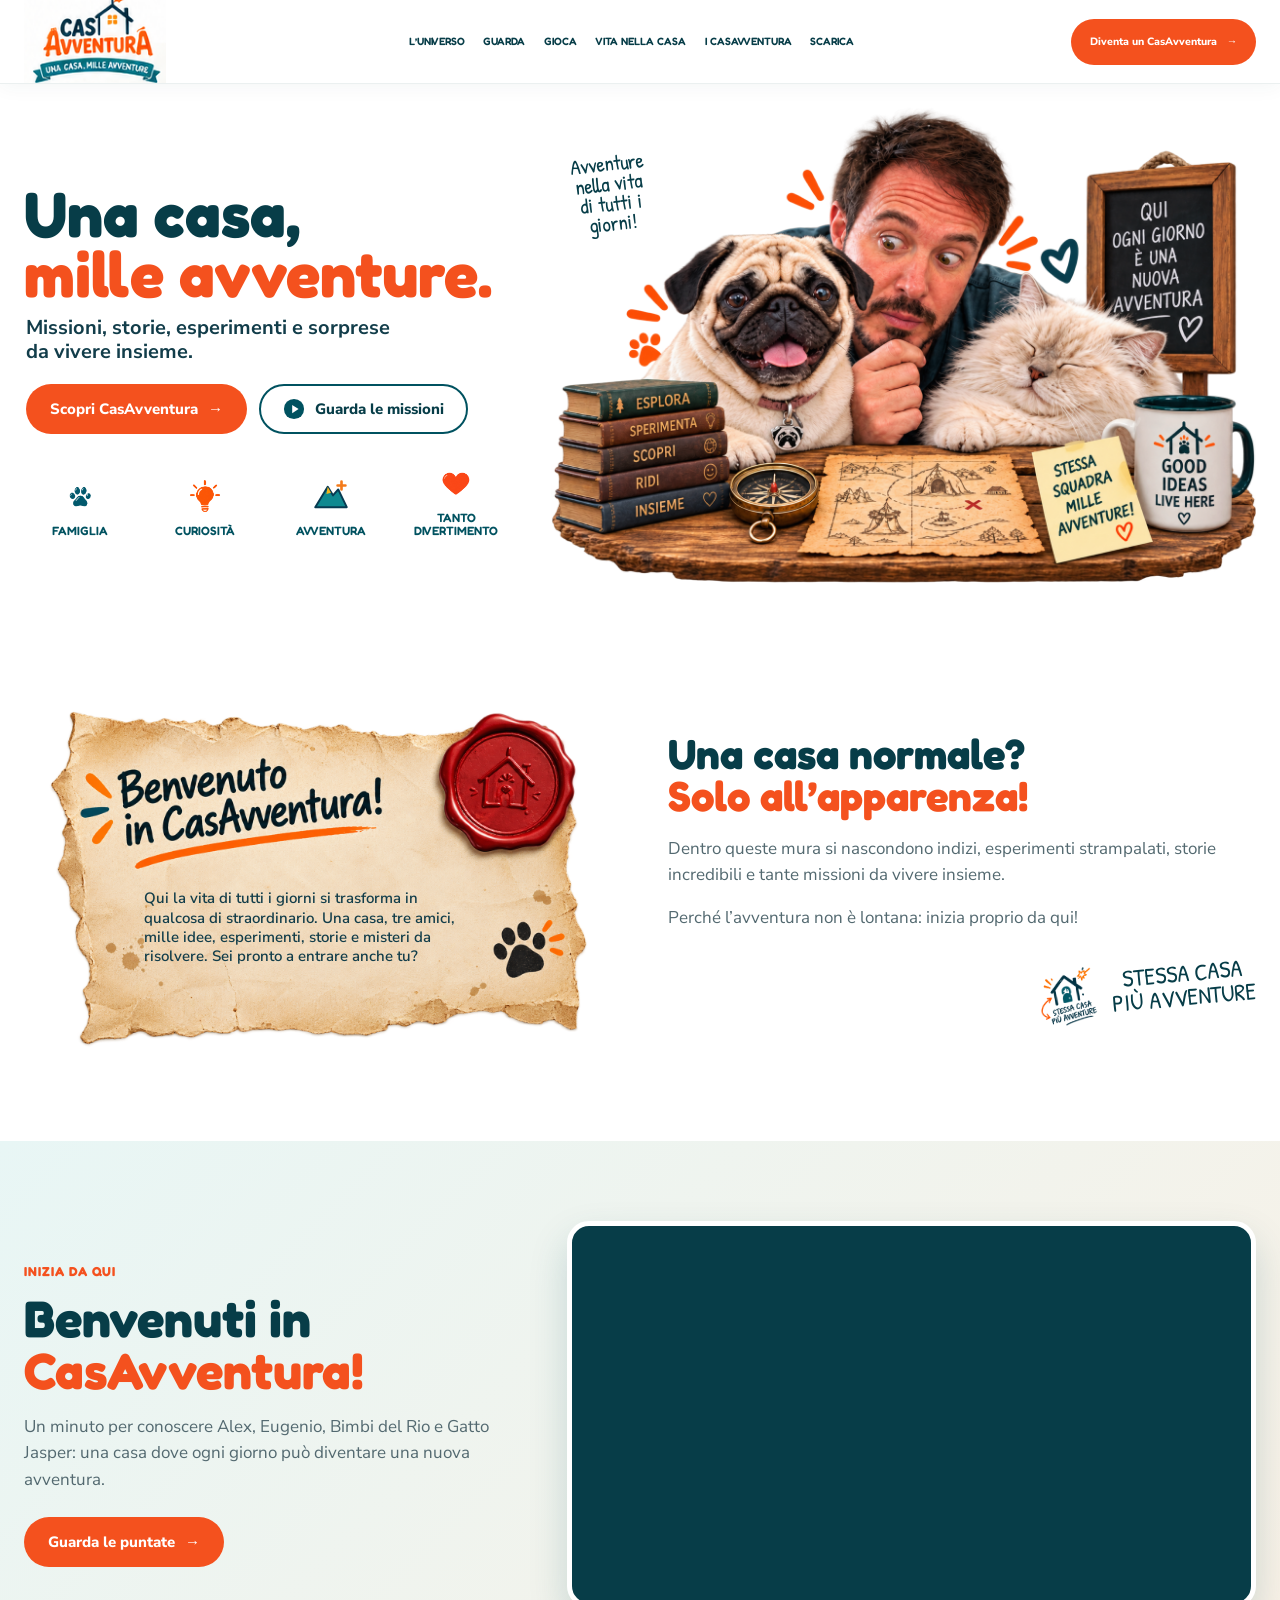
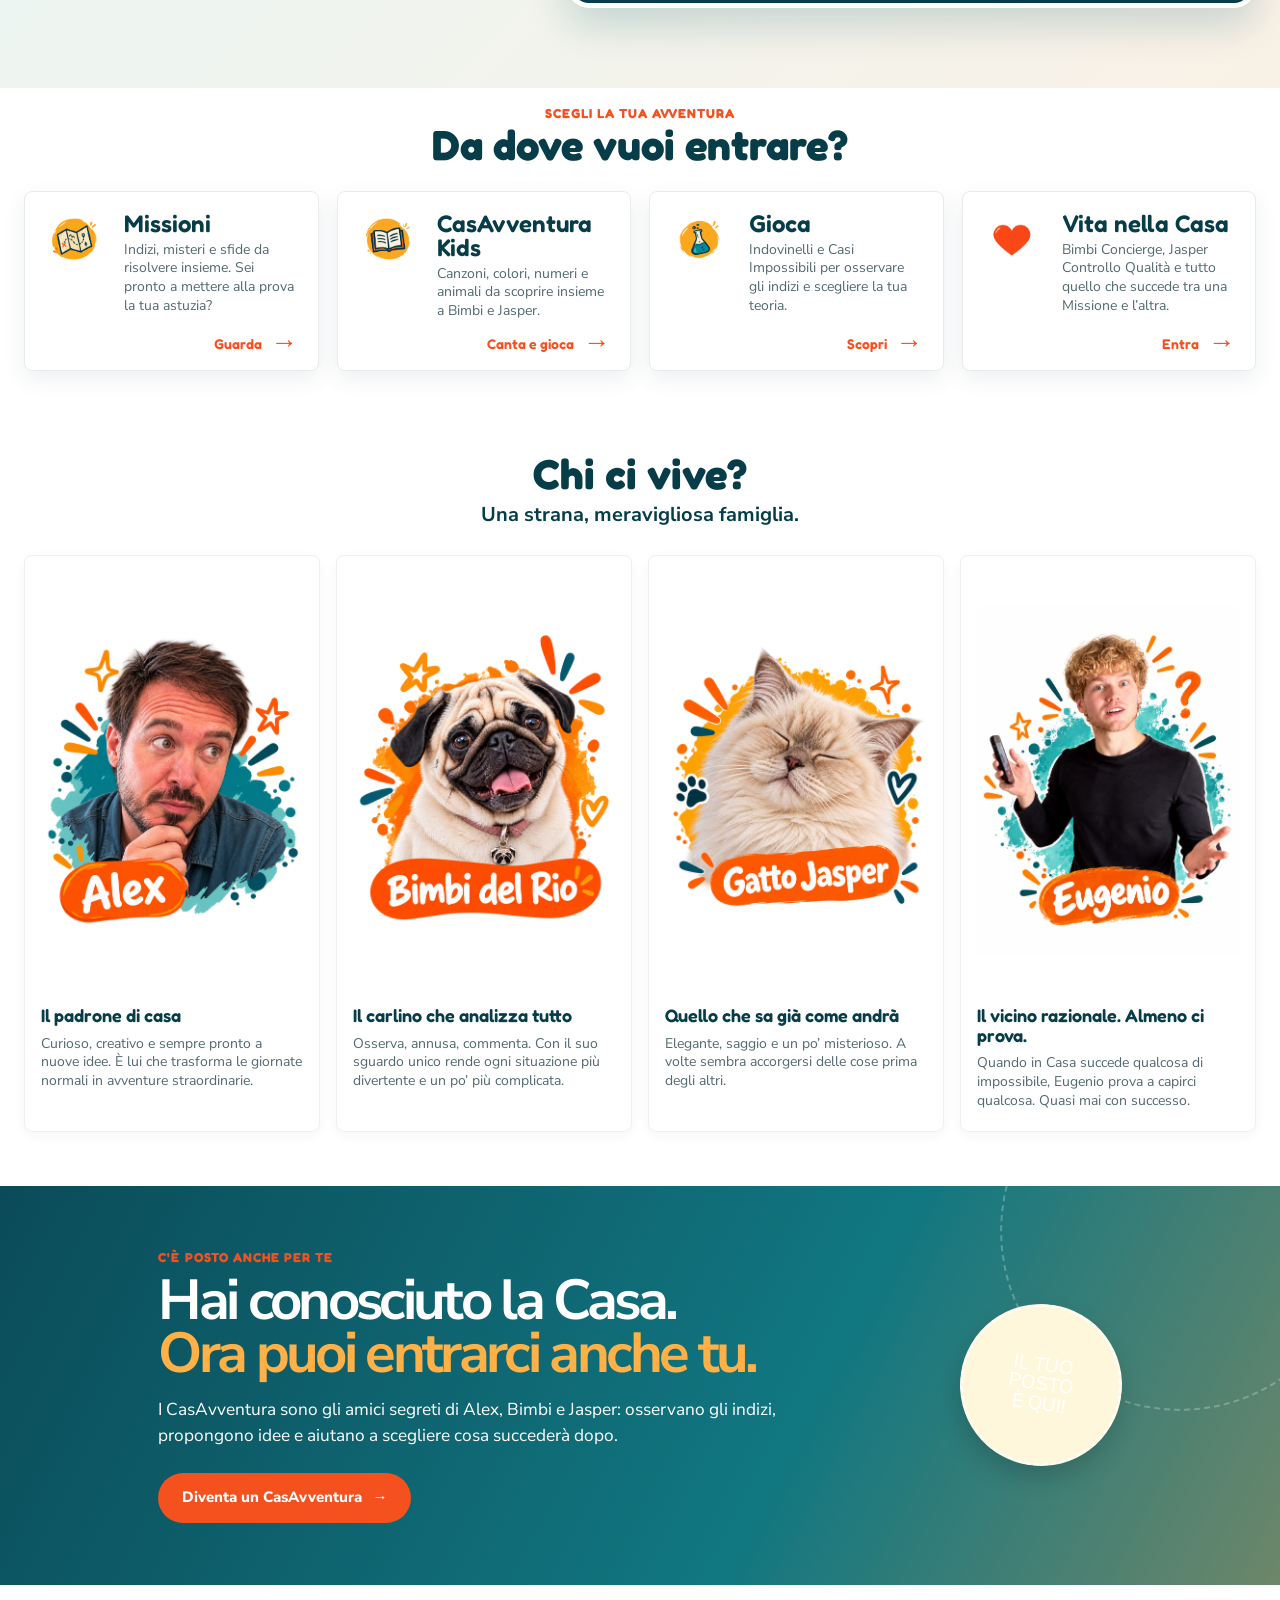
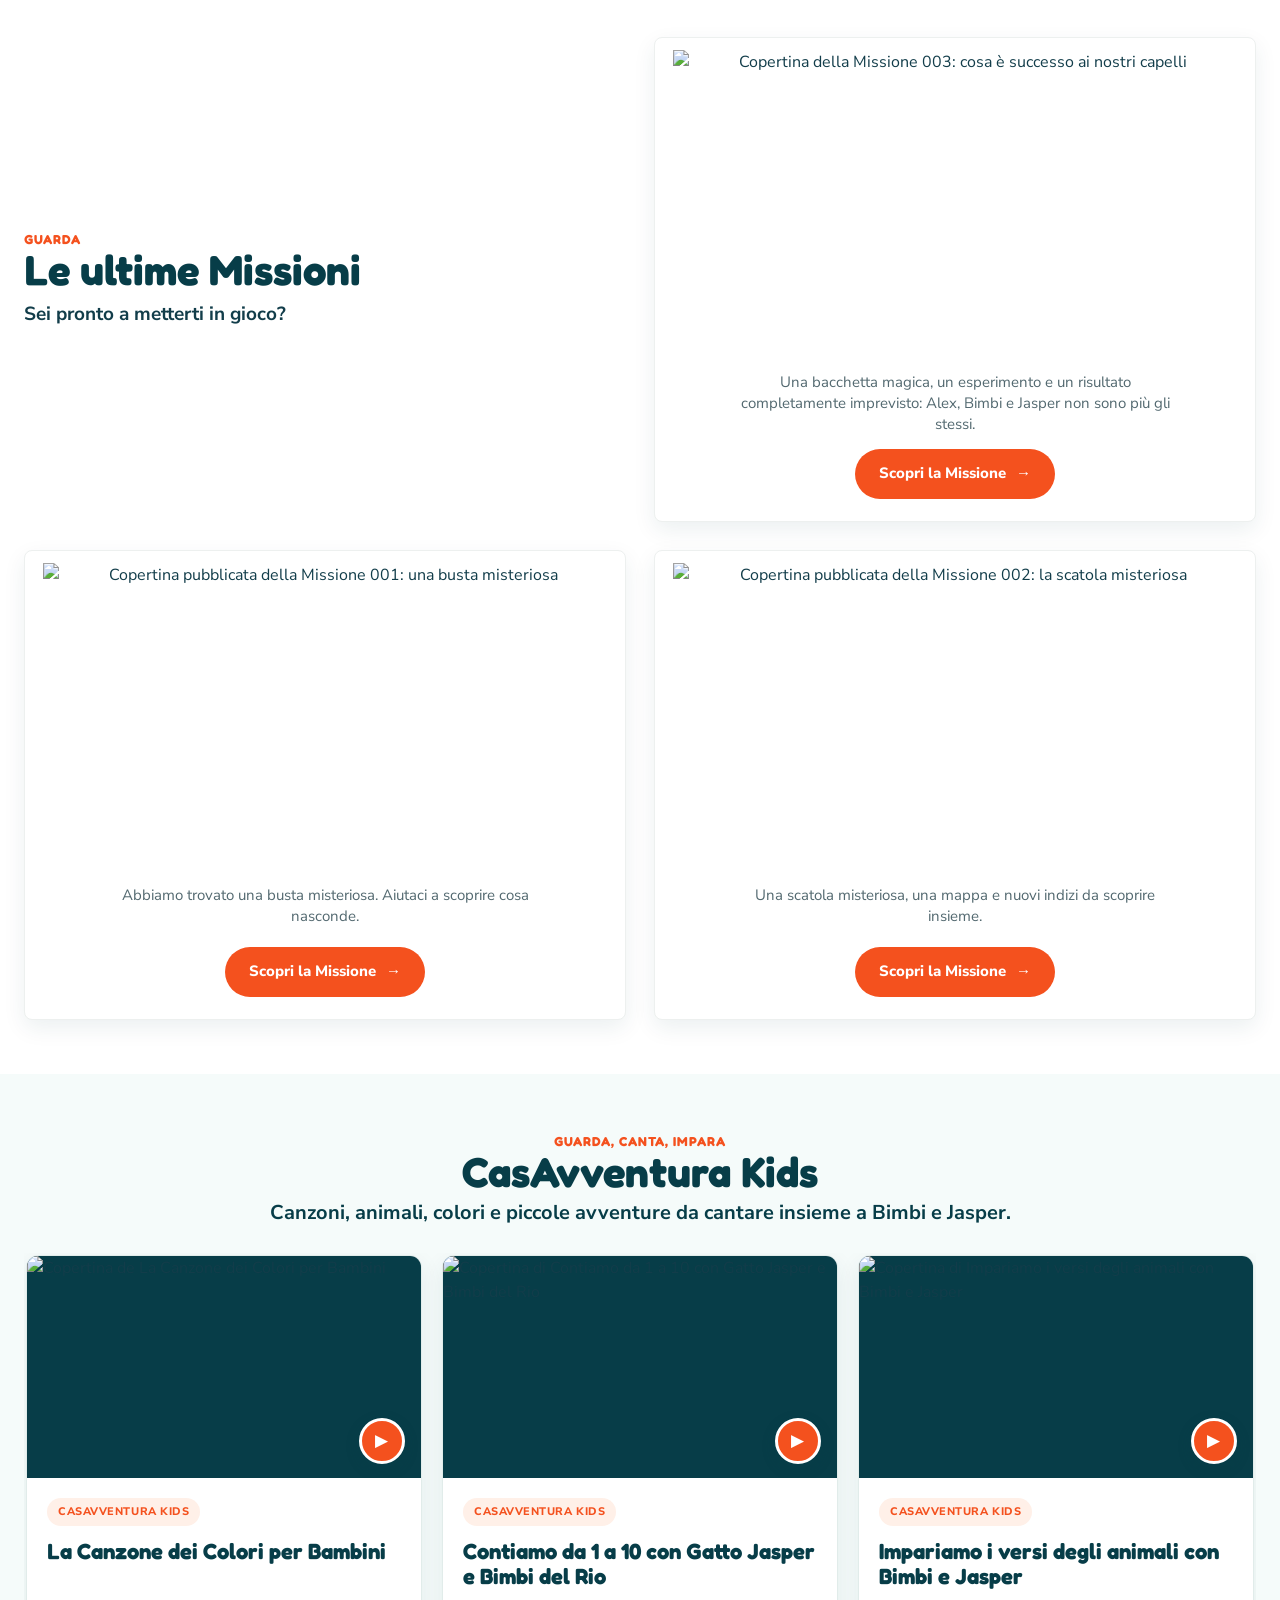
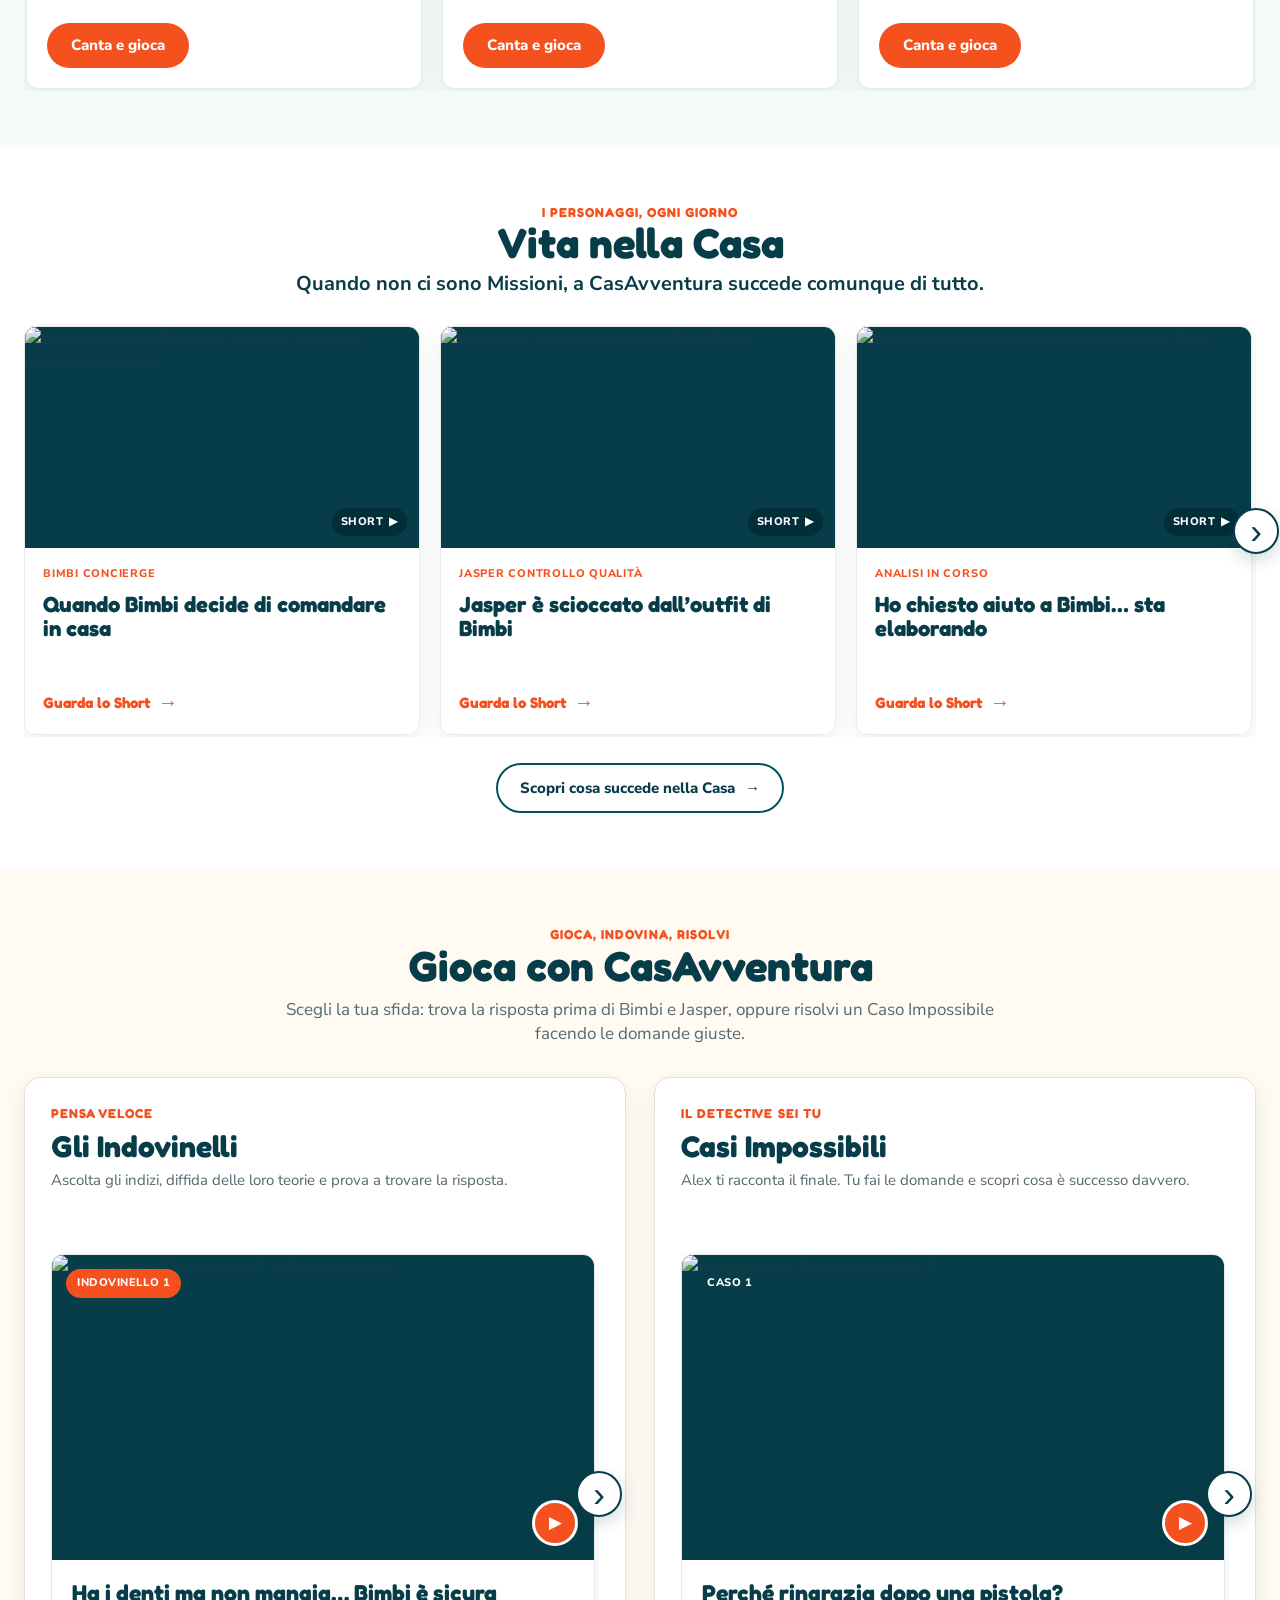
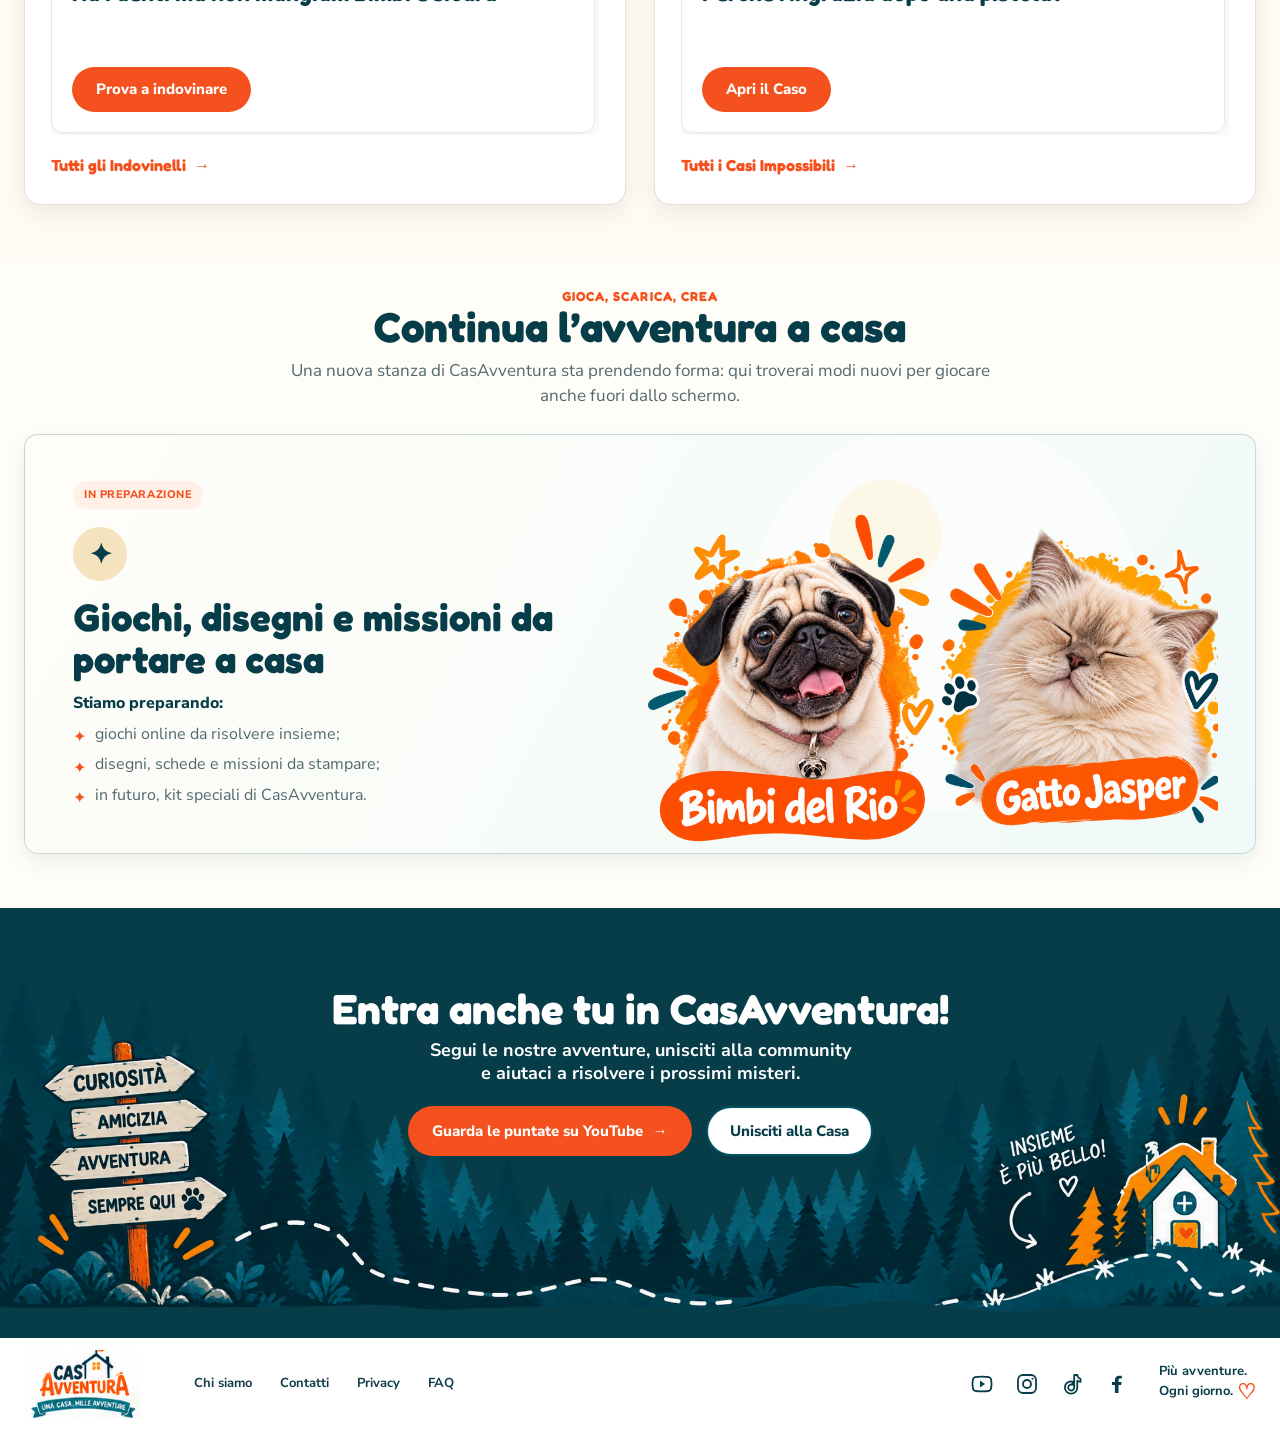
==== commit 78fe9898: "Allinea la card di Eugenio e le icone dei CasAvventura" ====
--- a/index.html
+++ b/index.html
@@ -215,7 +215,7 @@
               <p>Elegante, saggio e un po’ misterioso. A volte sembra accorgersi delle cose prima degli altri.</p>
             </article>
             <article class="character-card">
-              <div class="character-art"><img src="public/eugenio-card.png" alt="Ritratto di Eugenio, il vicino razionale di CasAvventura, con il telefono in mano" width="1086" height="1448" loading="lazy" /></div>
+              <div class="character-art"><img src="public/eugenio-card.webp" alt="Ritratto di Eugenio, il vicino razionale di CasAvventura, con il telefono in mano" width="1086" height="1448" loading="lazy" /></div>
               <h3 class="visually-hidden">Eugenio</h3>
               <h4>Il vicino razionale. Almeno ci prova.</h4>
               <p>Quando in Casa succede qualcosa di impossibile, Eugenio prova a capirci qualcosa. Quasi mai con successo.</p>
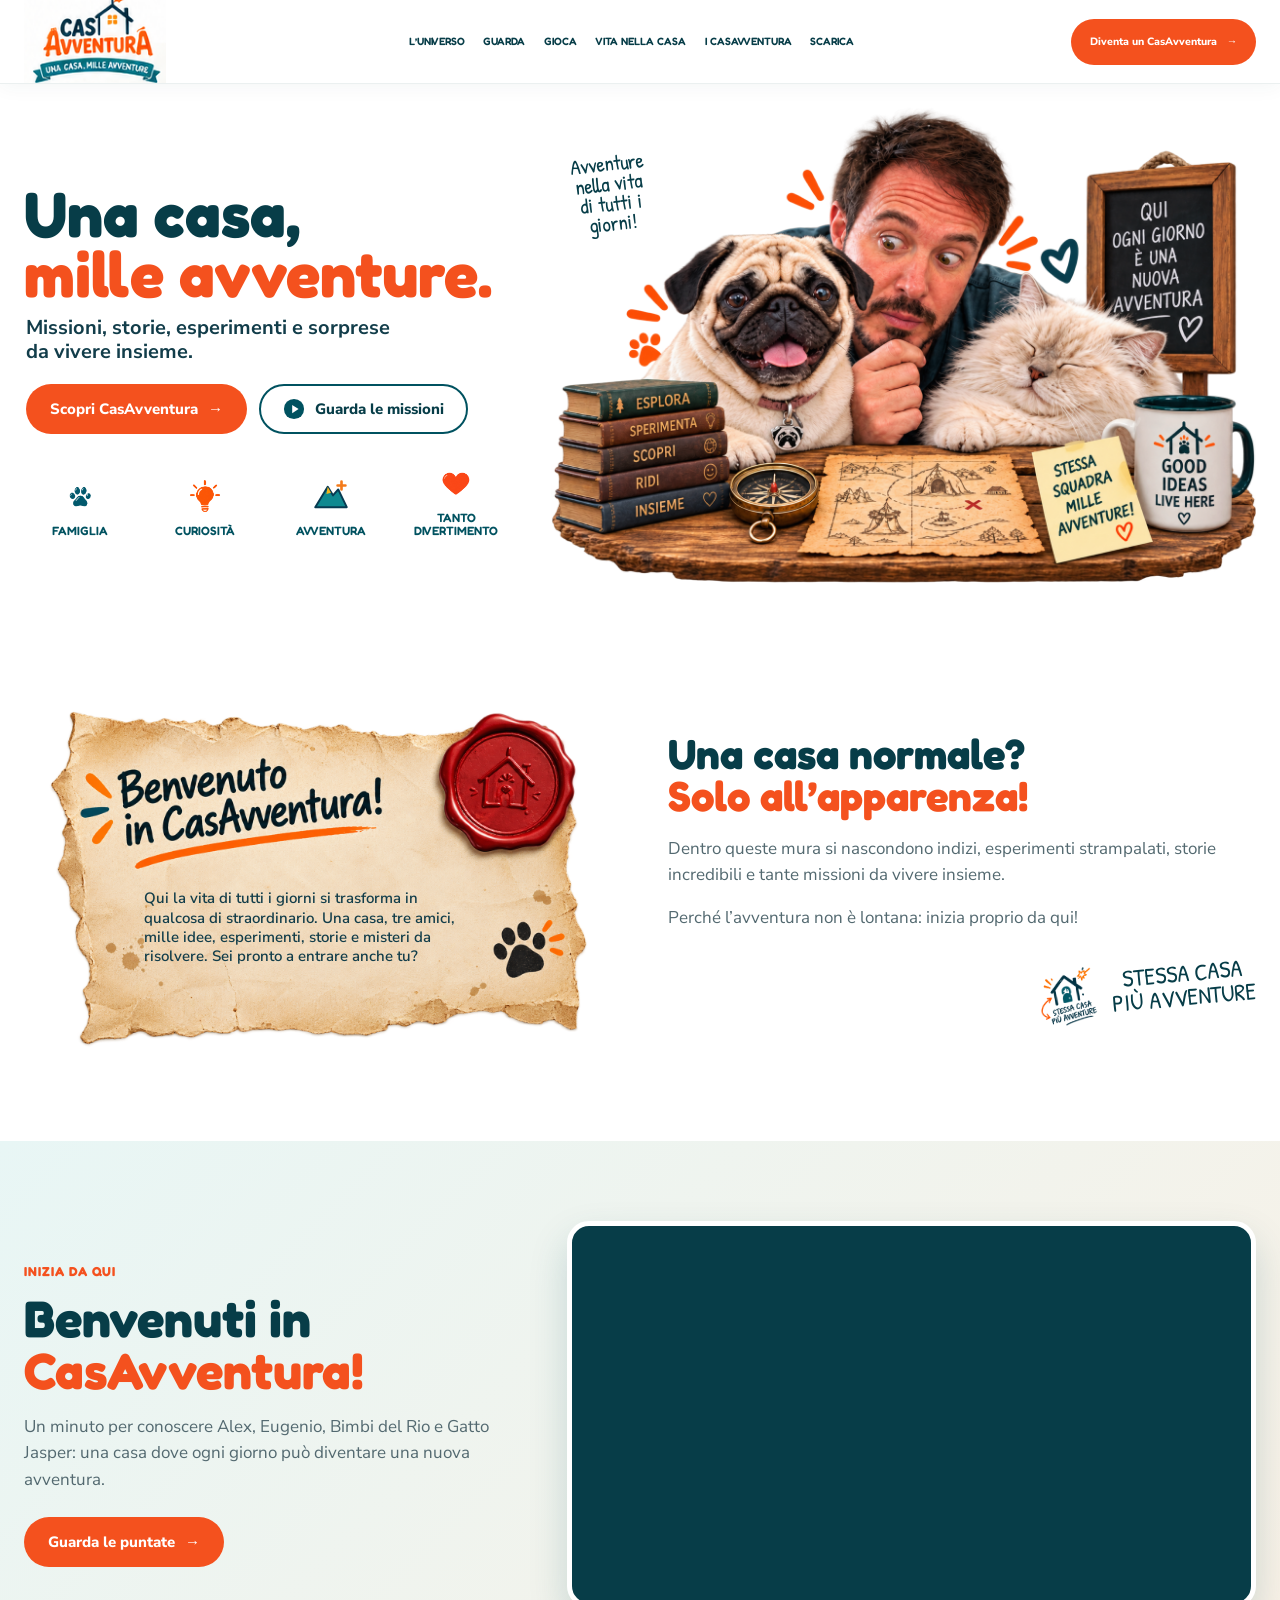
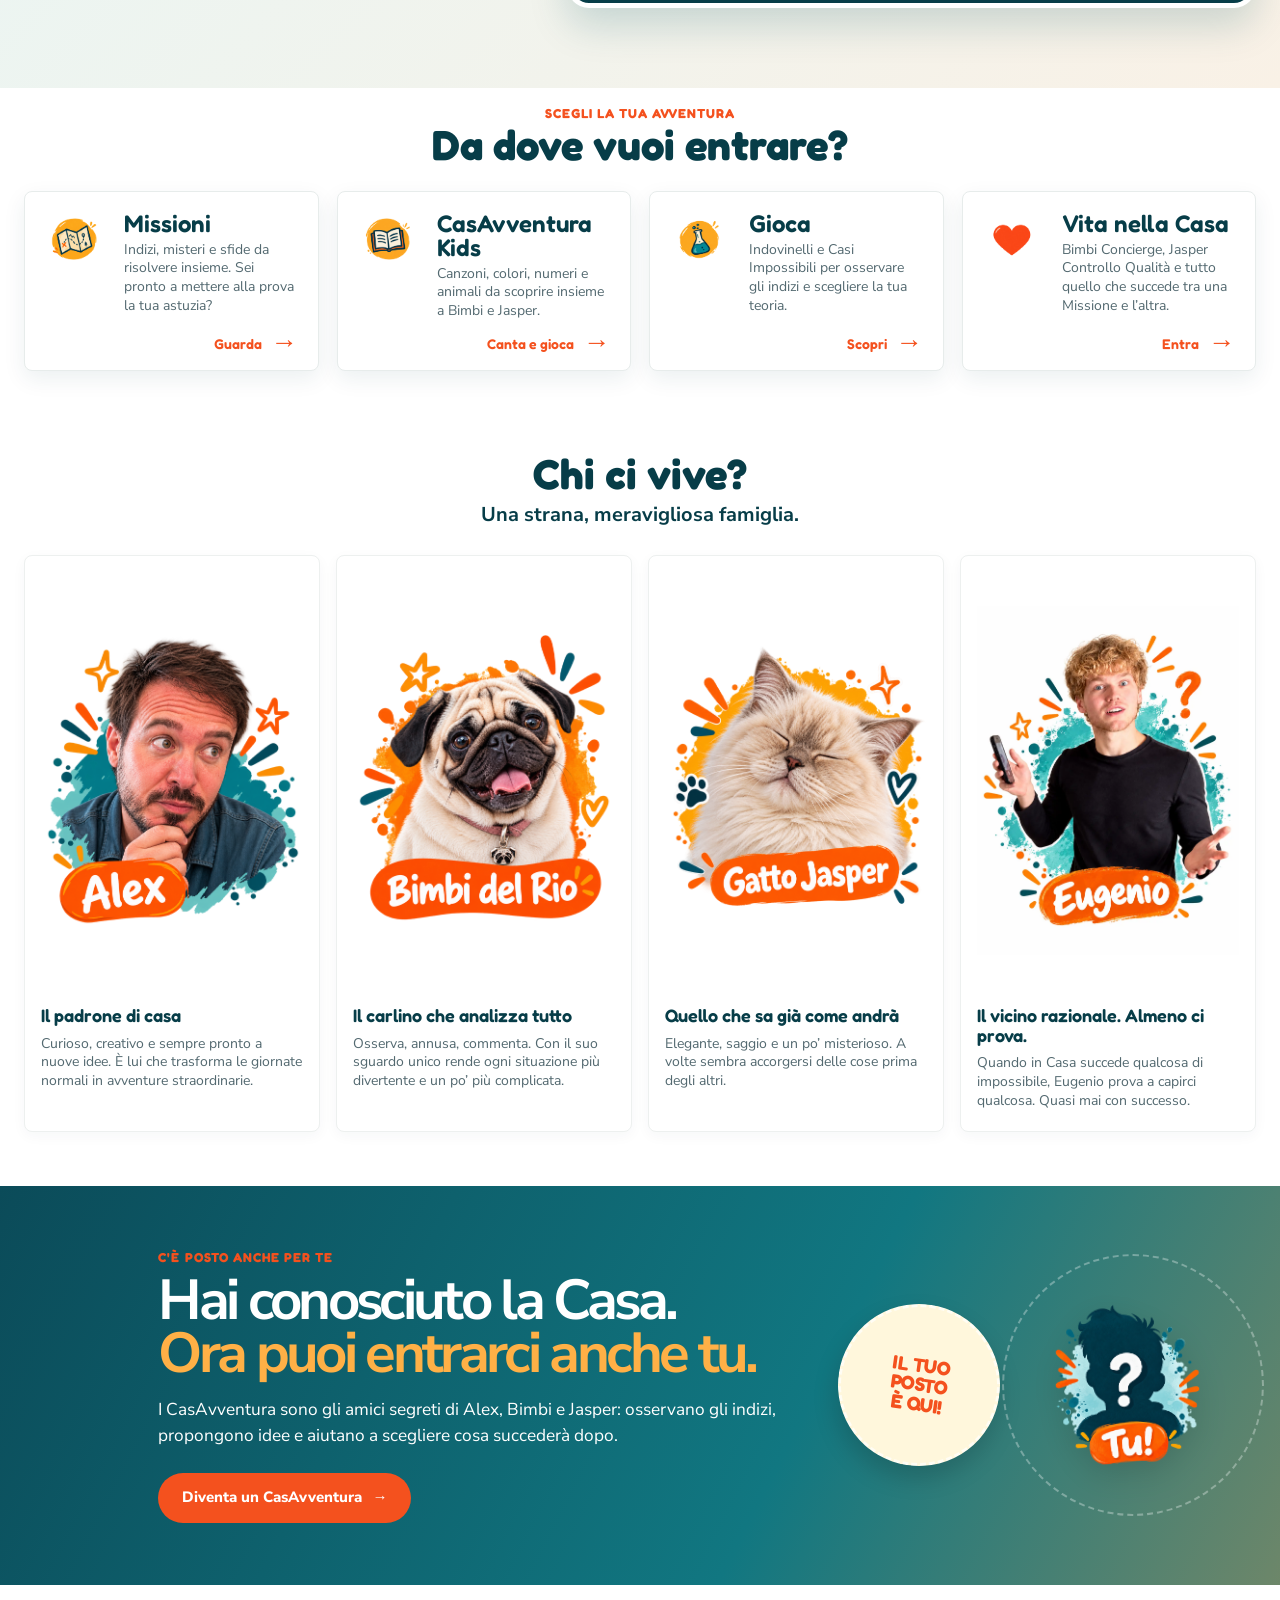
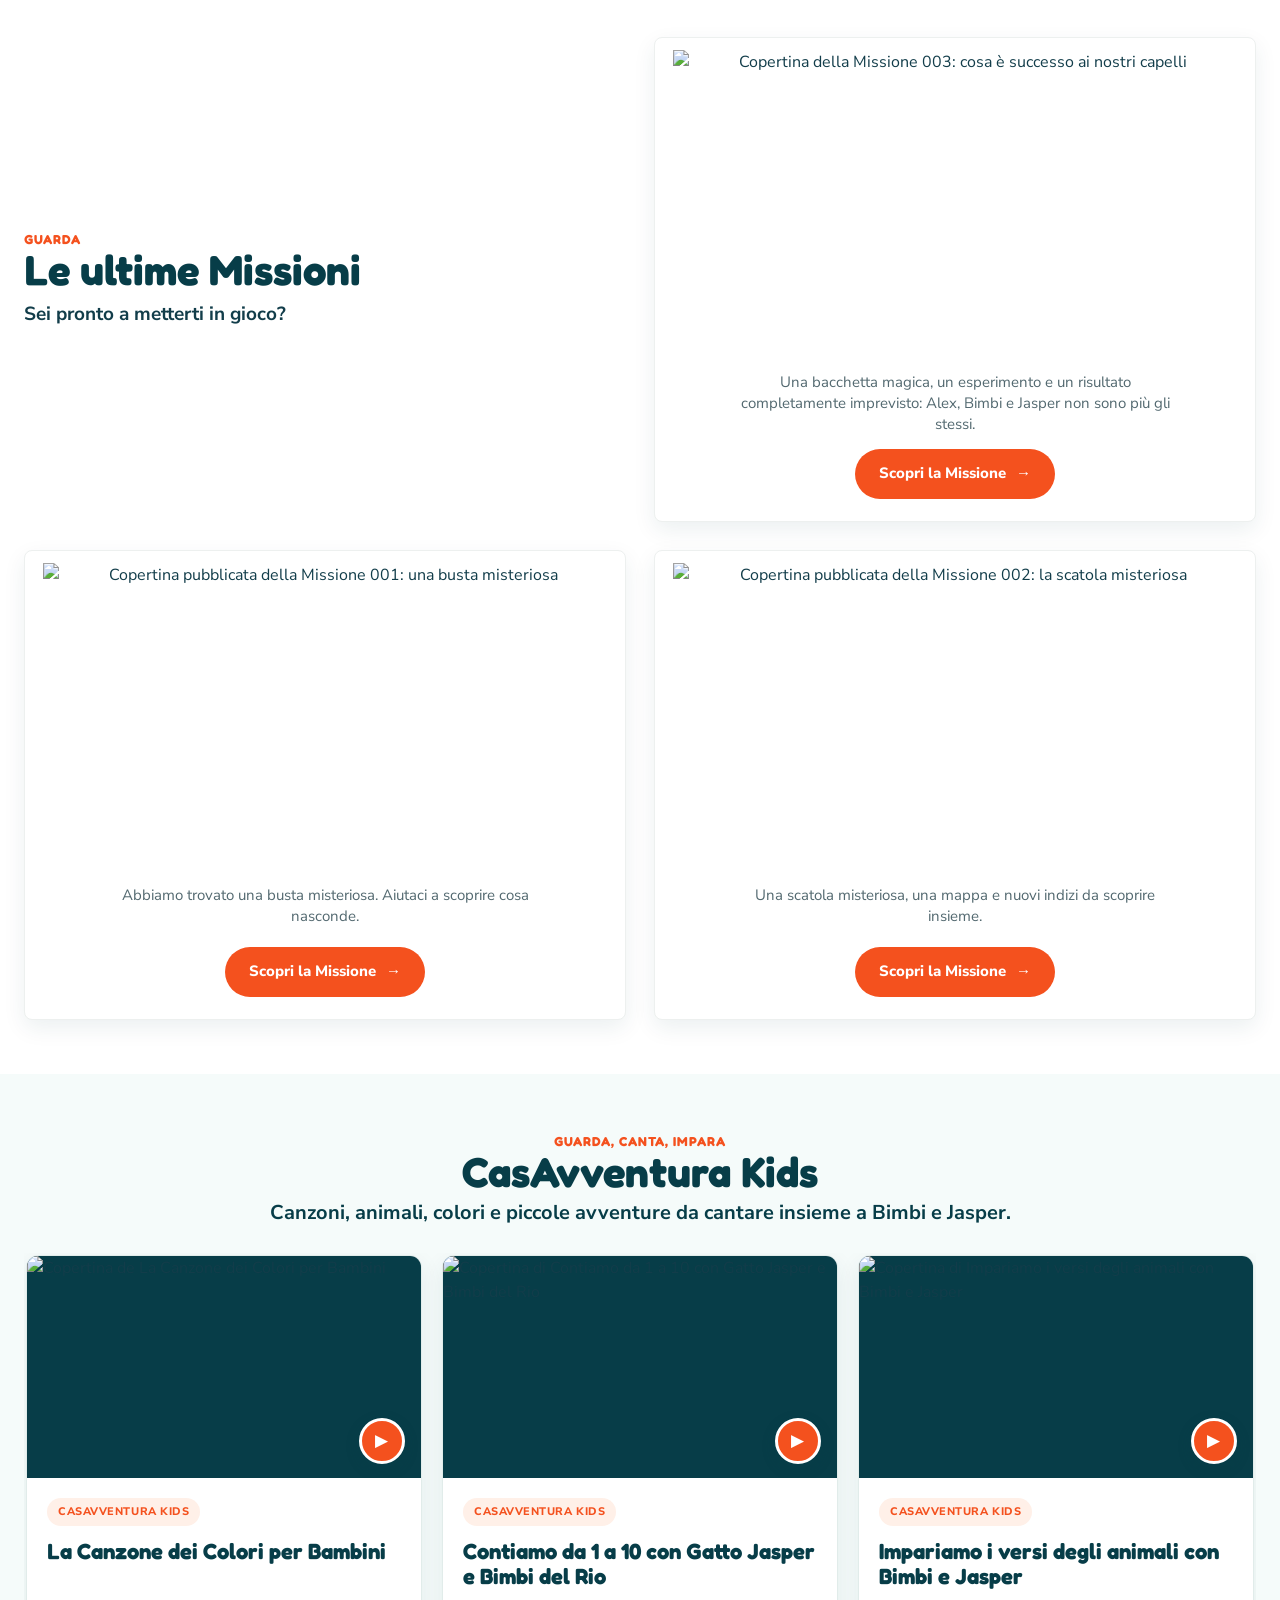
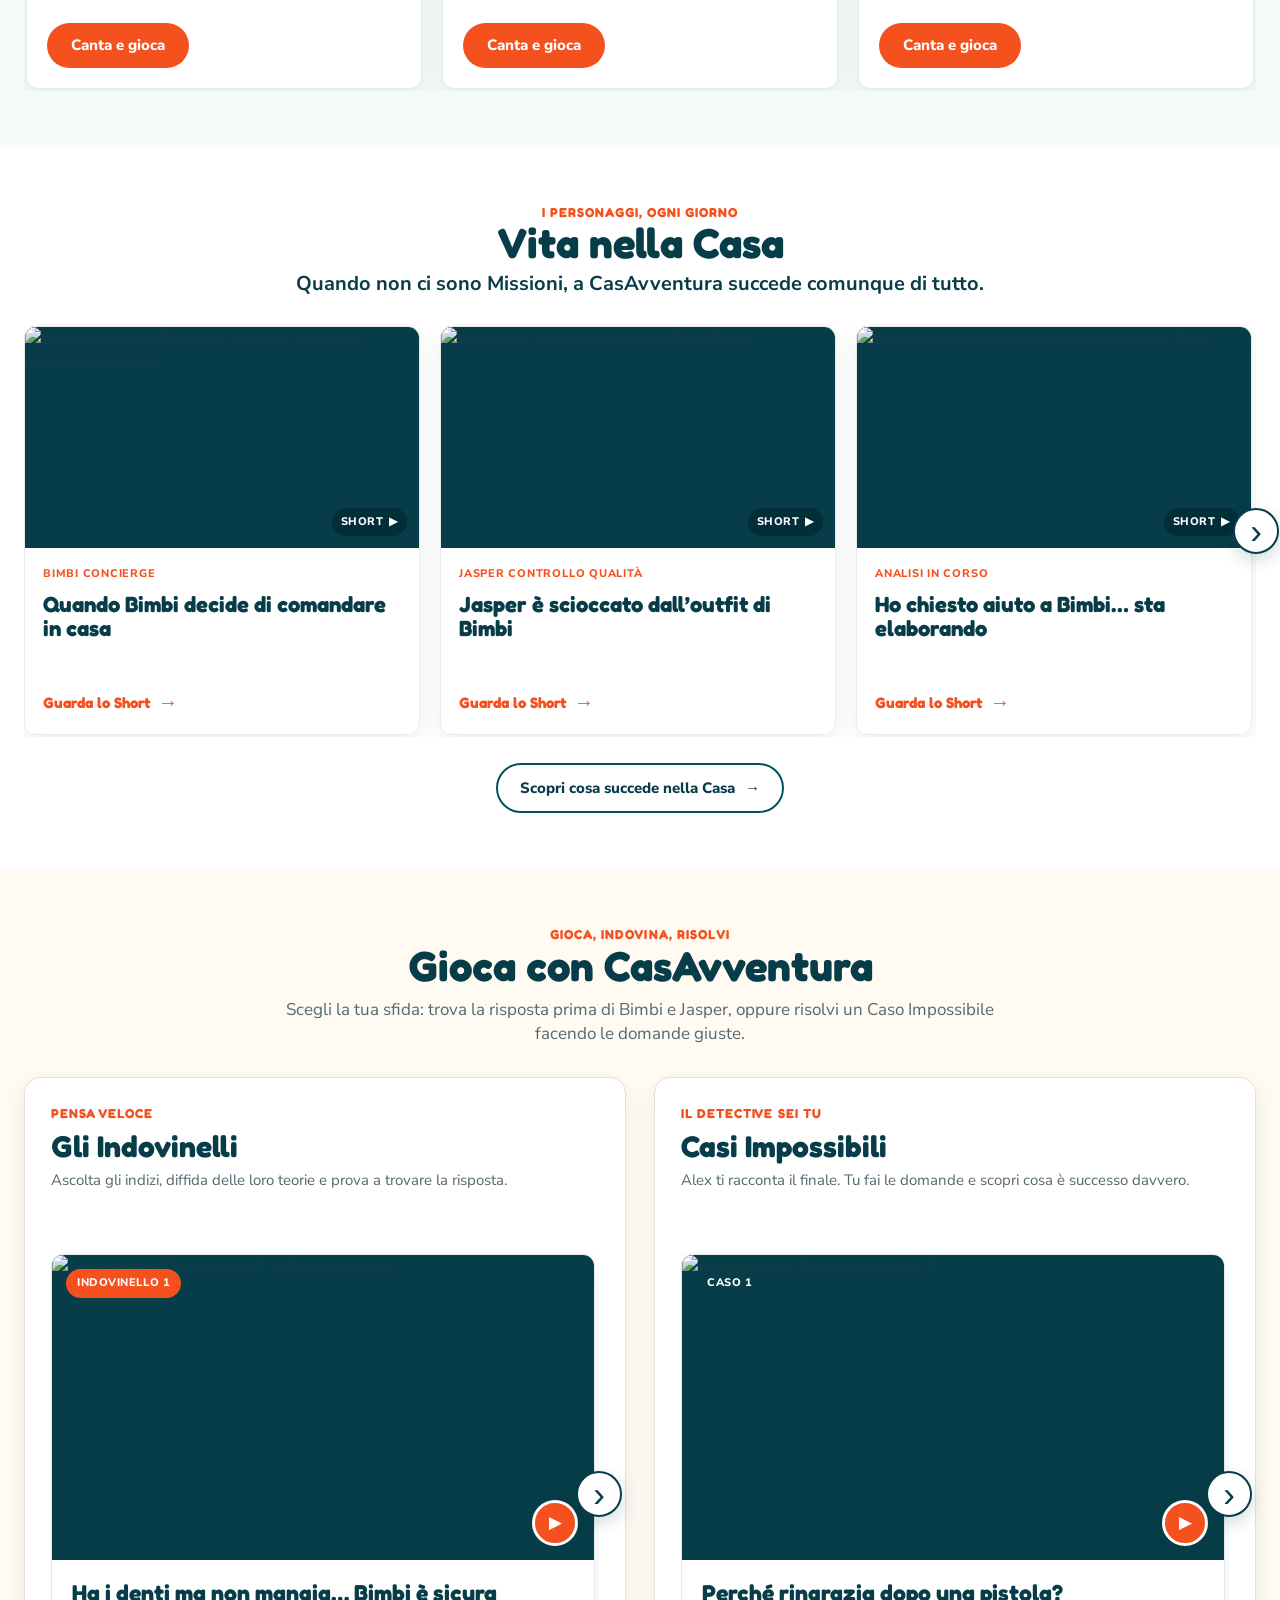
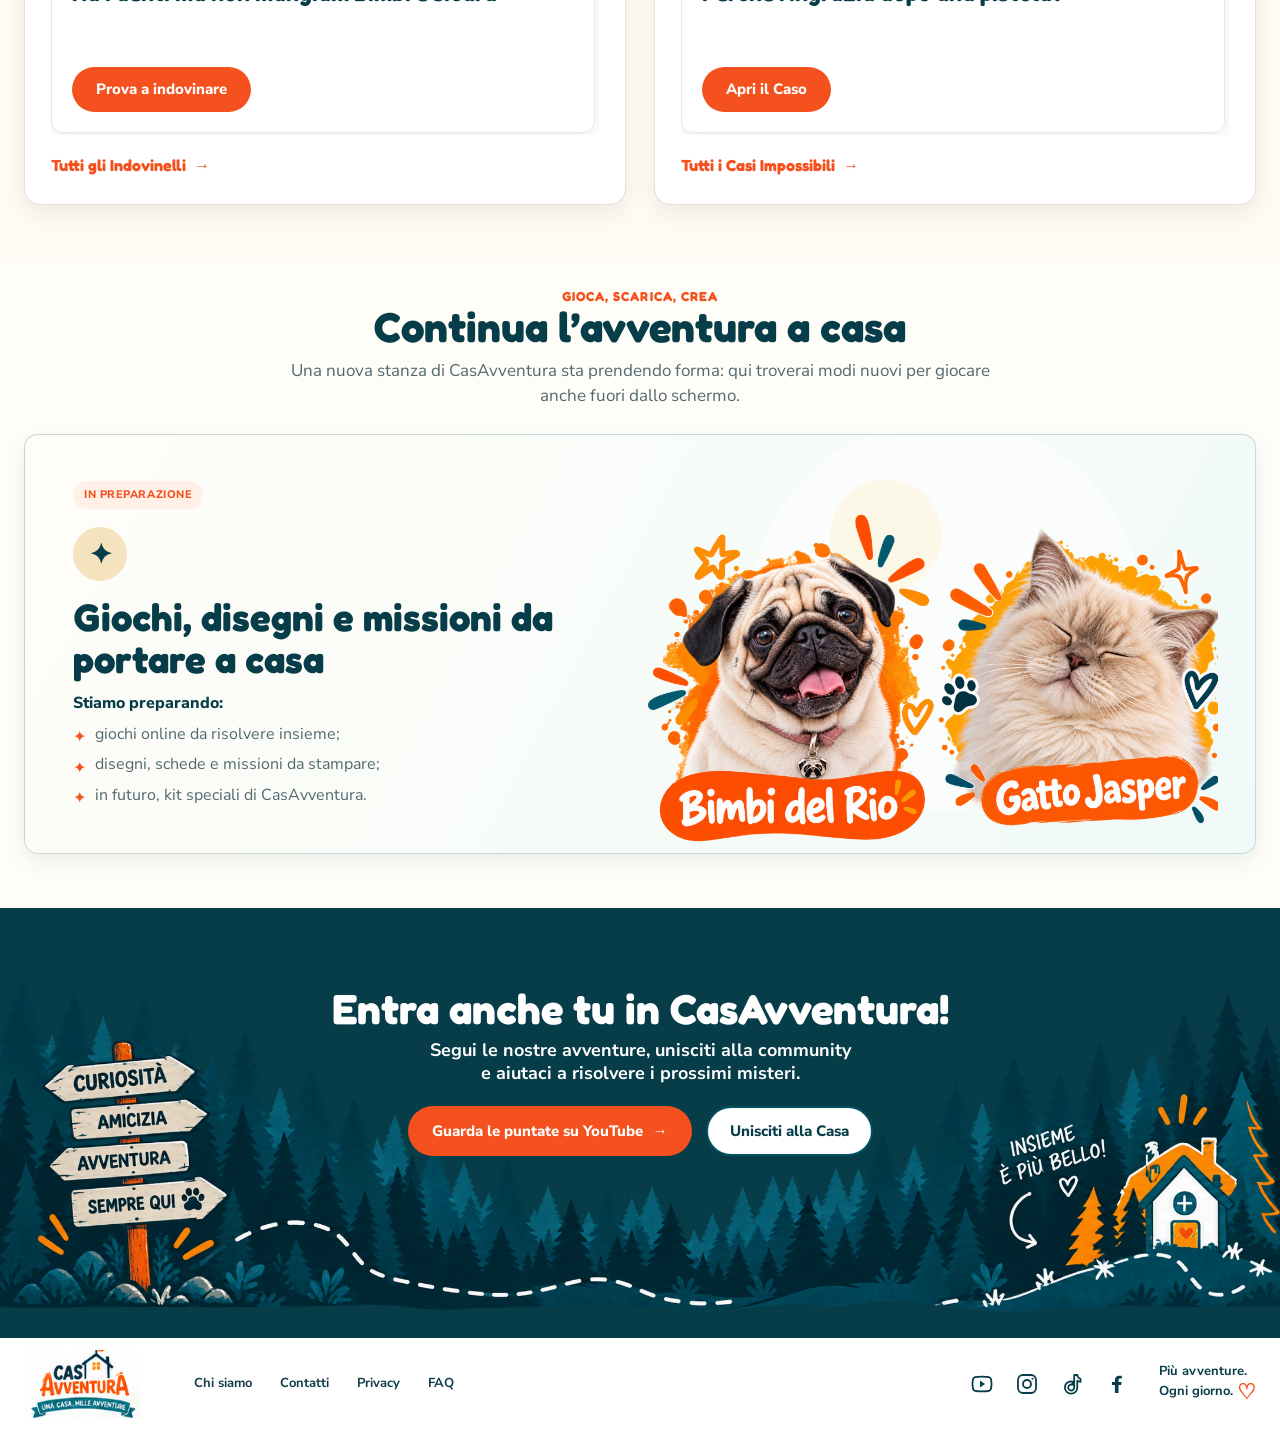
==== commit ad8b1a8f: "Rafforza la fascia community e reinserisce Tu" ====
--- a/index.html
+++ b/index.html
@@ -236,6 +236,7 @@
           <div class="community-ribbon-note" aria-label="Il tuo posto è qui">
             <span>IL TUO<br />POSTO<br />È QUI!</span>
           </div>
+          <img class="community-ribbon-you" src="referenza/tu.png" alt="Tu, un CasAvventura pronto a entrare nella Casa" width="1086" height="1448" loading="lazy" />
         </div>
       </section>
 
--- a/styles.css
+++ b/styles.css
@@ -2569,3 +2569,12 @@
 .community-ribbon-note{flex:0 0 162px;width:162px;height:162px;border-radius:50%;border:3px dashed rgba(255,255,255,.68);background:#fff7dc;color:var(--teal);display:grid;place-items:center;text-align:center;transform:rotate(8deg);box-shadow:0 12px 24px rgba(0,0,0,.16);font-family:var(--brush);font-size:1.2rem;line-height:1.02;position:relative;z-index:1}
 @media (min-width:901px){.main-nav{gap:clamp(13px,1.45vw,26px)}.main-nav a{font-size:clamp(.66rem,.83vw,.78rem)}.header-cta{padding-inline:clamp(12px,1.3vw,19px);font-size:clamp(.66rem,.83vw,.78rem)}}
 @media (max-width:760px){.community-ribbon-inner{padding:54px 0;min-height:0}.community-ribbon-note{display:none}.community-ribbon h2{font-size:2.45rem}.community-ribbon-copy>p:not(.eyebrow){font-size:1rem}}
+
+
+/* Fascia community: il posto è qui e Tu puoi entrarci */
+.community-ribbon-inner{padding-right:min(26%,430px)}
+.community-ribbon:before{width:262px;height:262px;right:16px;top:50%;transform:translateY(-50%);border-color:rgba(255,255,255,.32)}
+.community-ribbon-note{position:absolute;right:clamp(242px,20vw,336px);top:50%;transform:translateY(-50%) rotate(8deg);color:var(--color-orange);font-family:var(--font-display);font-weight:700;letter-spacing:-.02em}
+.community-ribbon-you{position:absolute;z-index:1;right:27px;top:50%;width:205px;height:205px;object-fit:contain;transform:translateY(-50%) rotate(-2deg);filter:drop-shadow(0 10px 16px rgba(0,0,0,.14));pointer-events:none}
+@media (max-width:1100px){.community-ribbon-inner{padding-right:230px}.community-ribbon-you{display:none}.community-ribbon-note{right:28px}}
+@media (max-width:760px){.community-ribbon-inner{padding-right:0}.community-ribbon-you{display:none}}
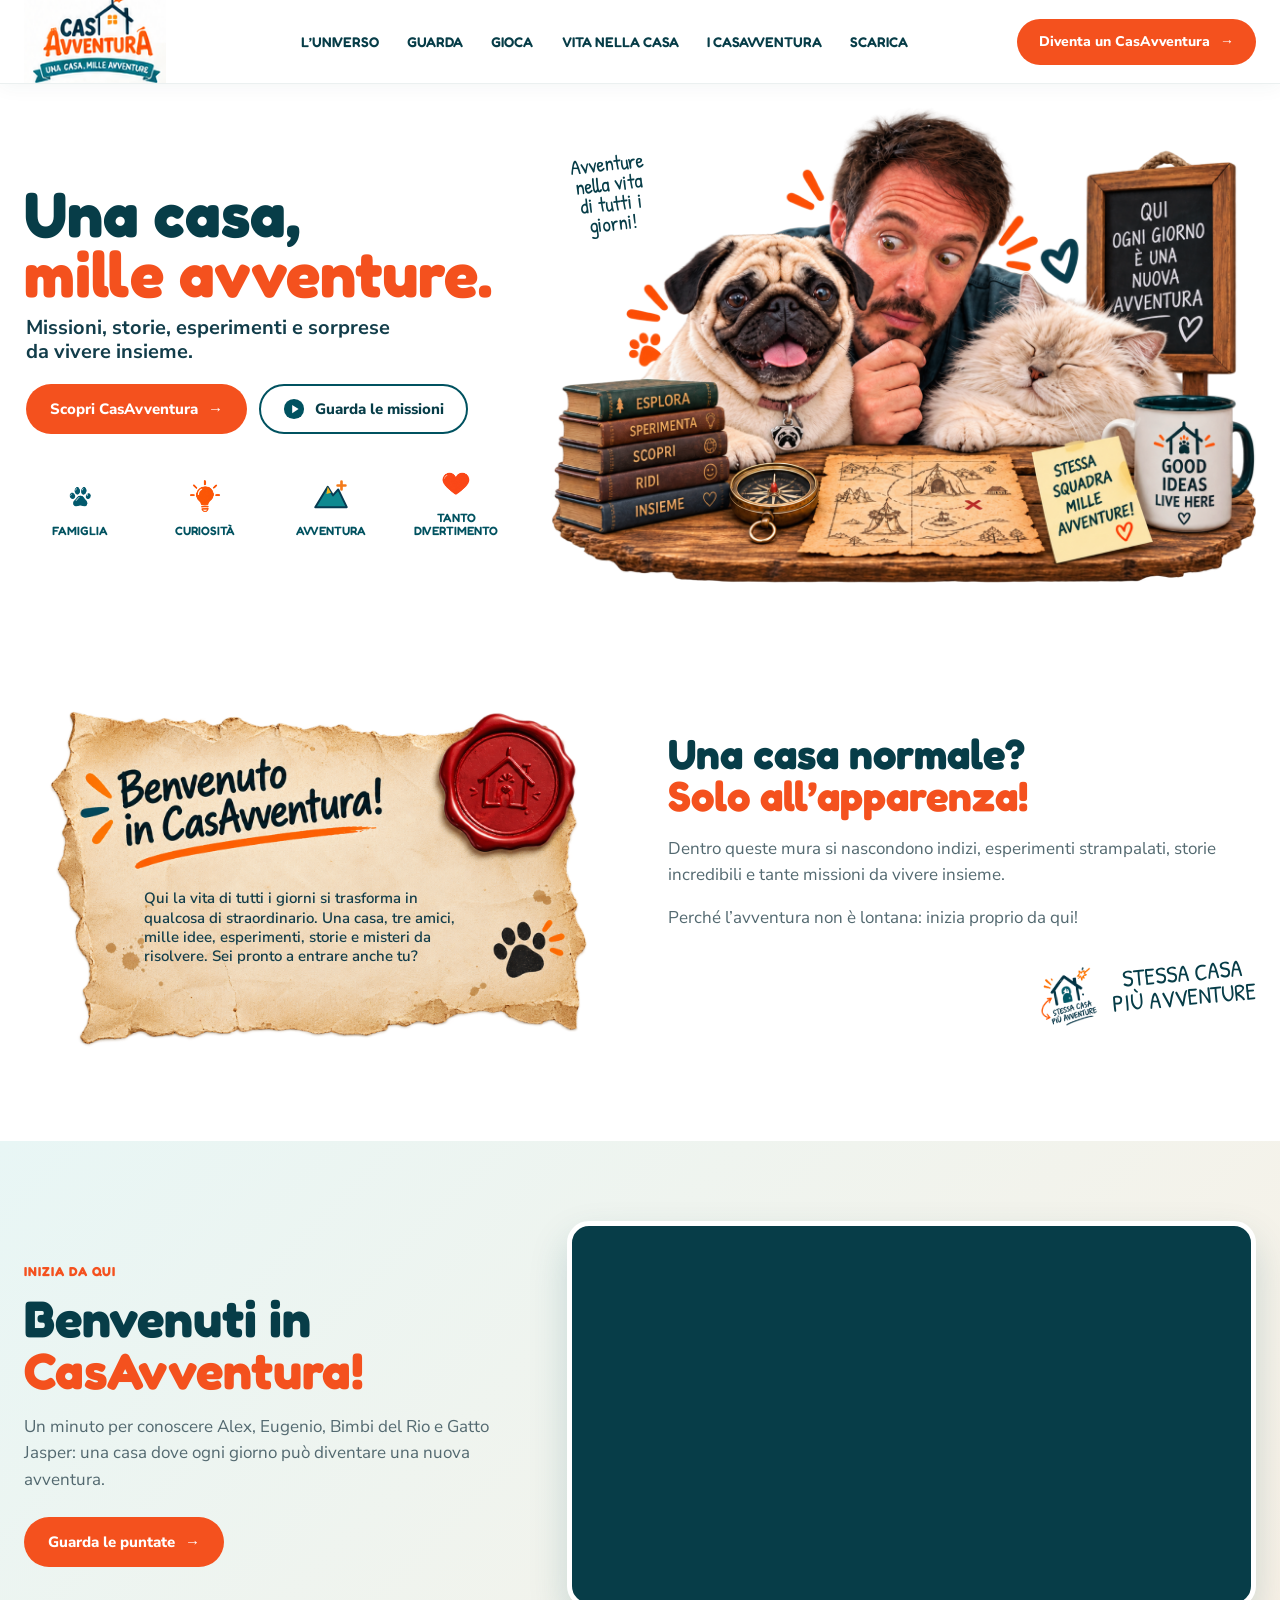
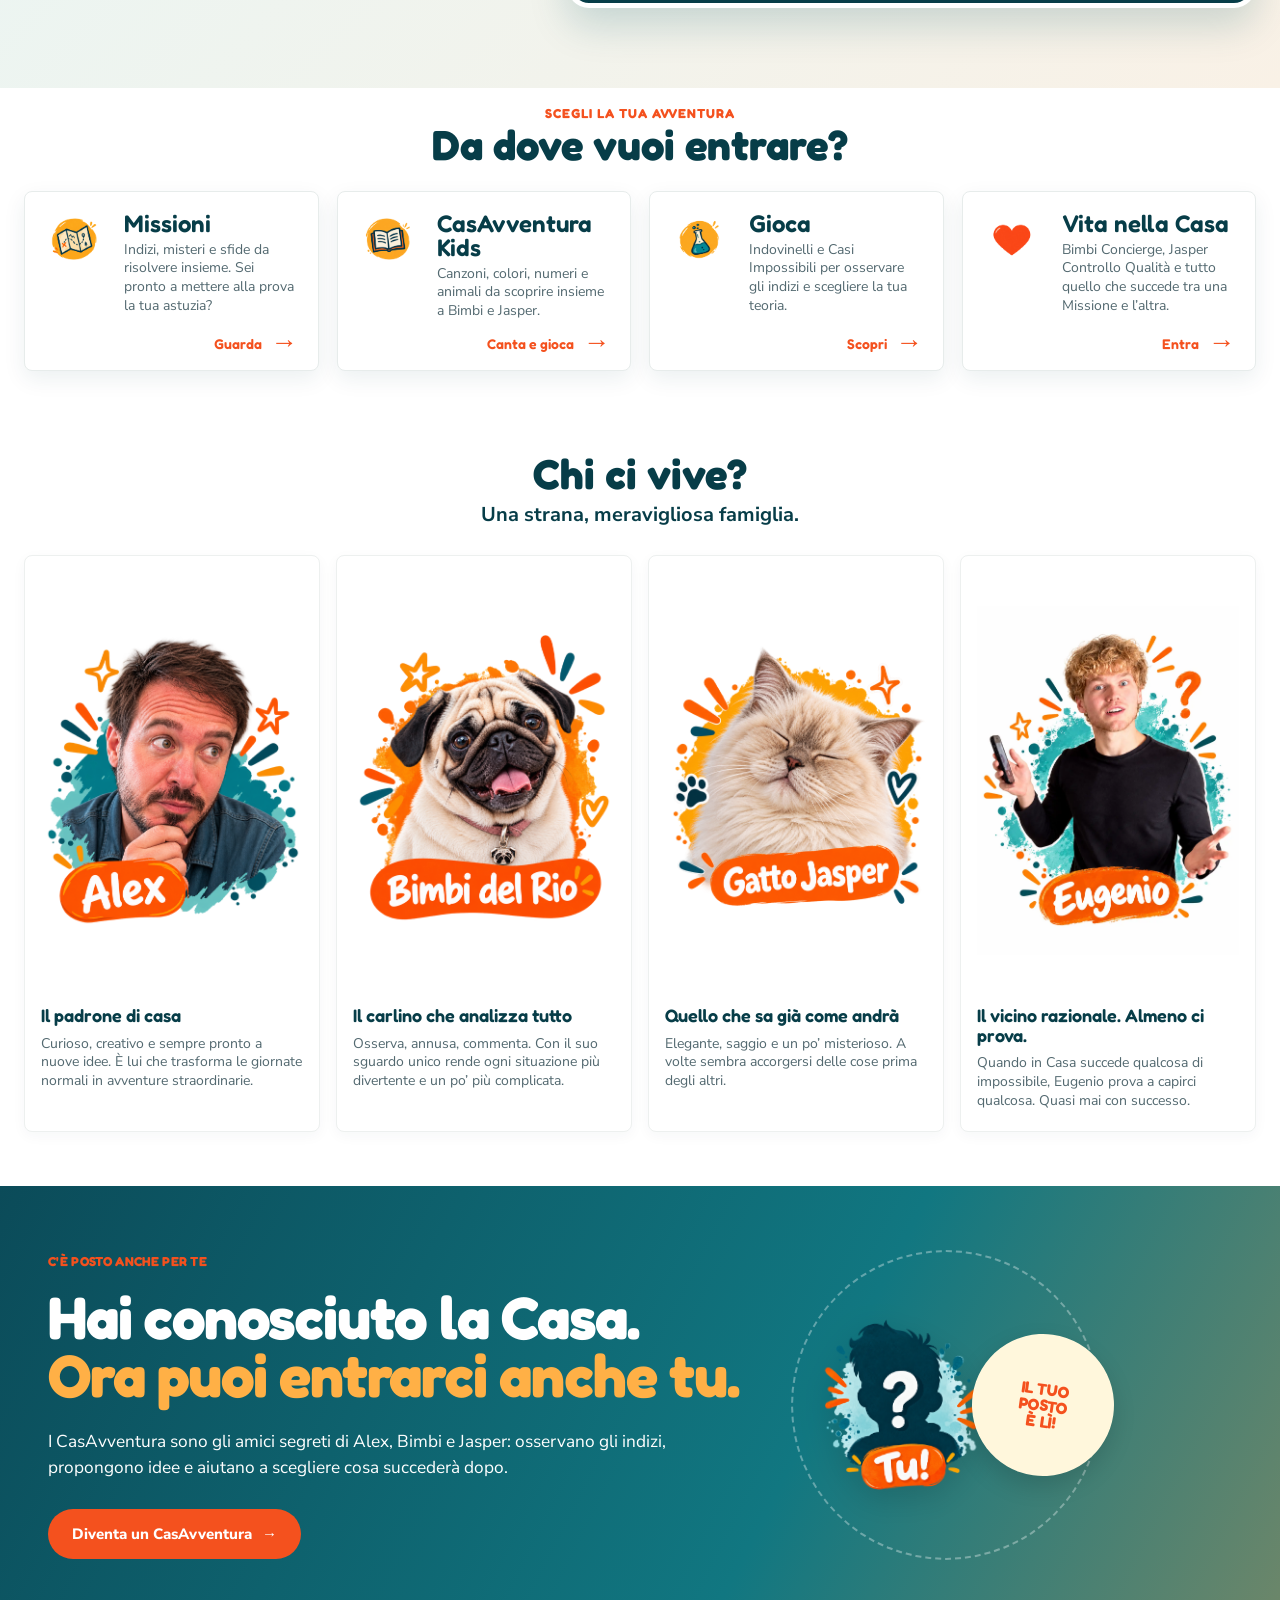
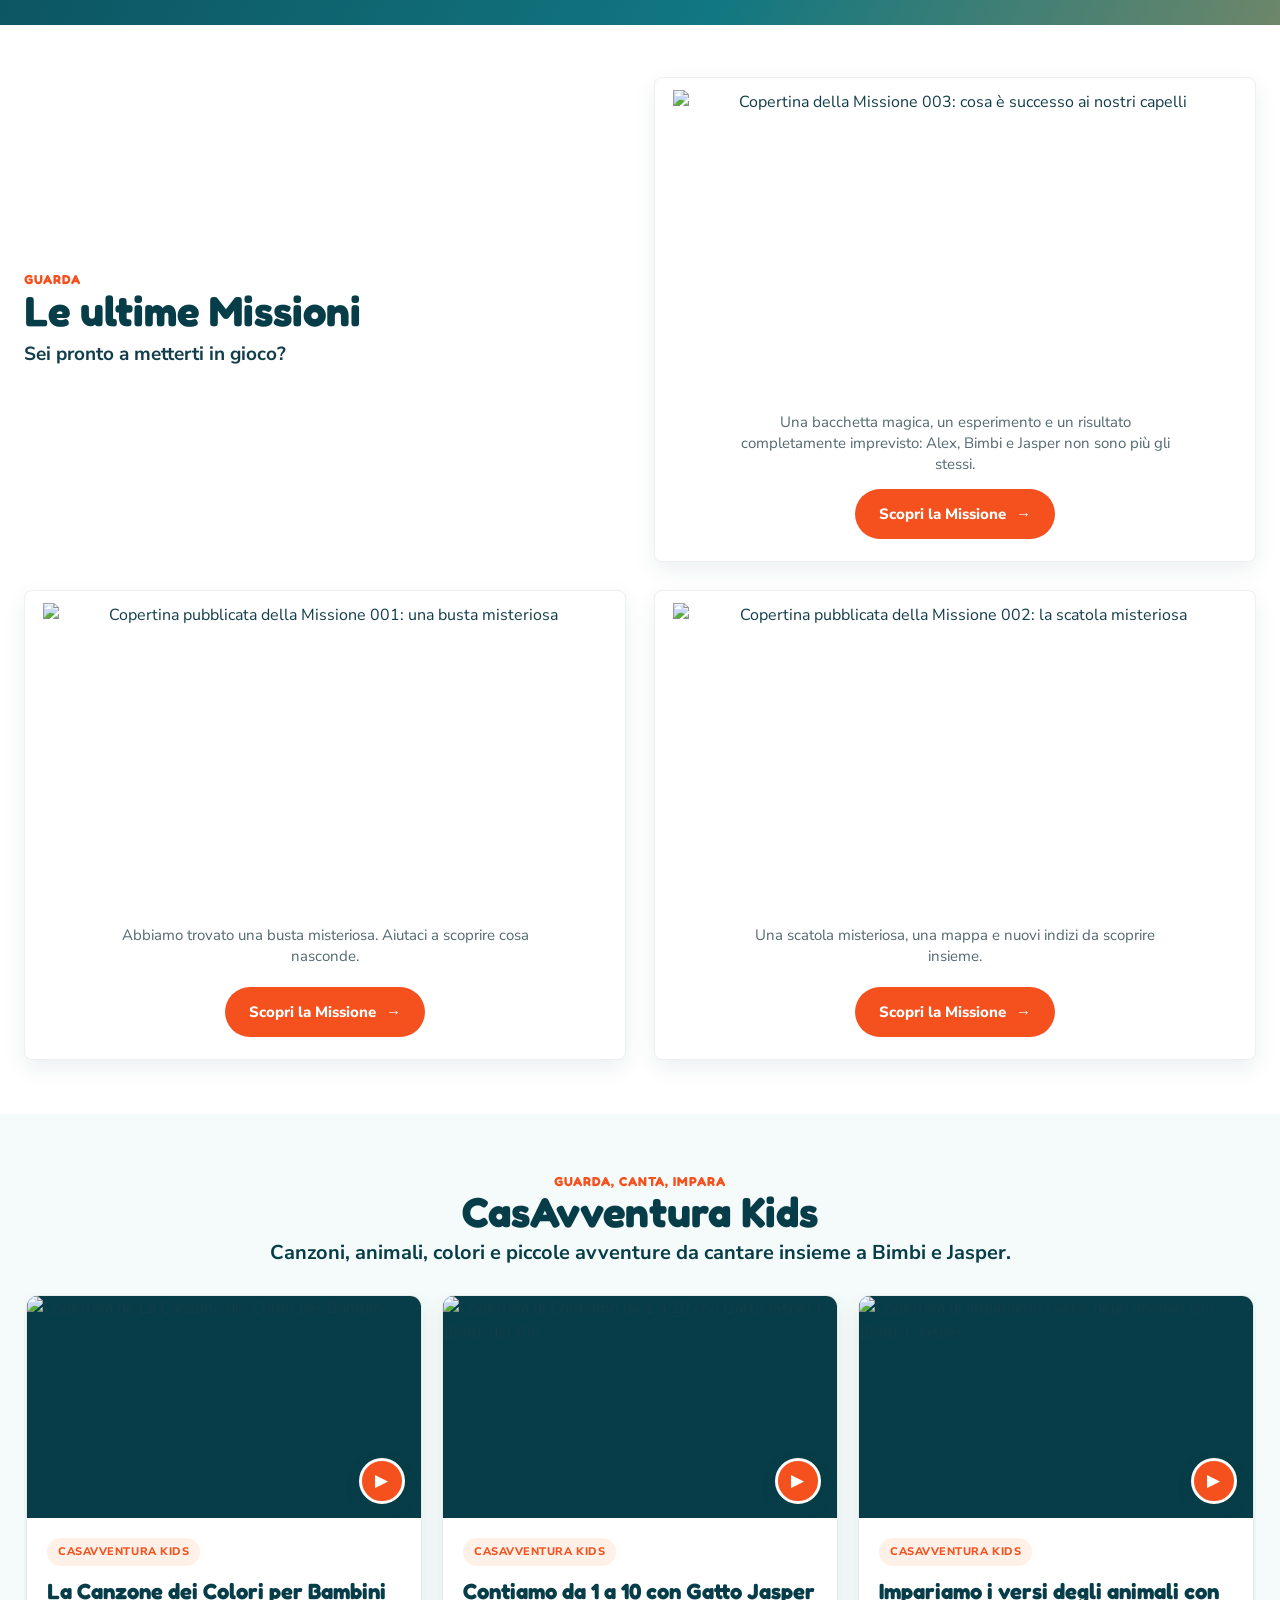
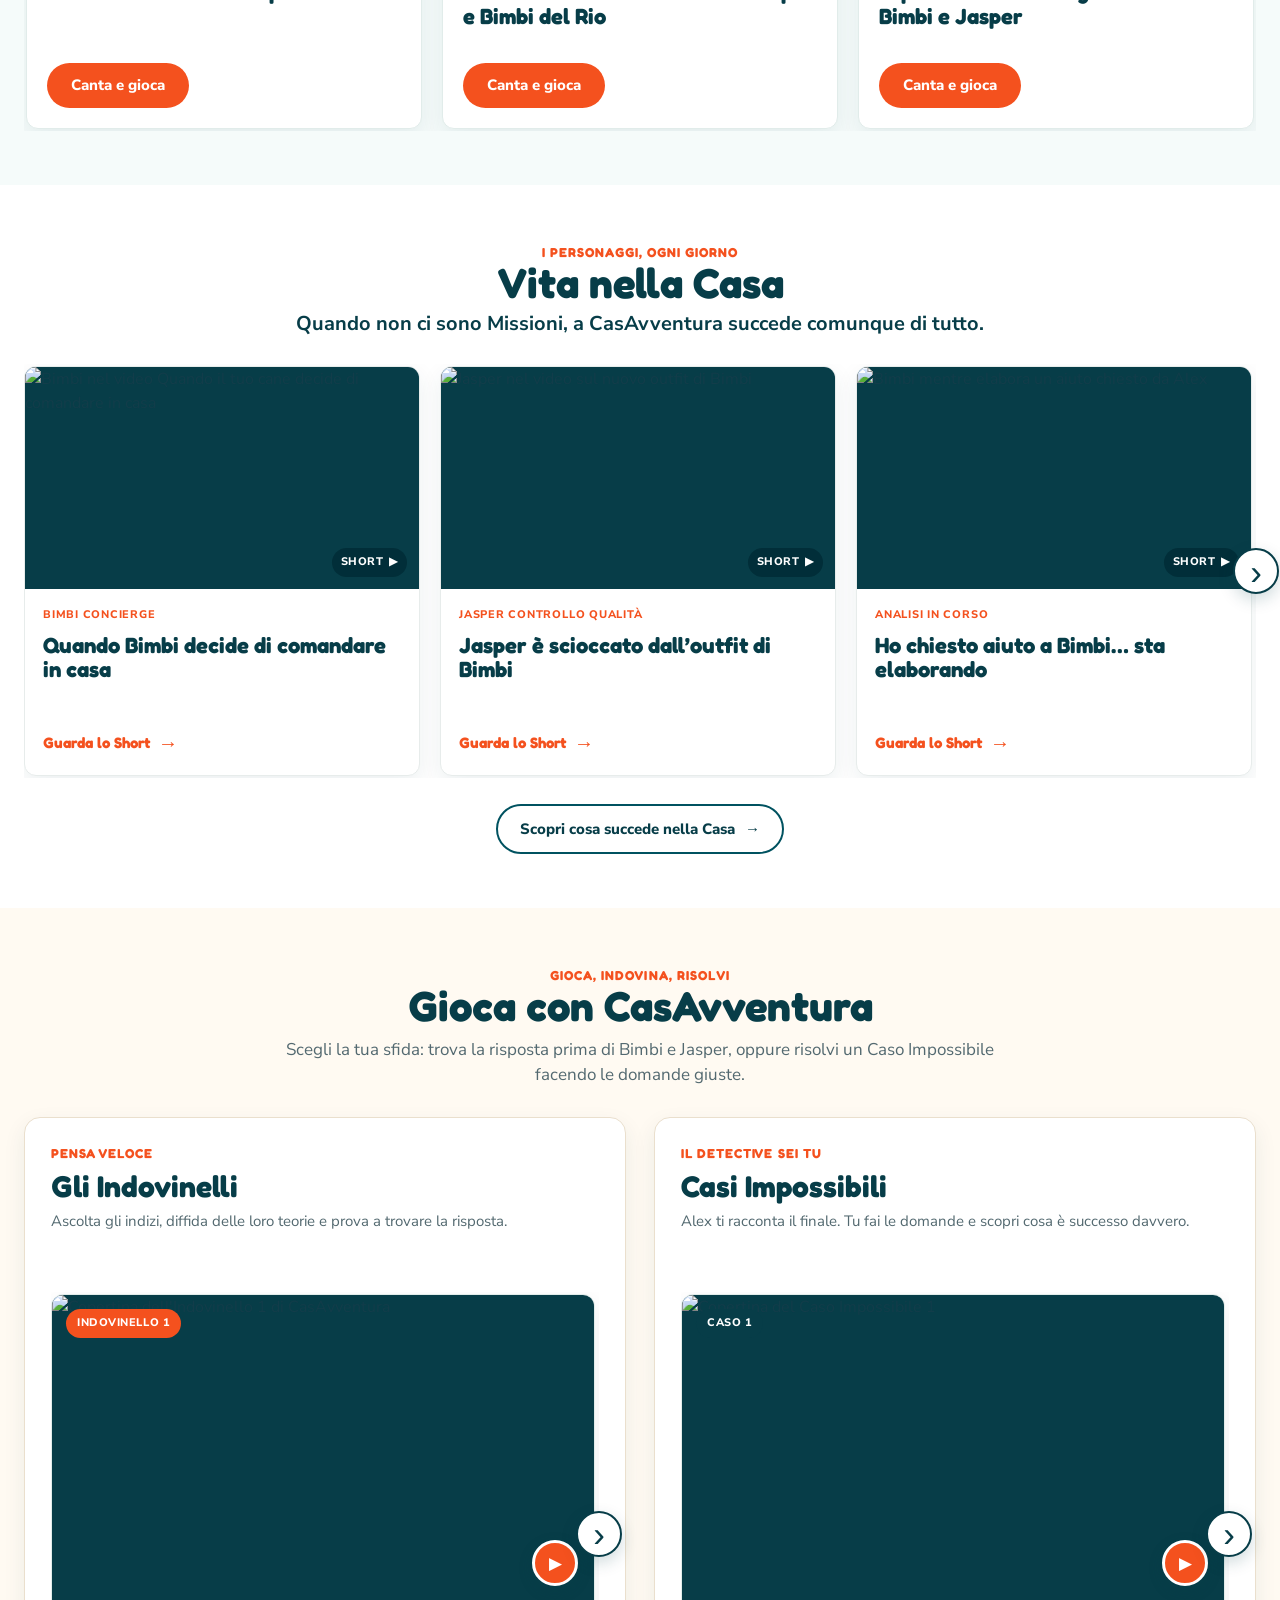
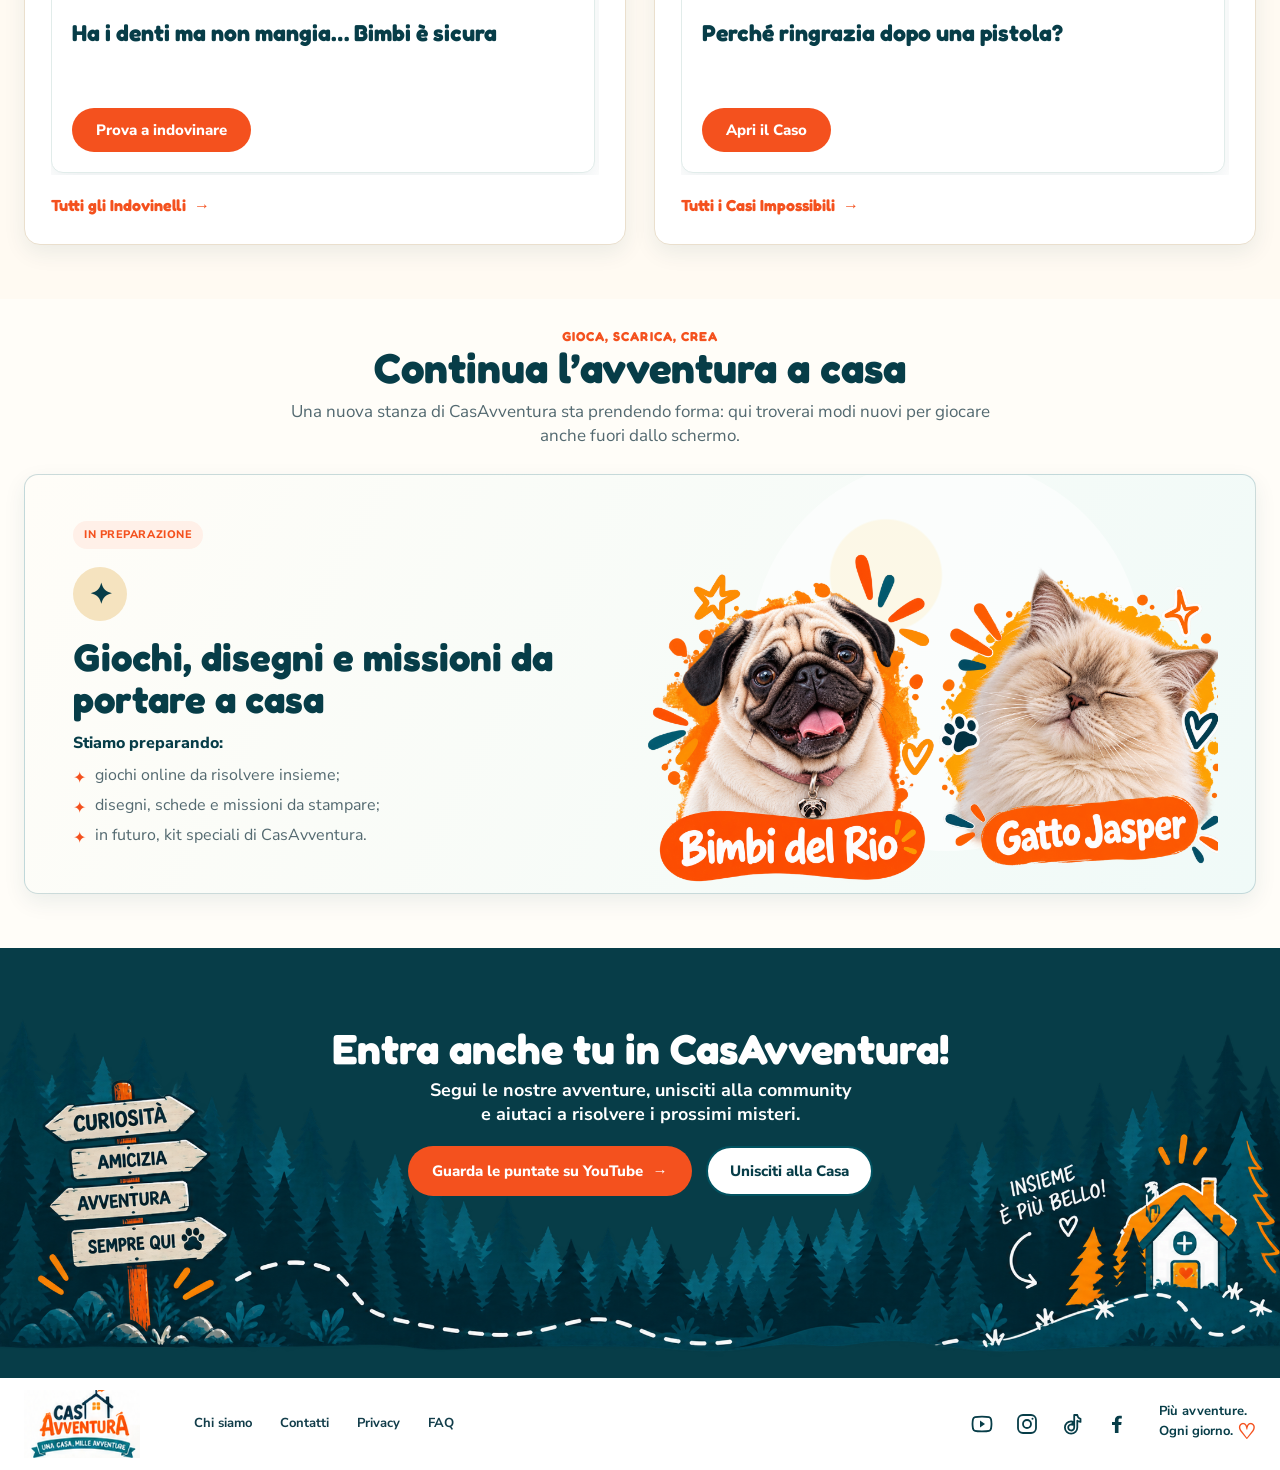
==== commit 4ceec9d5: "Aggiorna il messaggio del badge community" ====
--- a/index.html
+++ b/index.html
@@ -234,7 +234,7 @@
             <a class="button button-primary" href="/i-casavventura/">Diventa un CasAvventura <span aria-hidden="true">→</span></a>
           </div>
           <div class="community-ribbon-note" aria-label="Il tuo posto è qui">
-            <span>IL TUO<br />POSTO<br />È QUI!</span>
+            <span>IL TUO<br />POSTO<br />È LÌ!</span>
           </div>
           <img class="community-ribbon-you" src="referenza/tu.png" alt="Tu, un CasAvventura pronto a entrare nella Casa" width="1086" height="1448" loading="lazy" />
         </div>
--- a/styles.css
+++ b/styles.css
@@ -2558,23 +2558,459 @@
 
 
 /* I CasAvventura — community invitation on the home */
-.community-ribbon{background:linear-gradient(117deg,#0b4b59 0%,#117781 62%,#f29d47 155%);color:#fff;overflow:hidden;position:relative}
-.community-ribbon:before{content:"";position:absolute;width:360px;height:360px;border:2px dashed rgba(255,255,255,.25);border-radius:50%;right:-80px;top:-135px}
-.community-ribbon-inner{min-height:340px;display:flex;align-items:center;justify-content:space-between;gap:48px;padding:62px 10.5%;position:relative}
-.community-ribbon-copy{max-width:690px;position:relative;z-index:1}
-.community-ribbon .eyebrow{color:#ffe081}
-.community-ribbon h2{font-size:clamp(2.1rem,4.4vw,4.05rem);line-height:.95;letter-spacing:-.065em;margin:0 0 17px;color:#fff}
-.community-ribbon h2 span{color:#ffb046}
-.community-ribbon-copy>p:not(.eyebrow){max-width:620px;font-size:1.08rem;line-height:1.48;margin:0 0 24px}
-.community-ribbon-note{flex:0 0 162px;width:162px;height:162px;border-radius:50%;border:3px dashed rgba(255,255,255,.68);background:#fff7dc;color:var(--teal);display:grid;place-items:center;text-align:center;transform:rotate(8deg);box-shadow:0 12px 24px rgba(0,0,0,.16);font-family:var(--brush);font-size:1.2rem;line-height:1.02;position:relative;z-index:1}
-@media (min-width:901px){.main-nav{gap:clamp(13px,1.45vw,26px)}.main-nav a{font-size:clamp(.66rem,.83vw,.78rem)}.header-cta{padding-inline:clamp(12px,1.3vw,19px);font-size:clamp(.66rem,.83vw,.78rem)}}
-@media (max-width:760px){.community-ribbon-inner{padding:54px 0;min-height:0}.community-ribbon-note{display:none}.community-ribbon h2{font-size:2.45rem}.community-ribbon-copy>p:not(.eyebrow){font-size:1rem}}
-
-
-/* Fascia community: il posto è qui e Tu puoi entrarci */
-.community-ribbon-inner{padding-right:min(26%,430px)}
-.community-ribbon:before{width:262px;height:262px;right:16px;top:50%;transform:translateY(-50%);border-color:rgba(255,255,255,.32)}
-.community-ribbon-note{position:absolute;right:clamp(242px,20vw,336px);top:50%;transform:translateY(-50%) rotate(8deg);color:var(--color-orange);font-family:var(--font-display);font-weight:700;letter-spacing:-.02em}
-.community-ribbon-you{position:absolute;z-index:1;right:27px;top:50%;width:205px;height:205px;object-fit:contain;transform:translateY(-50%) rotate(-2deg);filter:drop-shadow(0 10px 16px rgba(0,0,0,.14));pointer-events:none}
-@media (max-width:1100px){.community-ribbon-inner{padding-right:230px}.community-ribbon-you{display:none}.community-ribbon-note{right:28px}}
-@media (max-width:760px){.community-ribbon-inner{padding-right:0}.community-ribbon-you{display:none}}
+.community-ribbon{
+  --circle-size:300px;
+  --circle-right:6.5%;
+  --you-size:205px;
+  position:relative;
+  overflow:hidden;
+  background:linear-gradient(117deg,#0b4b59 0%,#117781 62%,#f29d47 155%);
+  color:#fff;
+}
+.community-ribbon:before{
+  content:"";
+  position:absolute;
+  z-index:0;
+  width:var(--circle-size);
+  height:var(--circle-size);
+  right:var(--circle-right);
+  top:50%;
+  border:2px dashed rgba(255,255,255,.34);
+  border-radius:50%;
+  transform:translateY(-50%);
+  pointer-events:none;
+}
+.community-ribbon-inner{
+  min-height:340px;
+  position:relative;
+  display:flex;
+  align-items:center;
+  padding:58px 10.5%;
+}
+.community-ribbon-copy{
+  position:relative;
+  z-index:2;
+  width:68%;
+  max-width:780px;
+  padding-right:18px;
+}
+.community-ribbon .eyebrow{
+  margin-bottom:9px;
+  color:var(--color-orange);
+}
+.community-ribbon h2{
+  max-width:760px;
+  margin:0 0 18px;
+  color:#fff;
+  font-family:var(--font-display);
+  font-size:clamp(2.2rem,4vw,3.75rem);
+  font-weight:700;
+  line-height:.96;
+  letter-spacing:-.055em;
+}
+.community-ribbon h2 span{
+  display:block;
+  color:#ffb046;
+  white-space:nowrap;
+}
+.community-ribbon-copy>p:not(.eyebrow){
+  max-width:650px;
+  margin:0 0 24px;
+  font-size:1.08rem;
+  line-height:1.48;
+}
+.community-ribbon-note{
+  position:absolute;
+  z-index:3;
+  right:1.8%;
+  top:50%;
+  width:132px;
+  height:132px;
+  display:grid;
+  place-items:center;
+  border:0;
+  border-radius:50%;
+  background:#fff7dc;
+  color:var(--color-orange);
+  box-shadow:0 10px 24px rgba(0,0,0,.14);
+  font-family:var(--font-display);
+  font-size:1rem;
+  font-weight:700;
+  line-height:1.02;
+  letter-spacing:-.02em;
+  text-align:center;
+  transform:translateY(-50%) rotate(8deg);
+}
+.community-ribbon-you{
+  position:absolute;
+  z-index:2;
+  right:calc(var(--circle-right) + 47.5px);
+  top:50%;
+  width:var(--you-size);
+  height:var(--you-size);
+  object-fit:contain;
+  transform:translateY(-50%) rotate(-2deg);
+  filter:drop-shadow(0 10px 16px rgba(0,0,0,.14));
+  pointer-events:none;
+}
+@media (max-width:1100px){
+  .community-ribbon{
+    --circle-size:250px;
+    --circle-right:7%;
+    --you-size:170px;
+  }
+  .community-ribbon-inner{
+    padding-right:300px;
+  }
+  .community-ribbon-copy{
+    width:68%;
+  }
+  .community-ribbon h2 span{
+    white-space:normal;
+  }
+  .community-ribbon-note{
+    right:1.8%;
+    width:112px;
+    height:112px;
+    font-size:.88rem;
+  }
+  .community-ribbon-you{
+    right:calc(var(--circle-right) + 40px);
+  }
+}
+@media (max-width:760px){
+  .community-ribbon{
+    --circle-size:230px;
+    --you-size:158px;
+  }
+  .community-ribbon-inner{
+    min-height:0;
+    display:block;
+    padding:48px 0 278px;
+  }
+  .community-ribbon-copy{
+    width:100%;
+    max-width:none;
+    padding-right:0;
+  }
+  .community-ribbon h2{
+    font-size:clamp(2.35rem,10.5vw,3.1rem);
+  }
+  .community-ribbon-copy>p:not(.eyebrow){
+    font-size:1rem;
+  }
+  .community-ribbon:before{
+    right:50%;
+    top:auto;
+    bottom:28px;
+    transform:translateX(50%);
+  }
+  .community-ribbon-you{
+    right:calc(50% - 79px);
+    top:auto;
+    bottom:52px;
+    transform:rotate(-2deg);
+  }
+  .community-ribbon-note{
+    top:auto;
+    right:calc(50% - 154px);
+    bottom:145px;
+    width:104px;
+    height:104px;
+    font-size:.8rem;
+  }
+}
+
+/* Fascia community — allineamento finale alla grammatica della homepage */
+.community-ribbon{
+  --circle-size:330px;
+  --circle-right:6.5%;
+  --you-size:225px;
+}
+.community-ribbon-inner{
+  min-height:380px;
+  padding-top:70px;
+  padding-bottom:70px;
+}
+.community-ribbon-copy{
+  width:68%;
+  max-width:790px;
+  padding-right:22px;
+}
+.community-ribbon .eyebrow{
+  margin-bottom:18px;
+  letter-spacing:.025em;
+}
+.community-ribbon h2{
+  margin-bottom:26px;
+  font-size:clamp(2.35rem,4vw,4.05rem);
+  line-height:.94;
+  letter-spacing:-.025em;
+}
+.community-ribbon-copy>p:not(.eyebrow){
+  max-width:640px;
+  margin-bottom:30px;
+  line-height:1.58;
+}
+.community-ribbon-note{
+  right:1.4%;
+  width:148px;
+  height:148px;
+  font-size:1.04rem;
+}
+.community-ribbon-you{
+  right:calc(var(--circle-right) + 52.5px);
+}
+@media (max-width:1100px){
+  .community-ribbon{
+    --circle-size:270px;
+    --circle-right:7%;
+    --you-size:184px;
+  }
+  .community-ribbon-inner{
+    min-height:350px;
+    padding-top:58px;
+    padding-bottom:58px;
+    padding-right:310px;
+  }
+  .community-ribbon-copy{
+    width:68%;
+    padding-right:14px;
+  }
+  .community-ribbon-note{
+    right:1.6%;
+    width:122px;
+    height:122px;
+    font-size:.9rem;
+  }
+  .community-ribbon-you{
+    right:calc(var(--circle-right) + 43px);
+  }
+}
+@media (max-width:760px){
+  .community-ribbon-inner{
+    min-height:0;
+    padding-top:48px;
+    padding-bottom:290px;
+  }
+  .community-ribbon .eyebrow{
+    margin-bottom:13px;
+  }
+  .community-ribbon h2{
+    margin-bottom:22px;
+    letter-spacing:-.02em;
+  }
+  .community-ribbon-copy>p:not(.eyebrow){
+    margin-bottom:24px;
+    line-height:1.48;
+  }
+  .community-ribbon-note{
+    right:calc(50% - 154px);
+    bottom:152px;
+  }
+}
+
+
+/* Community ribbon — layout statico per breakpoint */
+@media (min-width: 1201px) {
+  .community-ribbon-inner {
+    width: min(1280px, calc(100% - 96px));
+    min-height: 390px;
+    margin-inline: auto;
+    display: block;
+    padding: 66px 0 66px;
+  }
+
+  .community-ribbon-copy {
+    width: 780px;
+    max-width: 780px;
+    padding-right: 0;
+  }
+
+  .community-ribbon .eyebrow {
+    margin-bottom: 16px;
+  }
+
+  .community-ribbon h2 {
+    width: 780px;
+    max-width: 780px;
+    margin-bottom: 24px;
+    font-size: 60px;
+    line-height: .98;
+    letter-spacing: -.02em;
+  }
+
+  .community-ribbon h2 span {
+    white-space: nowrap;
+  }
+
+  .community-ribbon-copy > p:not(.eyebrow) {
+    width: 620px;
+    max-width: 620px;
+    margin-bottom: 28px;
+    line-height: 1.5;
+  }
+
+  .community-ribbon:before {
+    width: 310px;
+    height: 310px;
+    right: 3.5%;
+  }
+
+  .community-ribbon-you {
+    width: 218px;
+    height: 218px;
+    right: calc(3.5% + 46px);
+  }
+
+  .community-ribbon-note {
+    right: 0;
+    width: 142px;
+    height: 142px;
+    font-size: 1rem;
+  }
+}
+
+@media (min-width: 781px) and (max-width: 1200px) {
+  .community-ribbon-inner {
+    min-height: 360px;
+    display: block;
+    padding: 58px 34% 58px 7%;
+  }
+
+  .community-ribbon-copy {
+    width: 100%;
+    max-width: 650px;
+    padding-right: 0;
+  }
+
+  .community-ribbon h2 {
+    width: 100%;
+    max-width: 650px;
+    margin-bottom: 22px;
+    font-size: 46px;
+    line-height: .98;
+    letter-spacing: -.02em;
+  }
+
+  .community-ribbon h2 span {
+    white-space: normal;
+  }
+
+  .community-ribbon-copy > p:not(.eyebrow) {
+    width: 100%;
+    max-width: 560px;
+    margin-bottom: 26px;
+    line-height: 1.48;
+  }
+
+  .community-ribbon:before {
+    width: 260px;
+    height: 260px;
+    right: 5%;
+  }
+
+  .community-ribbon-you {
+    width: 178px;
+    height: 178px;
+    right: calc(5% + 40px);
+  }
+
+  .community-ribbon-note {
+    right: 1.5%;
+    width: 116px;
+    height: 116px;
+    font-size: .86rem;
+  }
+}
+
+@media (max-width: 780px) {
+  .community-ribbon-inner {
+    display: block;
+    min-height: 0;
+    padding: 46px 18px 300px;
+  }
+
+  .community-ribbon-copy {
+    width: 100%;
+    max-width: 100%;
+    padding-right: 0;
+  }
+
+  .community-ribbon h2 {
+    width: 100%;
+    max-width: 100%;
+    margin-bottom: 22px;
+    font-size: 42px;
+    line-height: .98;
+    letter-spacing: -.02em;
+  }
+
+  .community-ribbon h2 span {
+    white-space: normal;
+  }
+
+  .community-ribbon-copy > p:not(.eyebrow) {
+    width: 100%;
+    max-width: 100%;
+    margin-bottom: 24px;
+    line-height: 1.48;
+  }
+
+  .community-ribbon:before {
+    width: 230px;
+    height: 230px;
+    right: 50%;
+    top: auto;
+    bottom: 28px;
+    transform: translateX(50%);
+  }
+
+  .community-ribbon-you {
+    width: 158px;
+    height: 158px;
+    right: calc(50% - 79px);
+    top: auto;
+    bottom: 54px;
+    transform: rotate(-2deg);
+  }
+
+  .community-ribbon-note {
+    top: auto;
+    right: calc(50% - 154px);
+    bottom: 150px;
+    width: 104px;
+    height: 104px;
+    font-size: .8rem;
+  }
+}
+
+
+/* Community ribbon — coordinate condivise tra cerchio, Tu e badge */
+@media (min-width: 1201px) {
+  .community-ribbon:before {
+    right: 14%;
+  }
+
+  .community-ribbon-you {
+    right: calc(14% + 56px);
+  }
+
+  .community-ribbon-note {
+    right: 10%;
+  }
+}
+
+@media (min-width: 781px) and (max-width: 1200px) {
+  .community-ribbon:before {
+    right: 8%;
+  }
+
+  .community-ribbon-you {
+    right: calc(8% + 41px);
+  }
+
+  .community-ribbon-note {
+    right: 3%;
+  }
+}
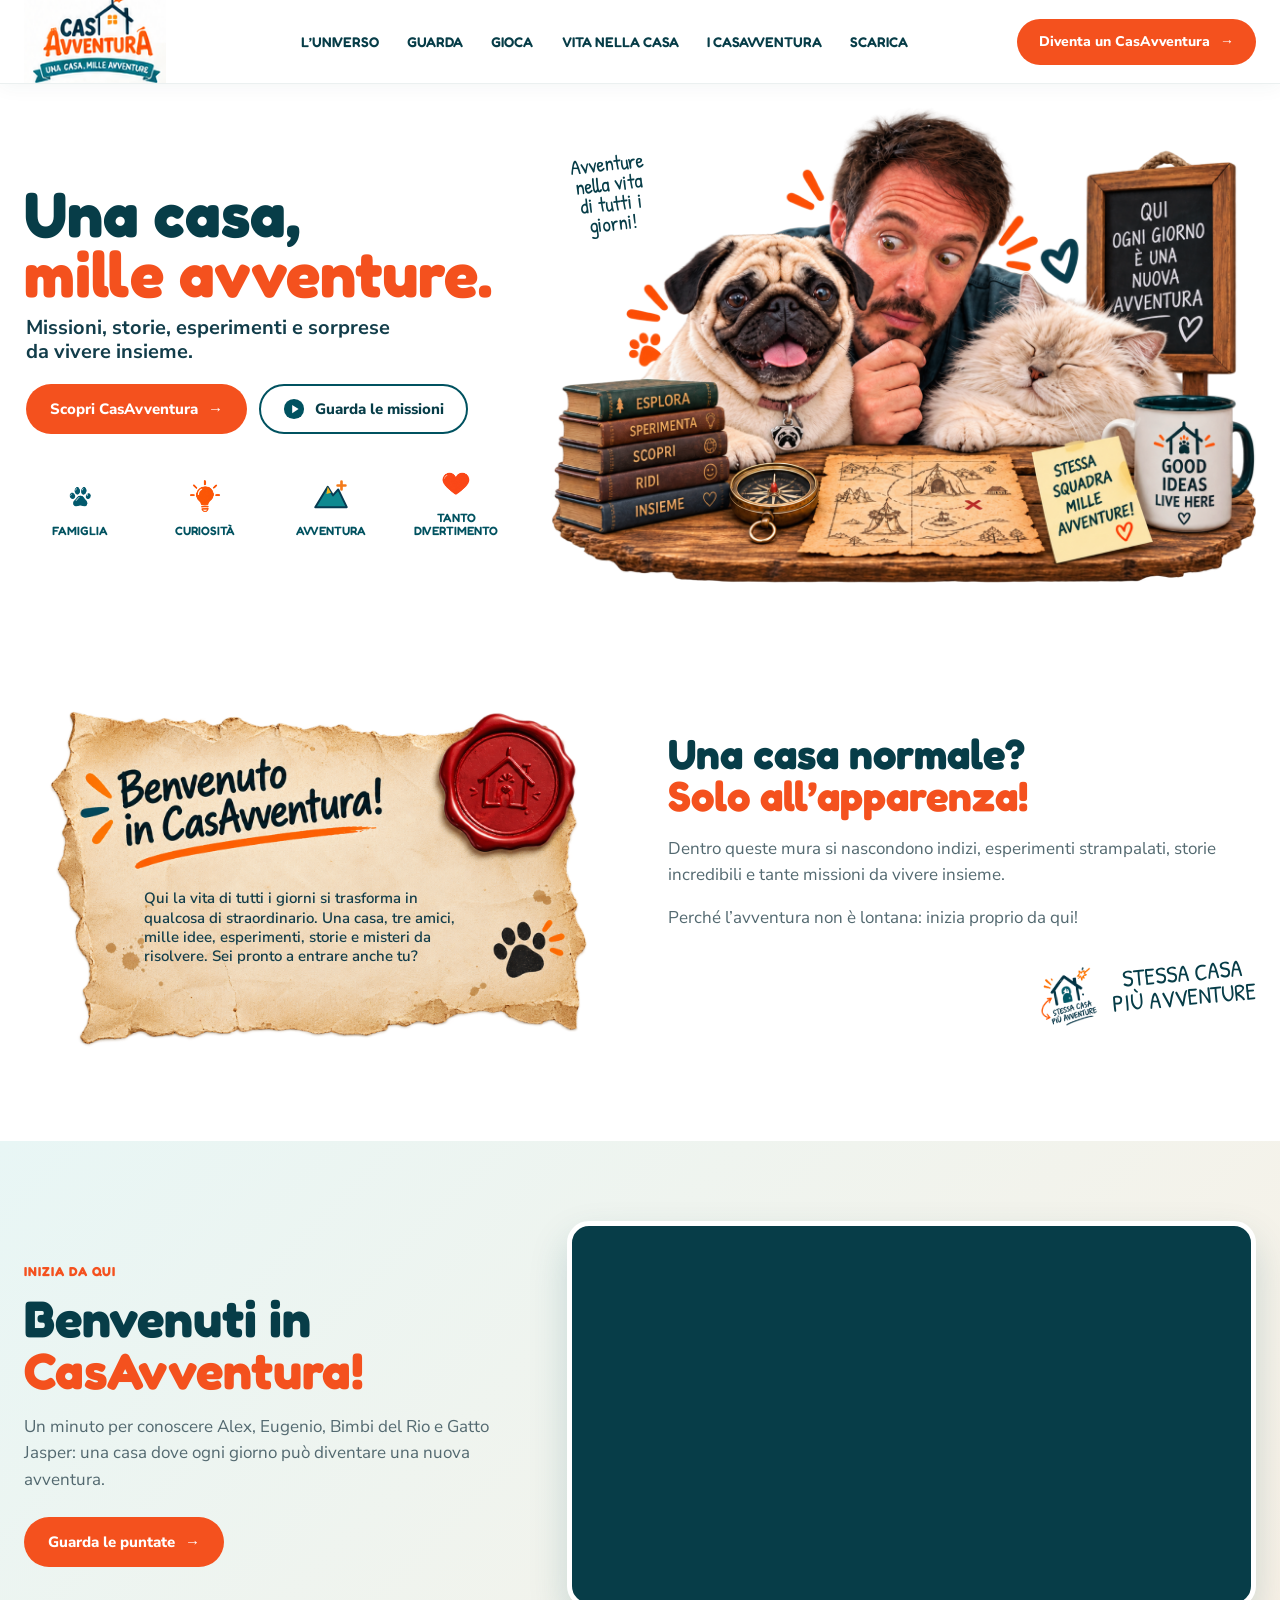
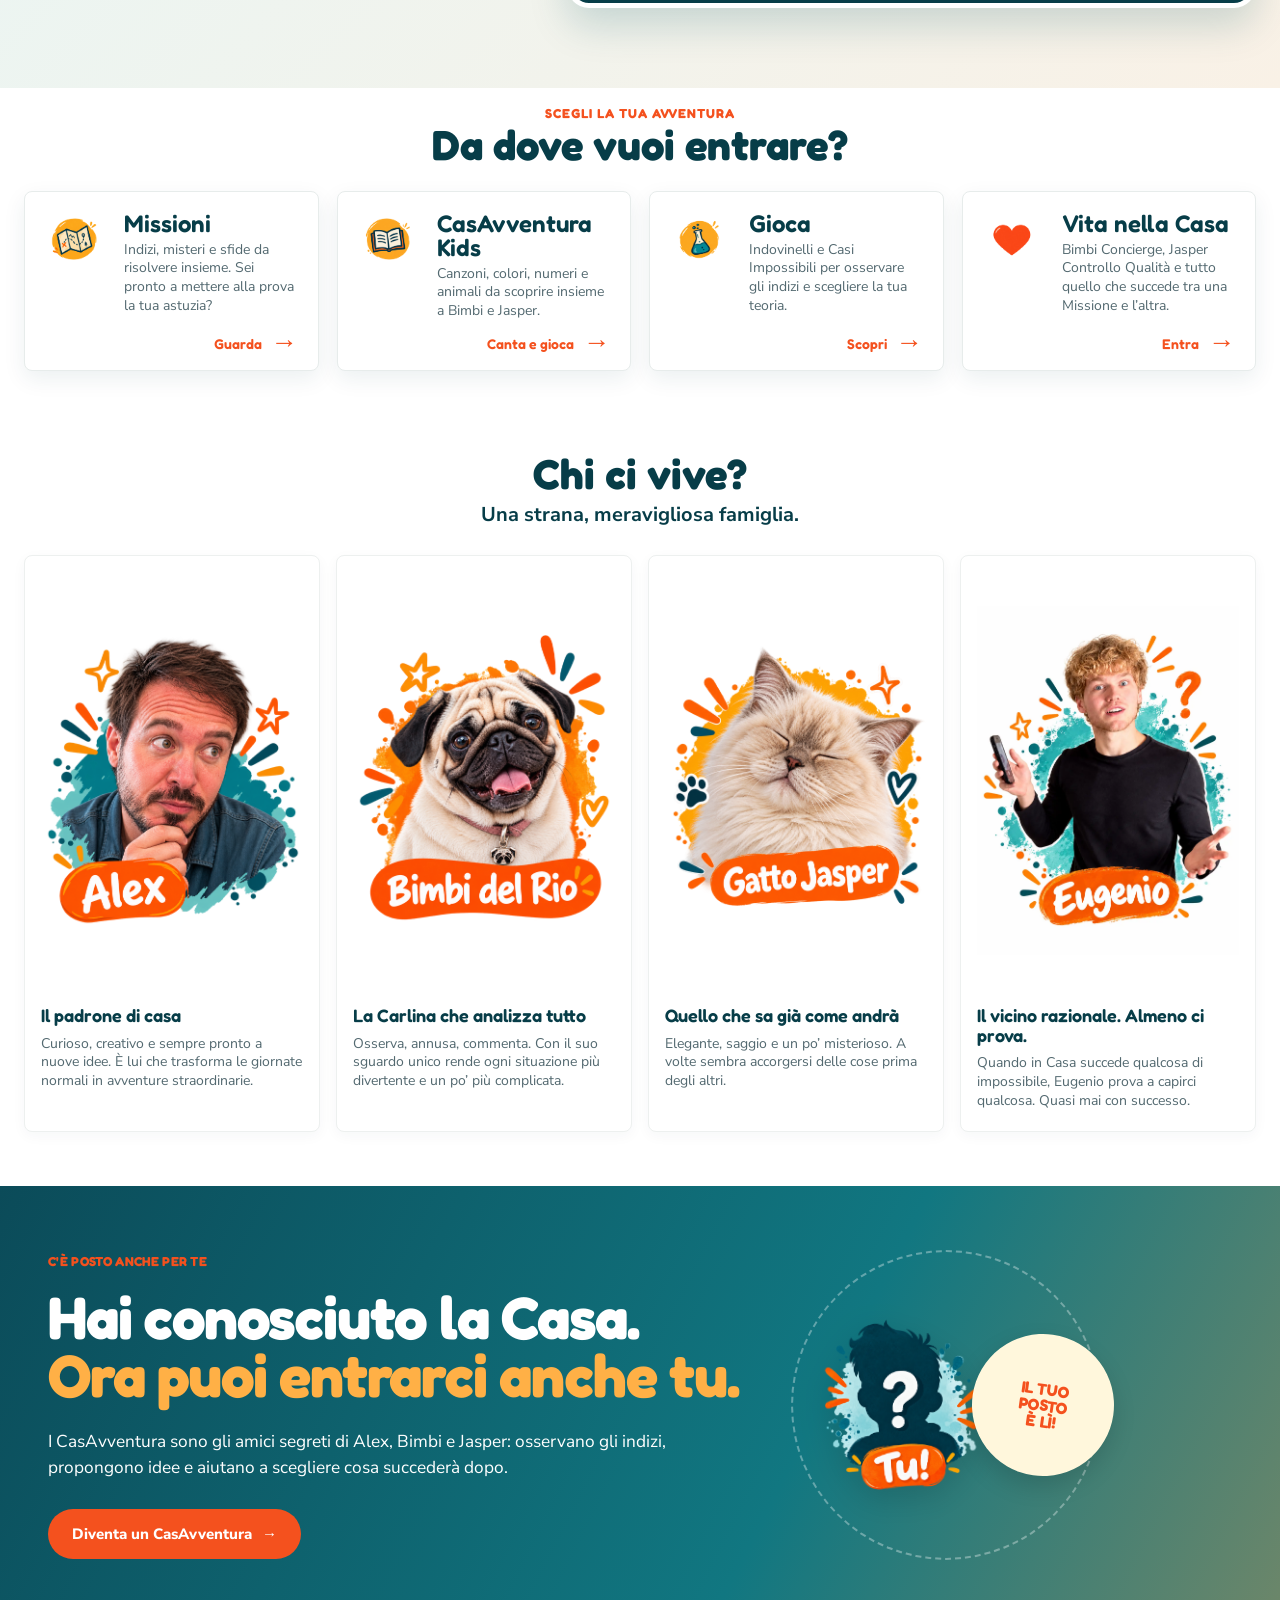
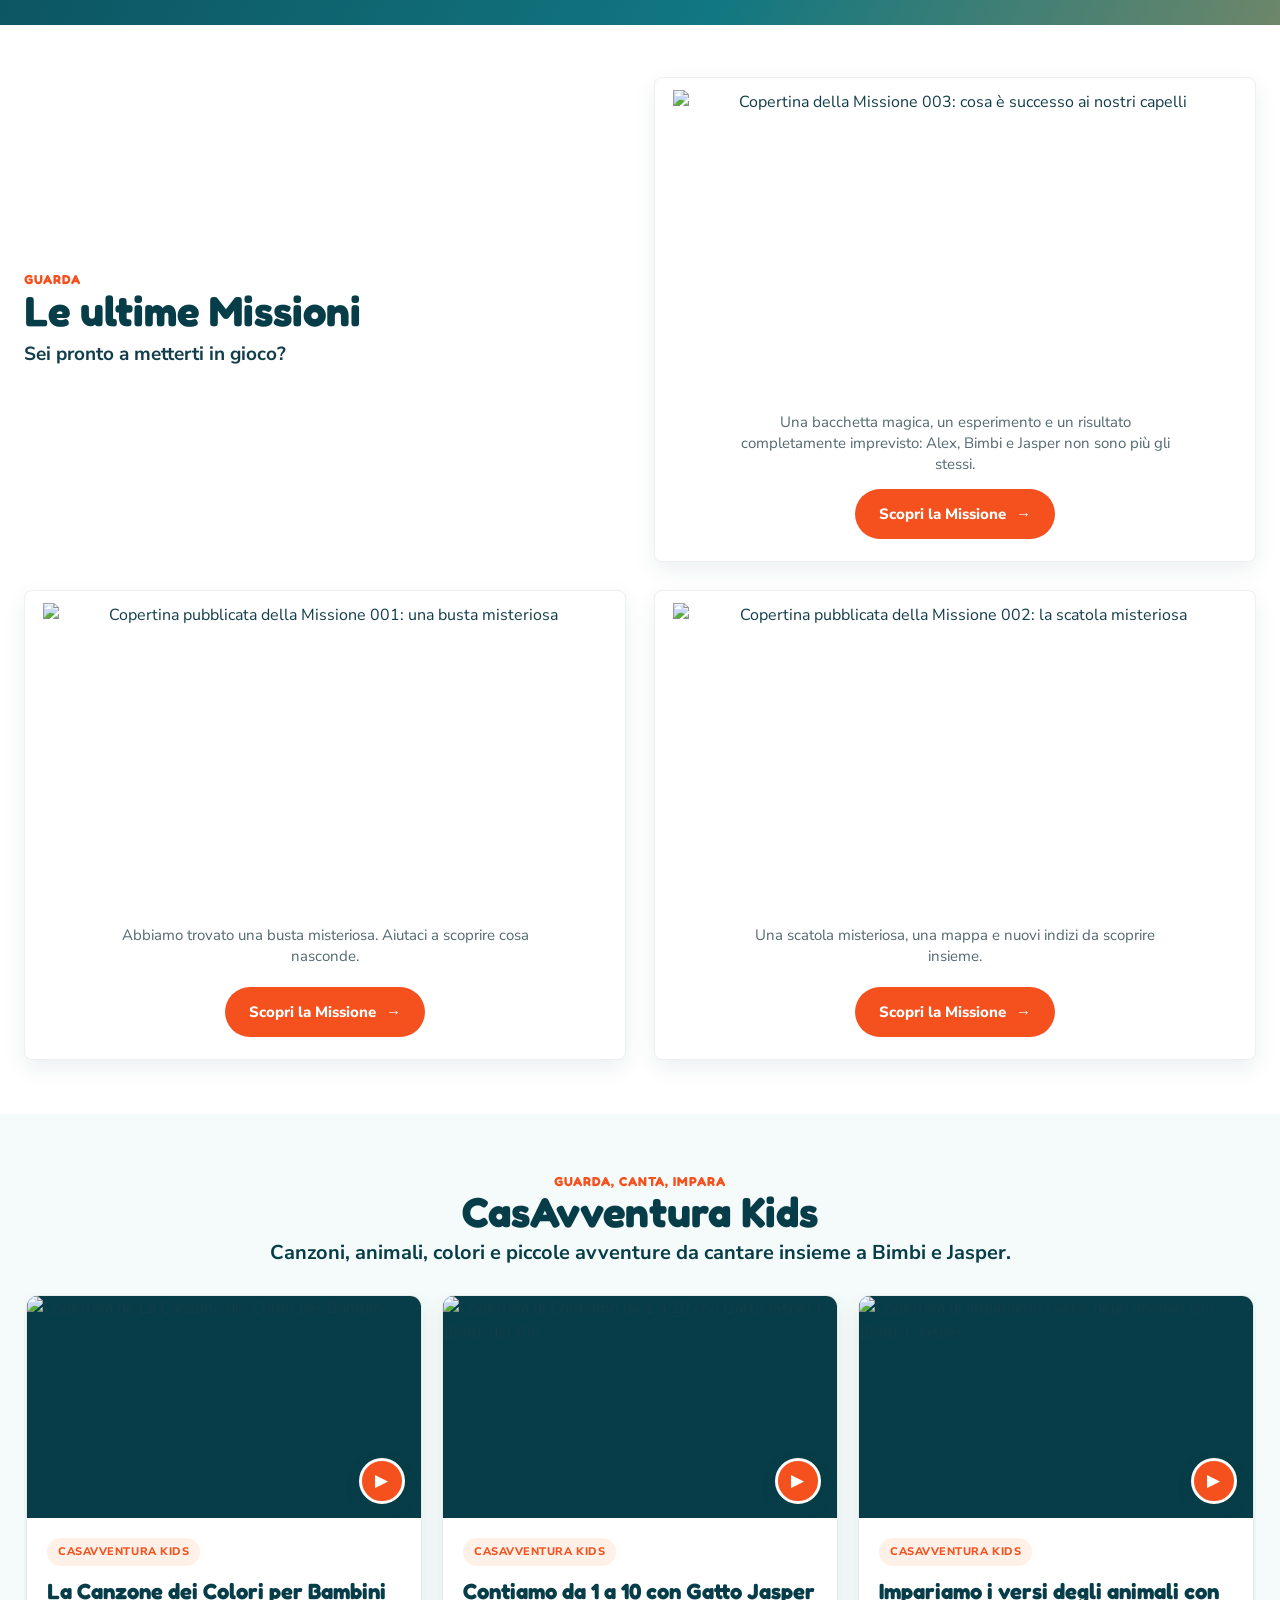
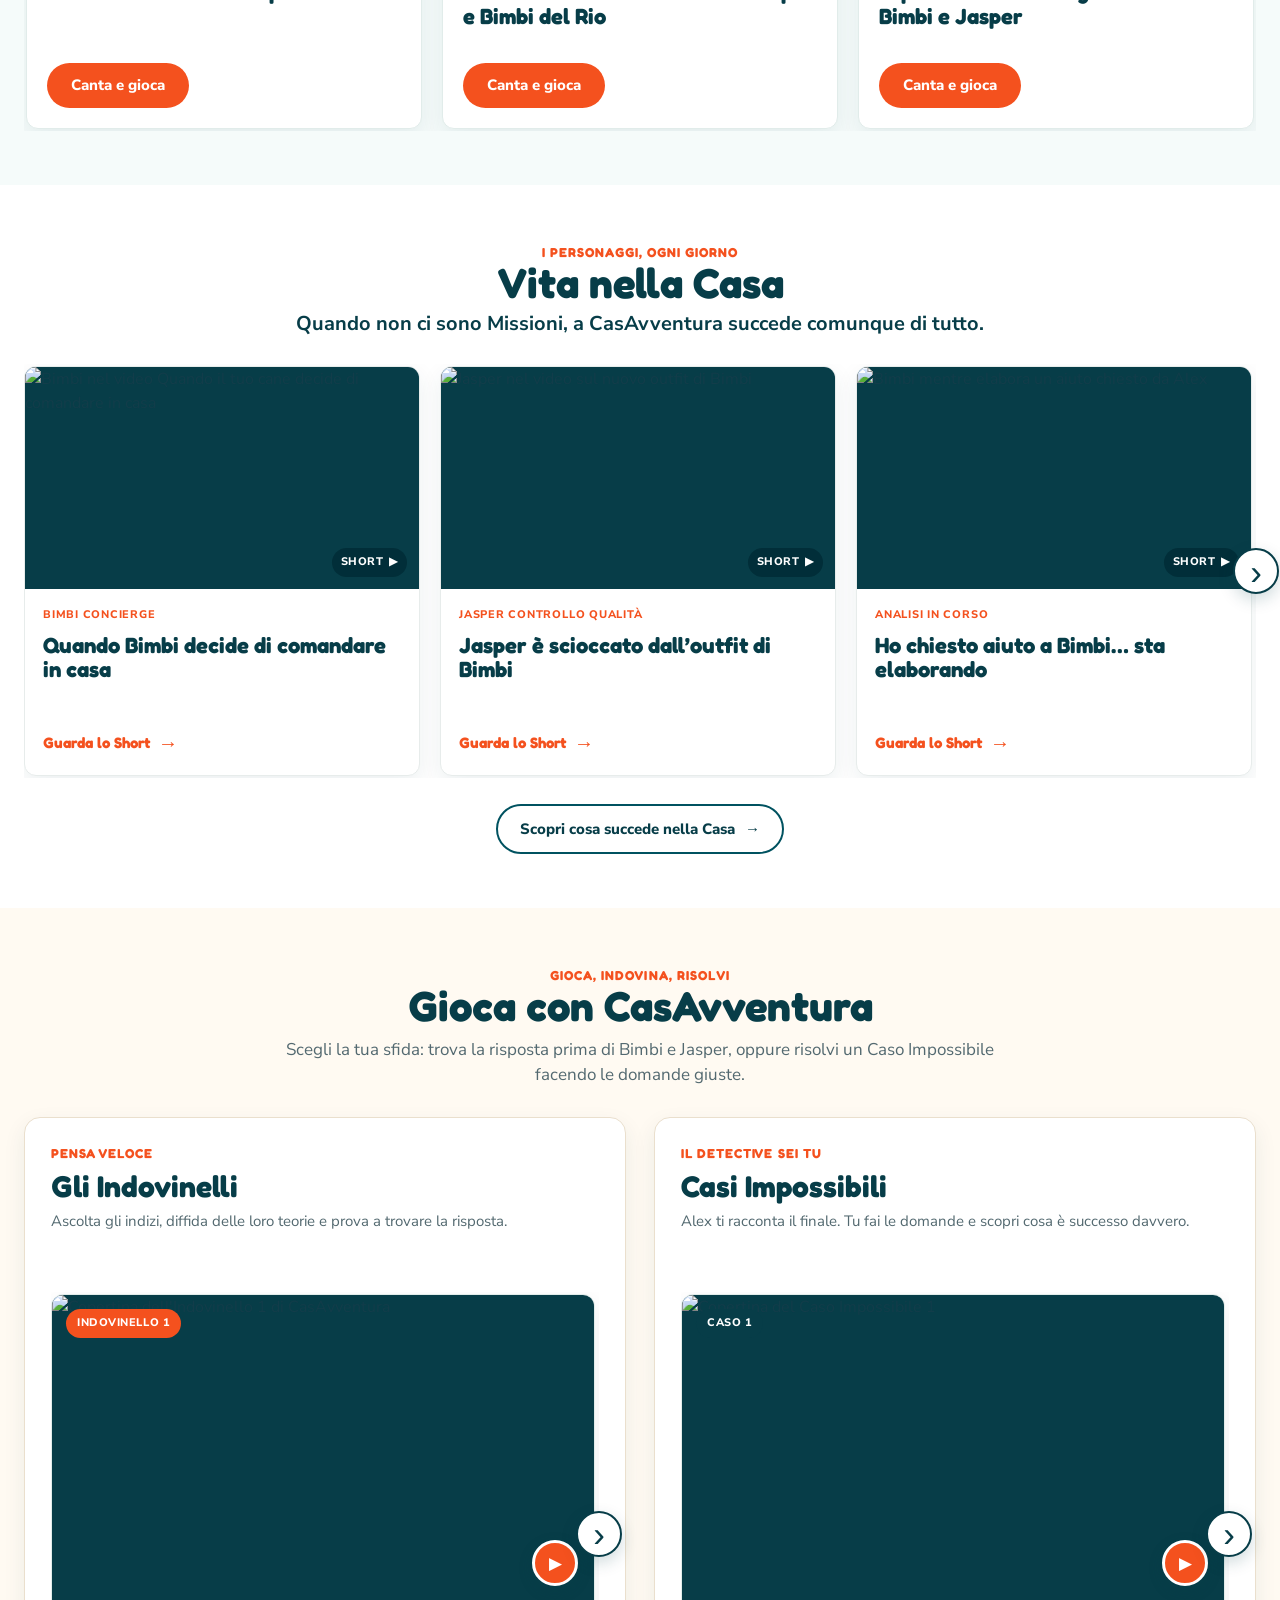
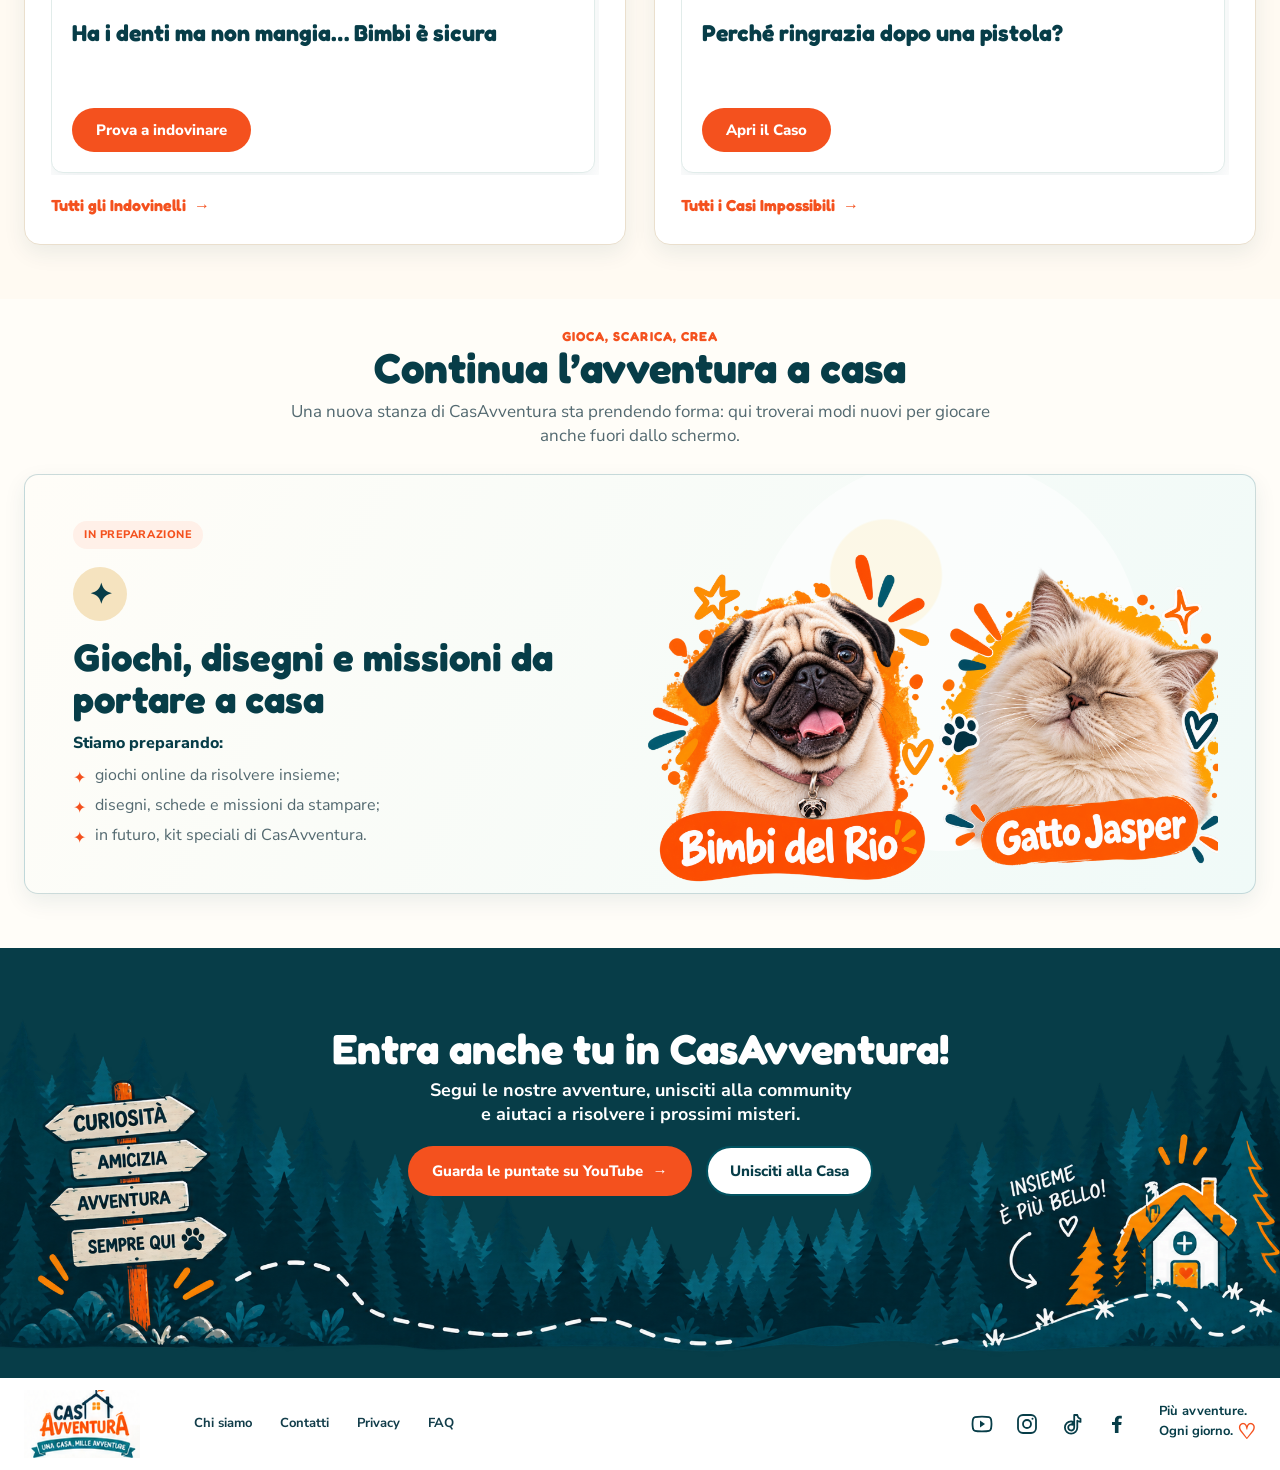
==== commit fe9725e7: "Correggi Bimbi al femminile" ====
--- a/index.html
+++ b/index.html
@@ -205,7 +205,7 @@
             <article class="character-card">
               <div class="character-art"><img src="referenza/bimbidelrio.png" alt="Ritratto approvato di Bimbi del Rio, con collare rosa e targhetta metallica a forma di cane" width="1086" height="1448" loading="lazy" /></div>
               <h3 class="visually-hidden">Bimbi del Rio</h3>
-              <h4>Il carlino che analizza tutto</h4>
+              <h4>La Carlina che analizza tutto</h4>
               <p>Osserva, annusa, commenta. Con il suo sguardo unico rende ogni situazione più divertente e un po’ più complicata.</p>
             </article>
             <article class="character-card">
--- a/styles.css
+++ b/styles.css
@@ -3014,3 +3014,12 @@
     right: 3%;
   }
 }
+/* I CasAvventura — composizione aggiornata per Balla con noi. */
+.club-dance-approved .approved-dance-desktop {
+  aspect-ratio: 16 / 9;
+  background: #073e49 url("public/balla-con-noi-casa-viva.jpeg") center / cover no-repeat !important;
+}
+
+.club-dance-approved .approved-dance-desktop > img {
+  display: none !important;
+}
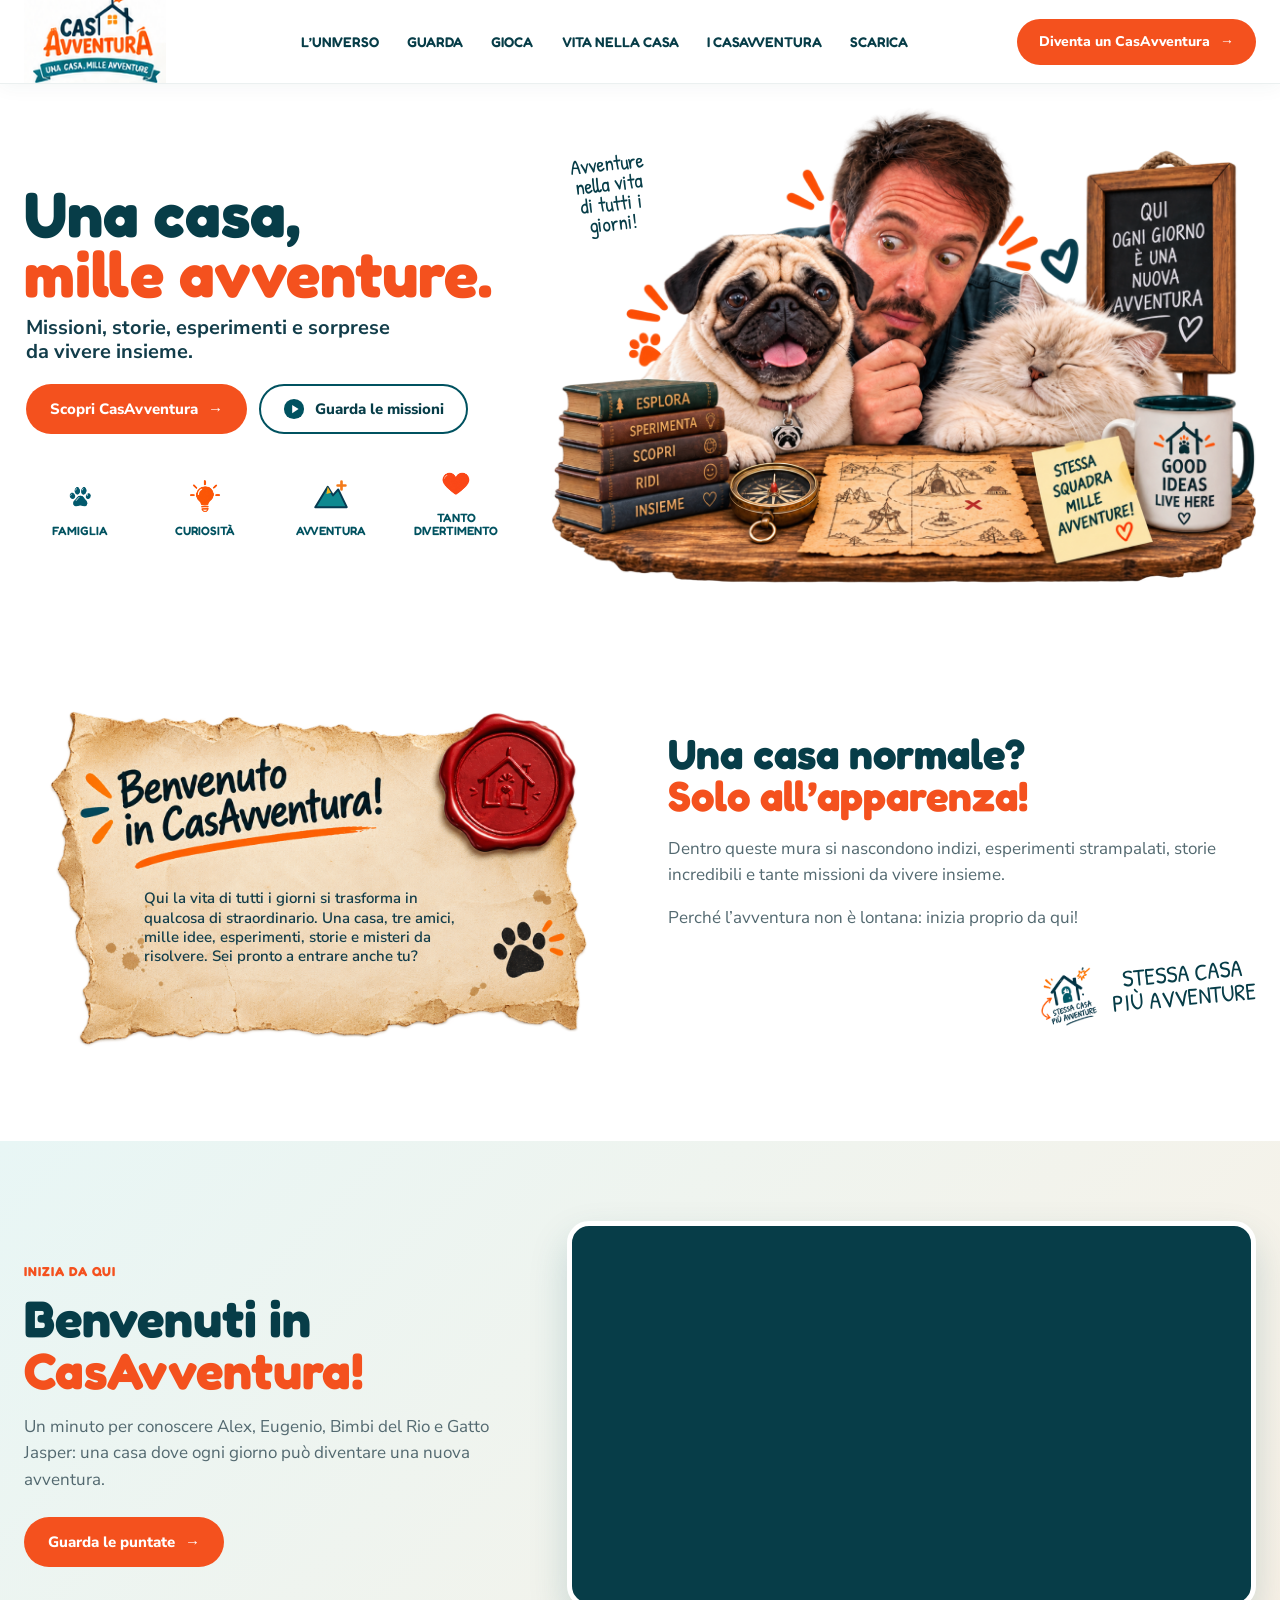
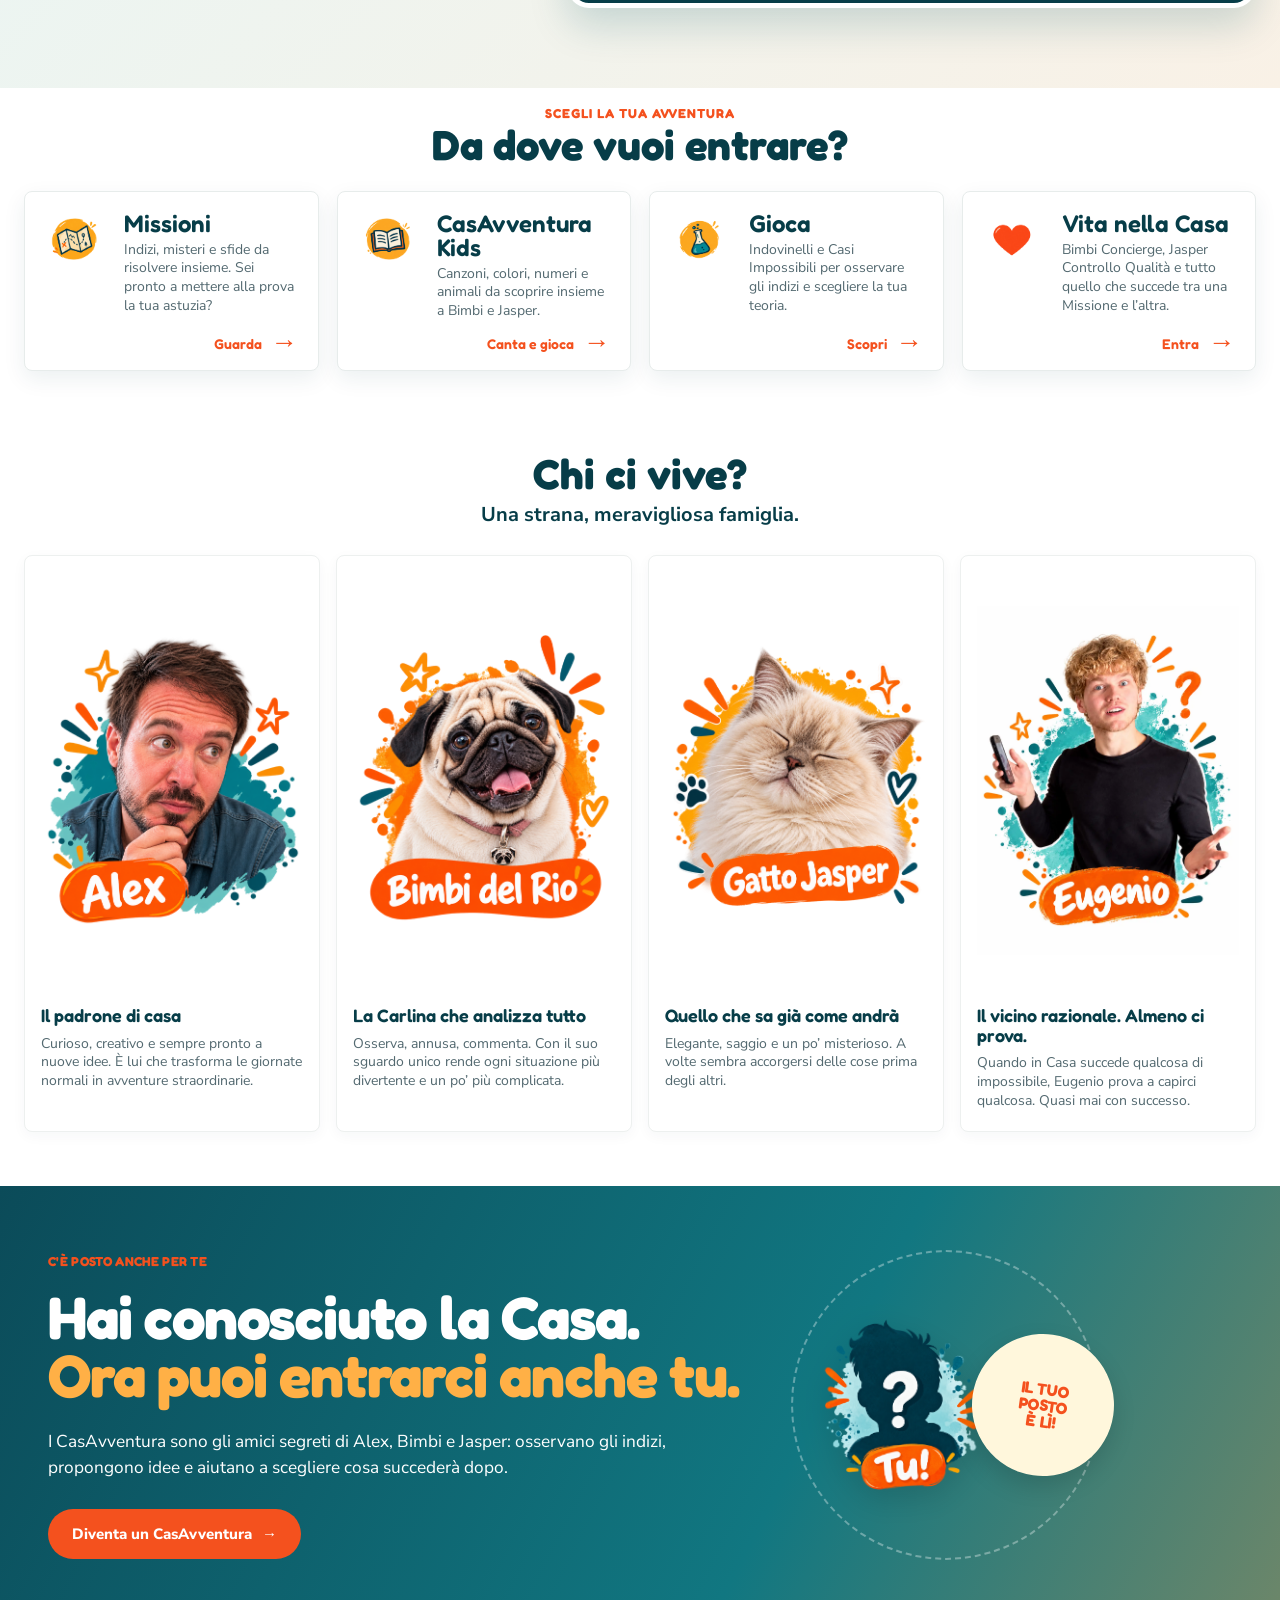
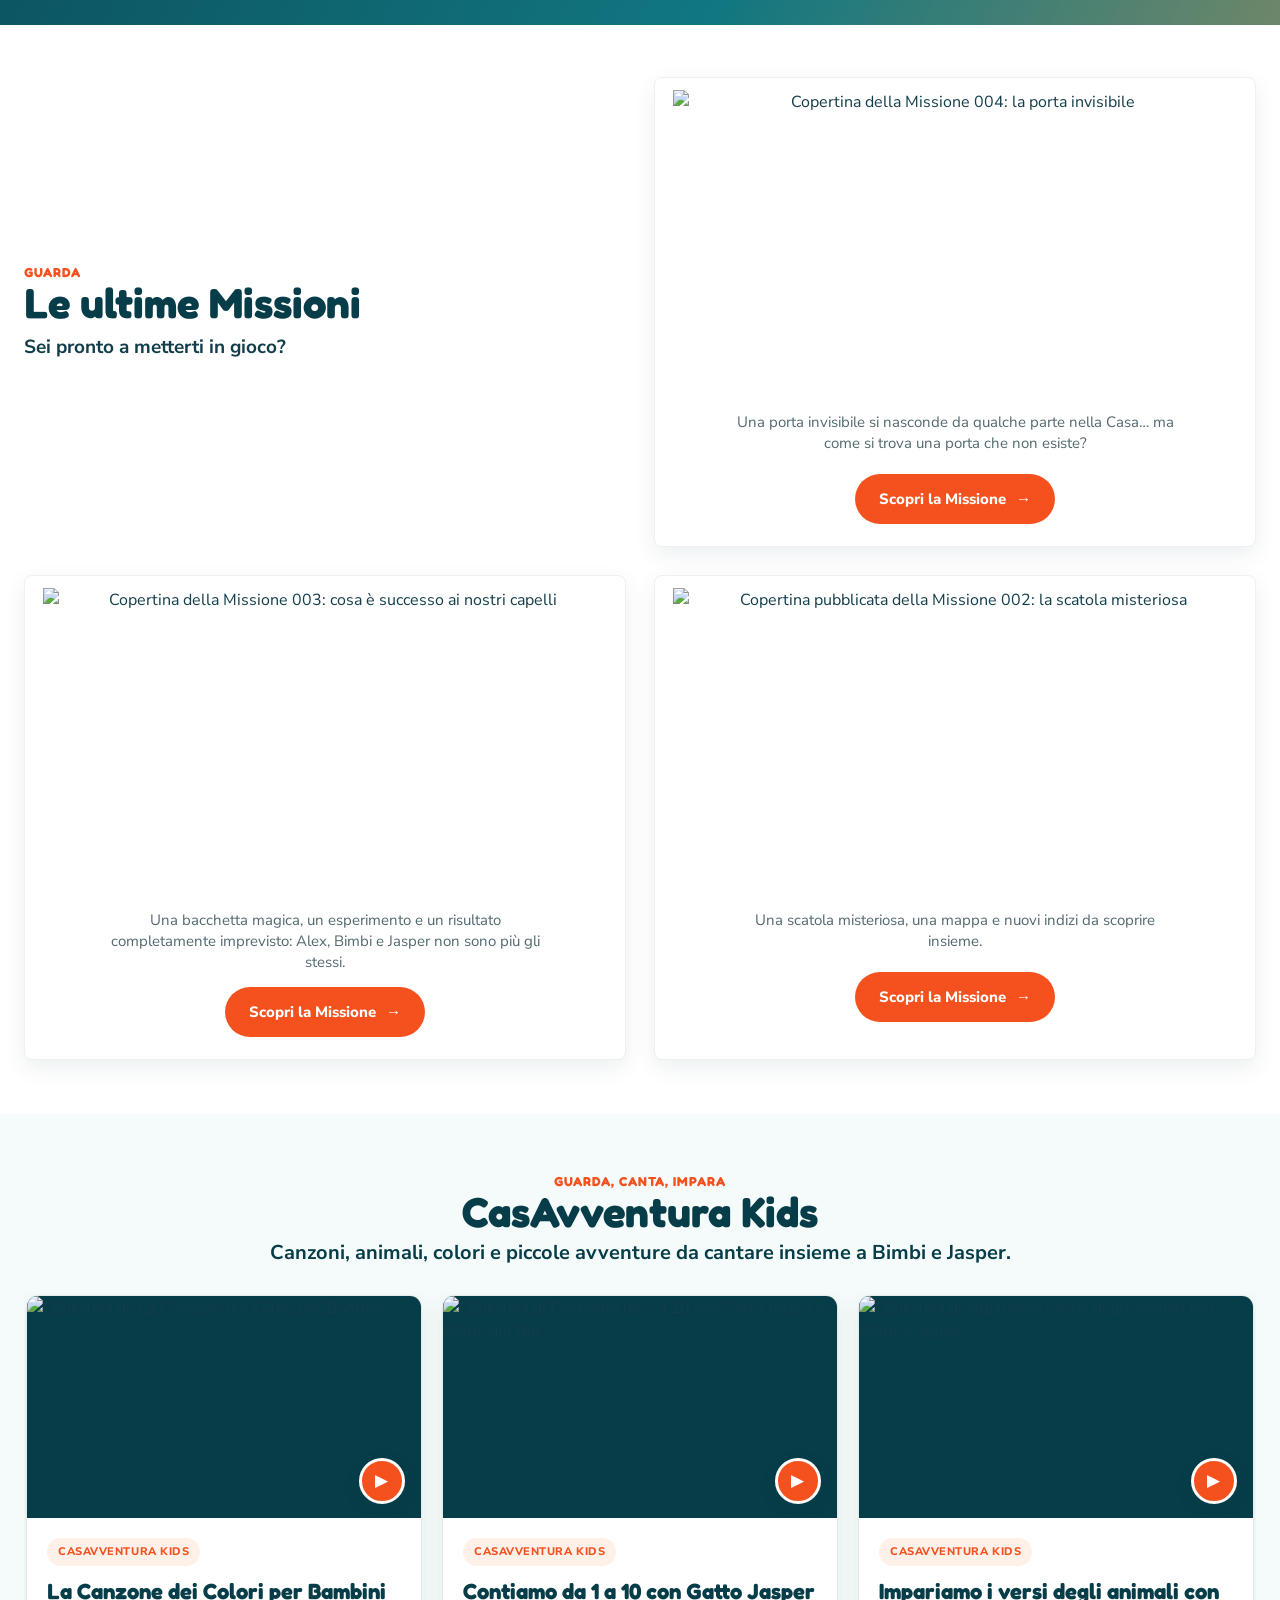
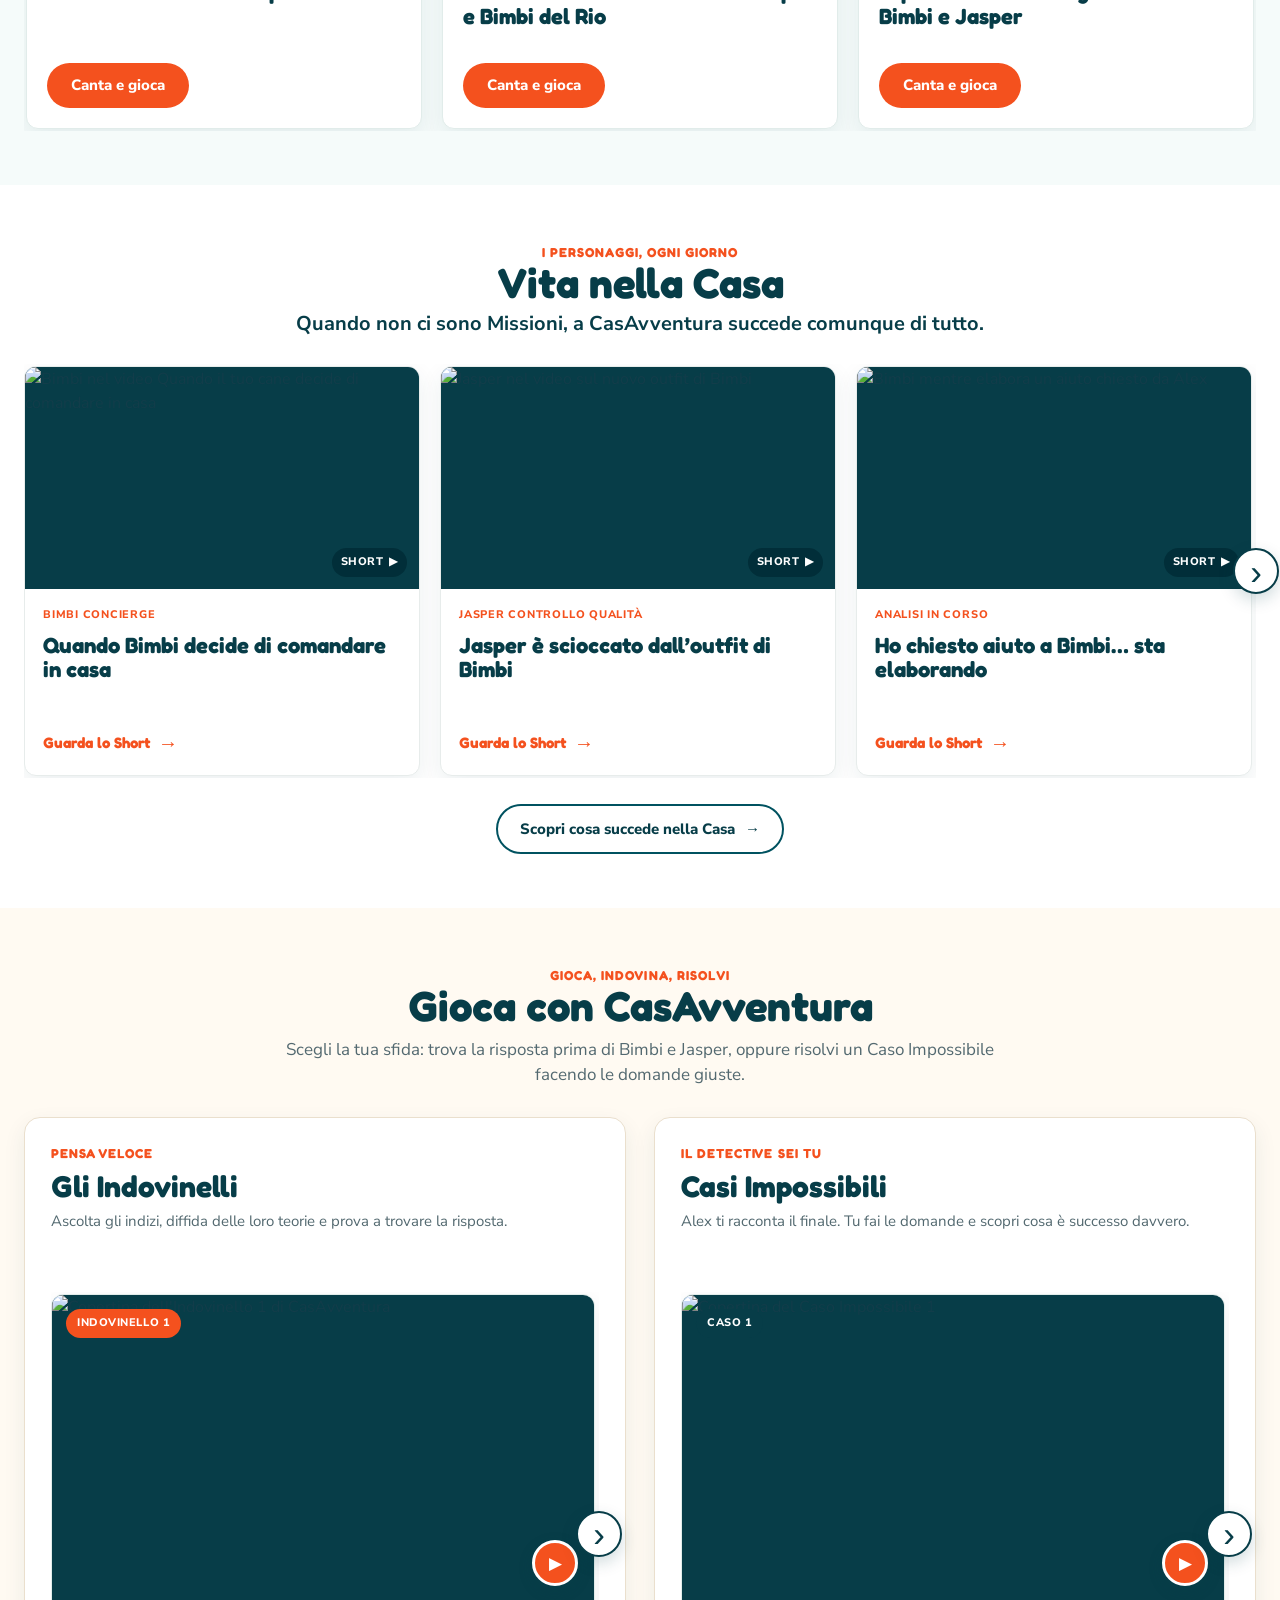
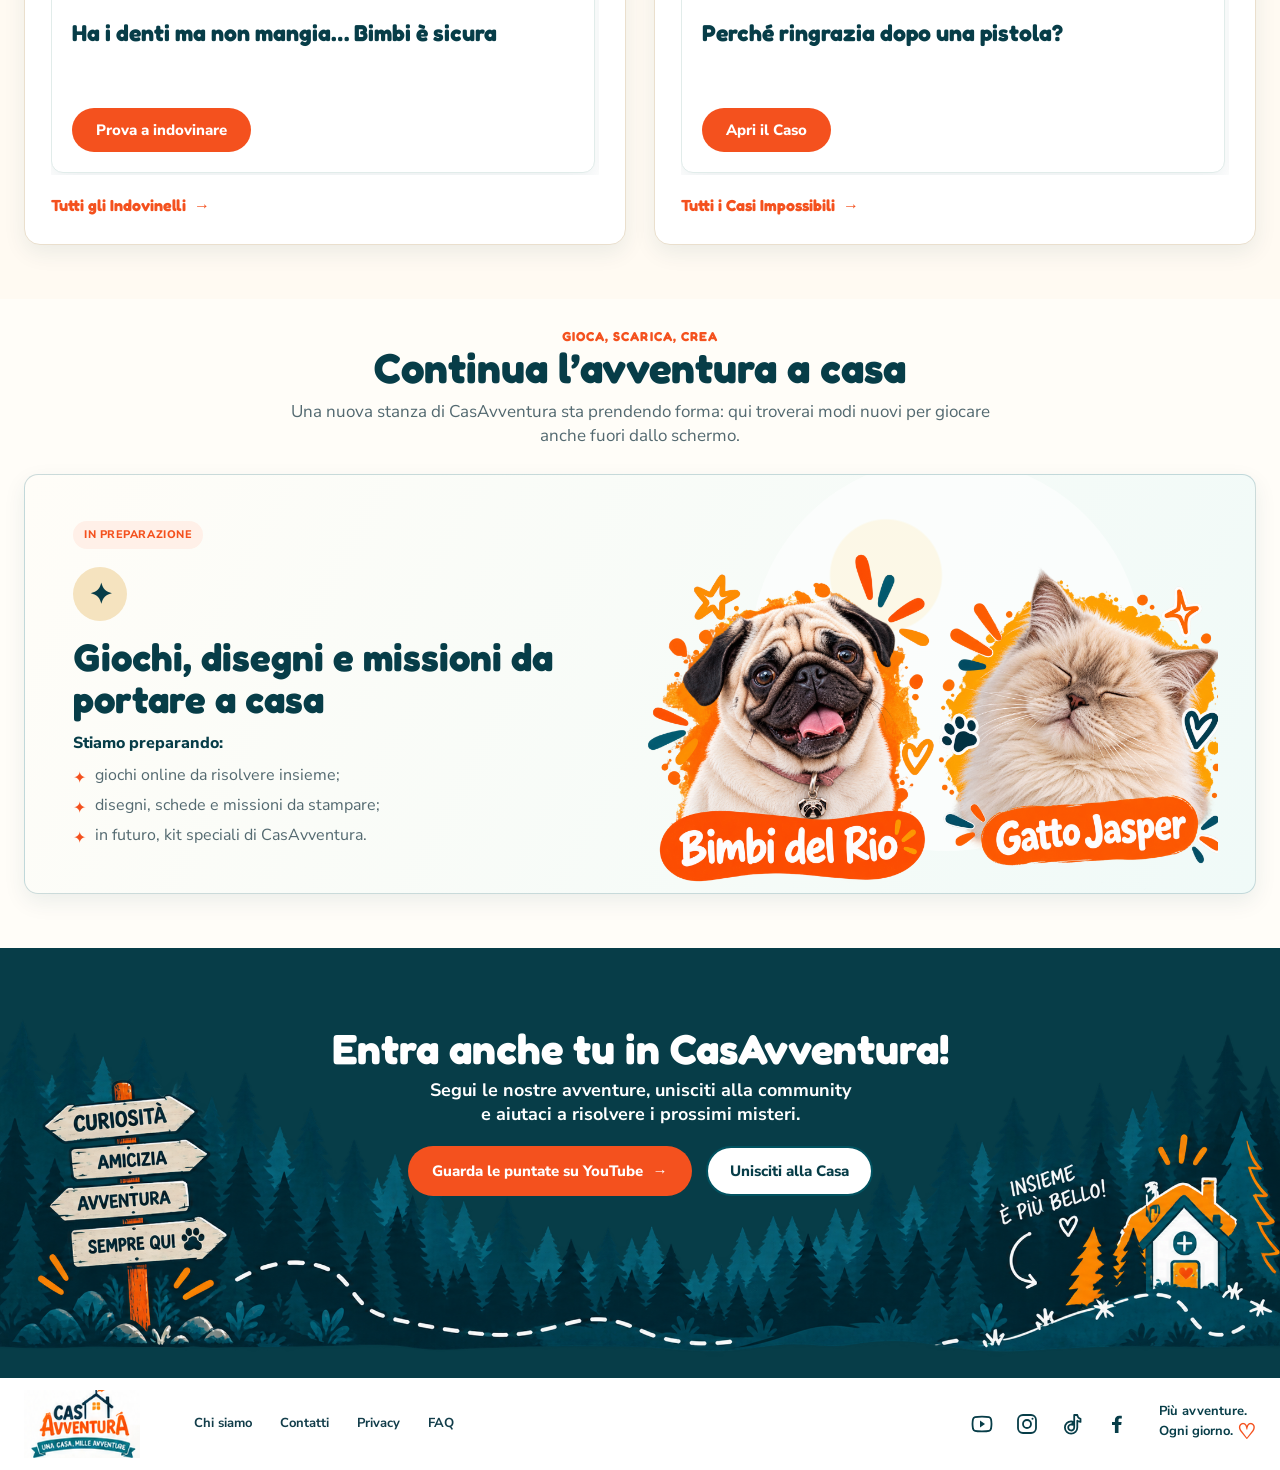
==== commit 42d104d6: "Add Missione 004 to homepage" ====
--- a/index.html
+++ b/index.html
@@ -250,16 +250,16 @@
             </div>
           </header>
           <div class="mission-grid">
-            <a class="mission-card mission-card-current" href="https://www.youtube.com/watch?v=XoDnbZqmpvA" target="_blank" rel="noopener noreferrer">
+            <a class="mission-card mission-card-current" href="https://www.youtube.com/watch?v=yuBz8uw2P5A" target="_blank" rel="noopener noreferrer">
+              <img class="mission-art mission-video-thumb" src="https://img.youtube.com/vi/yuBz8uw2P5A/maxresdefault.jpg" alt="Copertina della Missione 004: la porta invisibile" width="1280" height="720" loading="lazy" />
+              <h3 class="visually-hidden">Missione 004: La porta invisibile</h3>
+              <p>Una porta invisibile si nasconde da qualche parte nella Casa… ma come si trova una porta che non esiste?</p>
+              <span class="button button-primary">Scopri la Missione <span aria-hidden="true">→</span></span>
+            </a>
+            <a class="mission-card" href="https://www.youtube.com/watch?v=XoDnbZqmpvA" target="_blank" rel="noopener noreferrer">
               <img class="mission-art mission-video-thumb" src="https://img.youtube.com/vi/XoDnbZqmpvA/maxresdefault.jpg" alt="Copertina della Missione 003: cosa è successo ai nostri capelli" width="1280" height="720" loading="lazy" />
               <h3 class="visually-hidden">Missione 003: Cosa è successo ai nostri capelli?</h3>
               <p>Una bacchetta magica, un esperimento e un risultato completamente imprevisto: Alex, Bimbi e Jasper non sono più gli stessi.</p>
-              <span class="button button-primary">Scopri la Missione <span aria-hidden="true">→</span></span>
-            </a>
-            <a class="mission-card" href="https://www.youtube.com/watch?v=BpN09pbK9RM" target="_blank" rel="noopener noreferrer">
-              <img class="mission-art mission-video-thumb" src="https://img.youtube.com/vi/BpN09pbK9RM/maxresdefault.jpg" alt="Copertina pubblicata della Missione 001: una busta misteriosa" width="1280" height="720" loading="lazy" />
-              <h3 class="visually-hidden">Missione 001: Cosa c’è dentro?</h3>
-              <p>Abbiamo trovato una busta misteriosa. Aiutaci a scoprire cosa nasconde.</p>
               <span class="button button-primary">Scopri la Missione <span aria-hidden="true">→</span></span>
             </a>
             <a class="mission-card" href="https://www.youtube.com/watch?v=KFKEp5t91QI" target="_blank" rel="noopener noreferrer">
